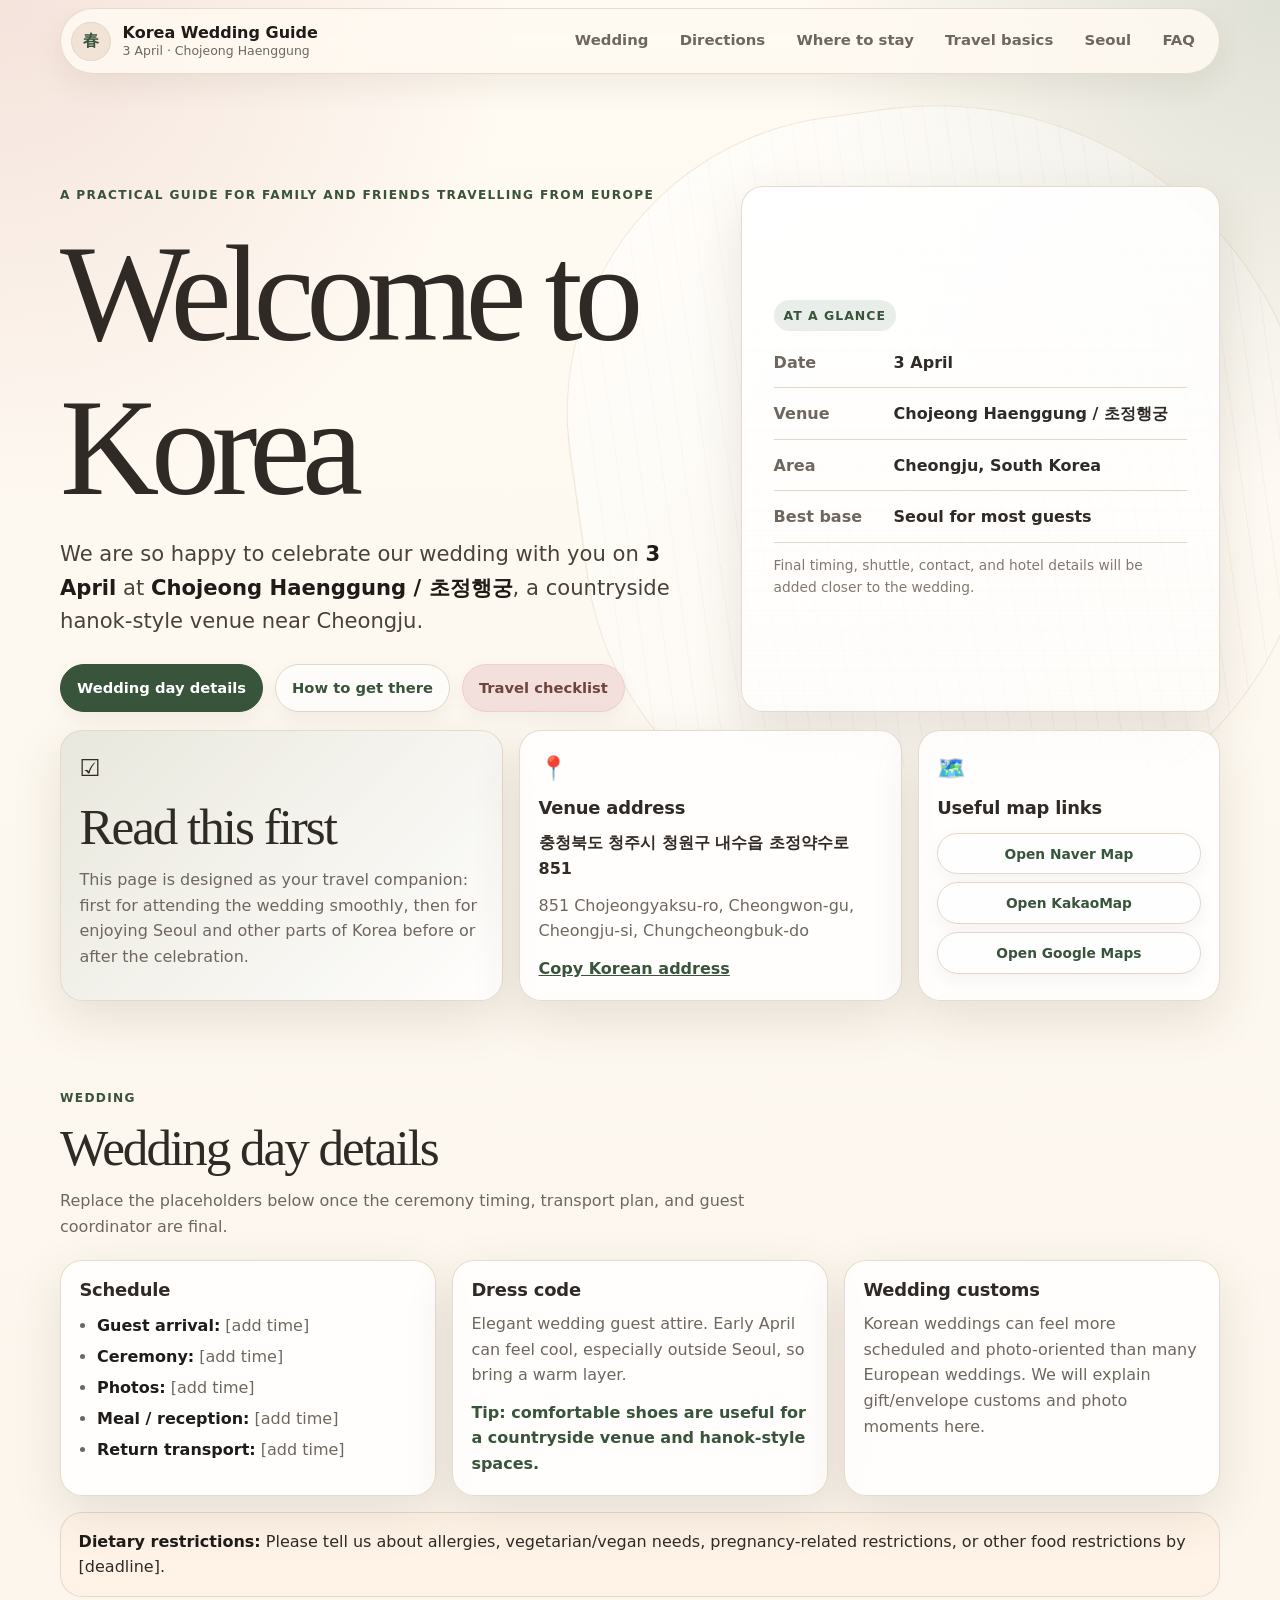
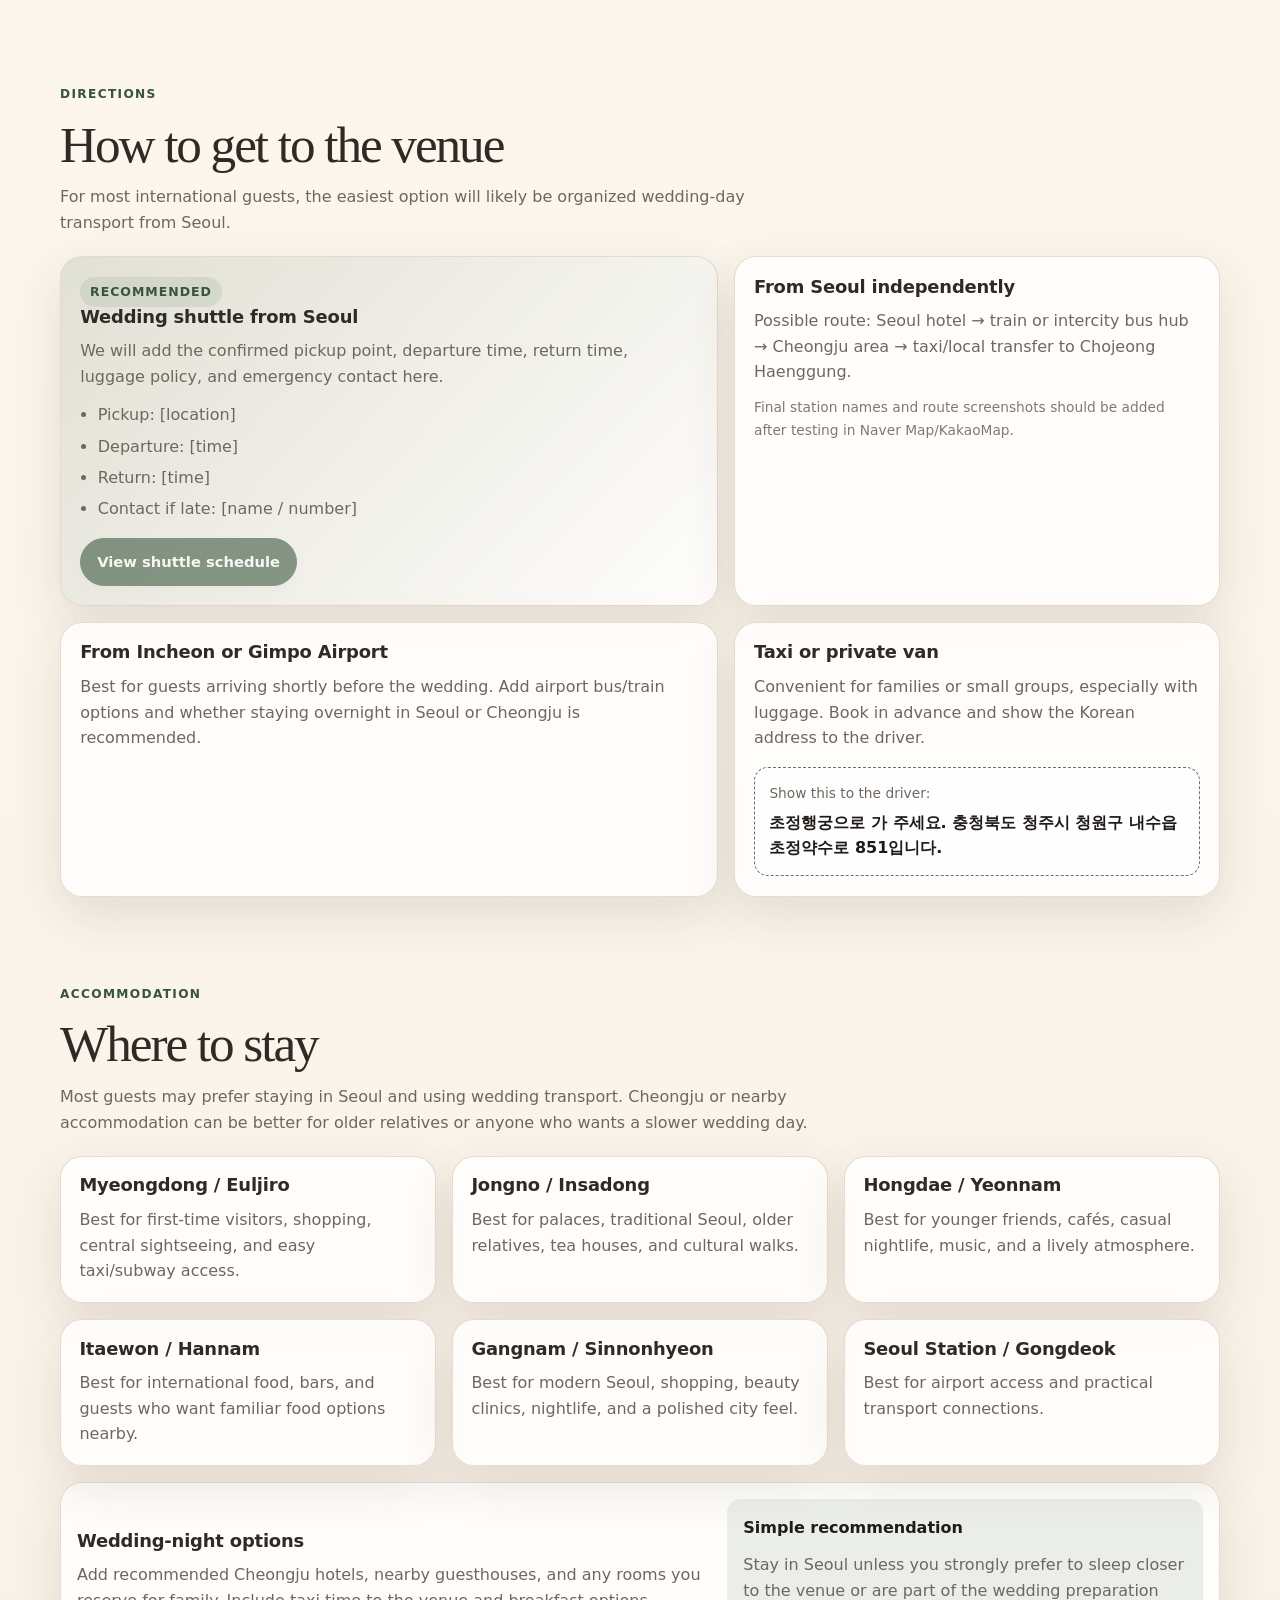
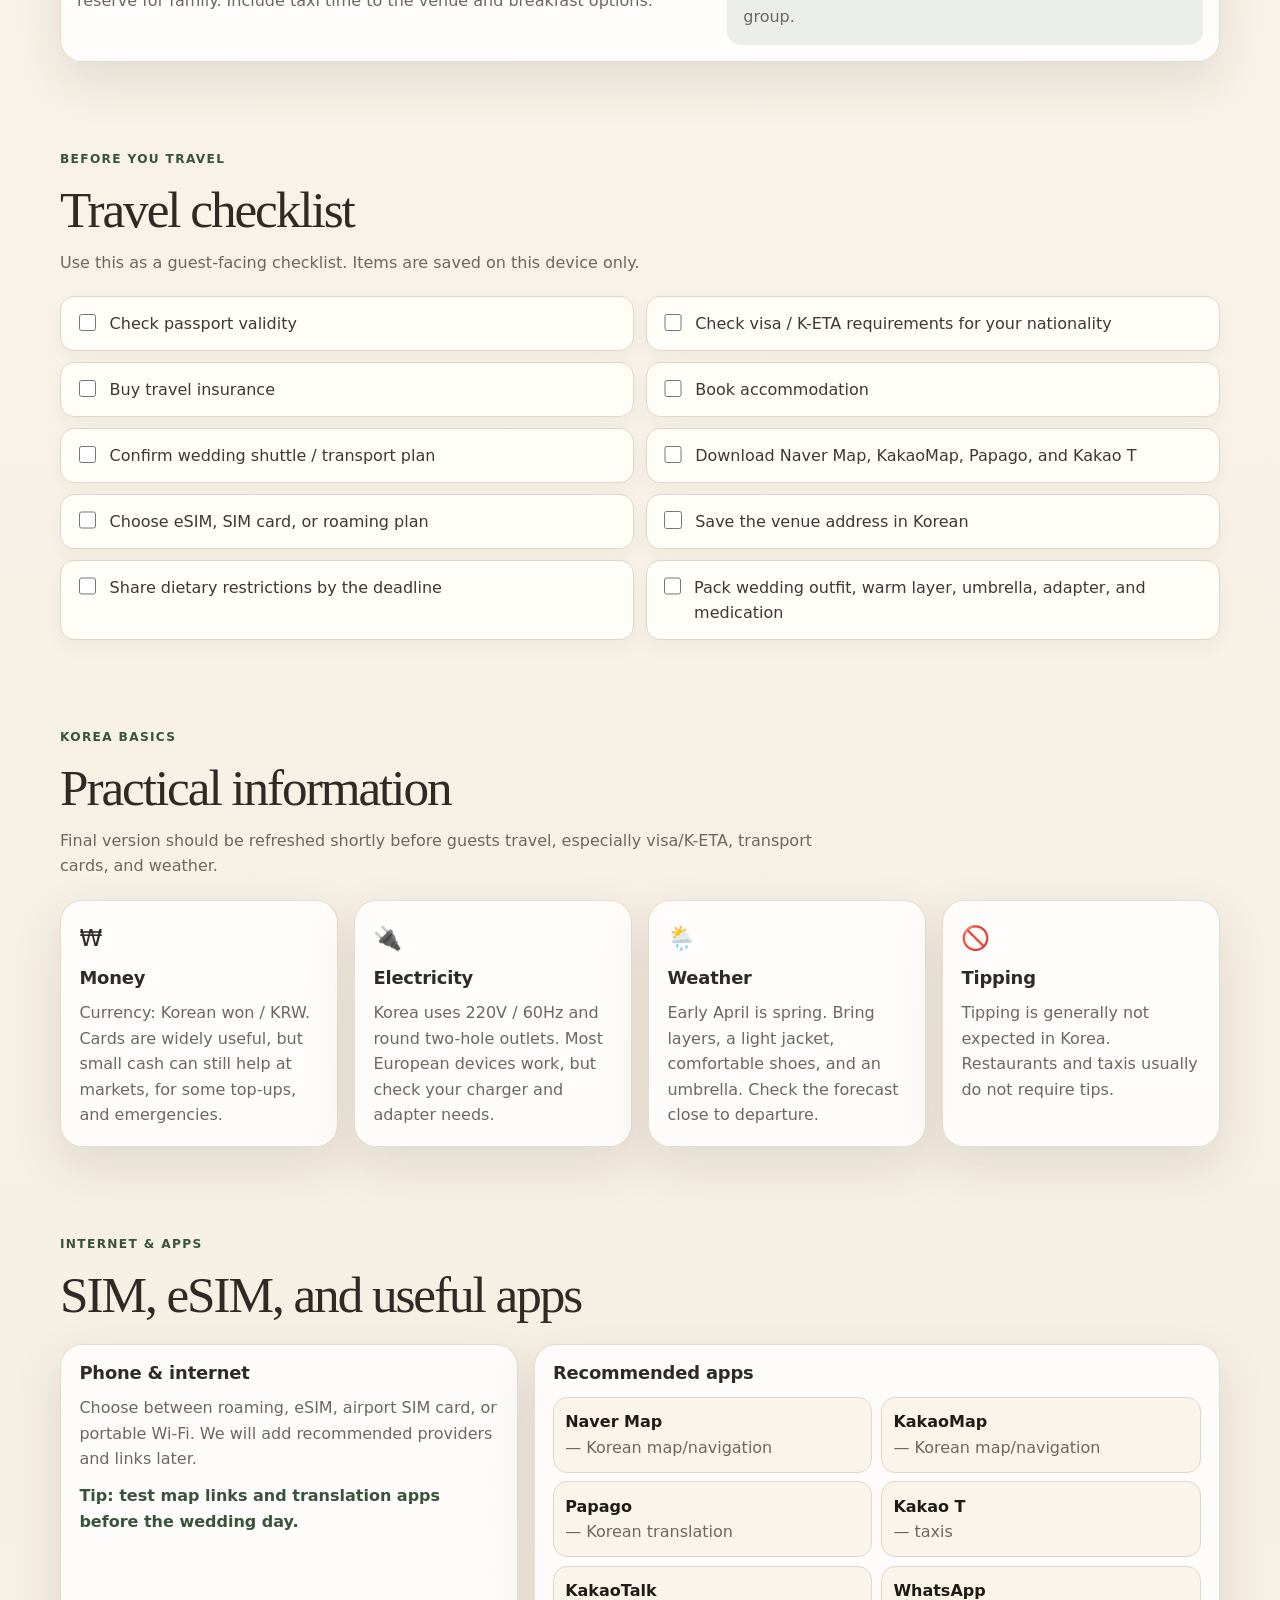
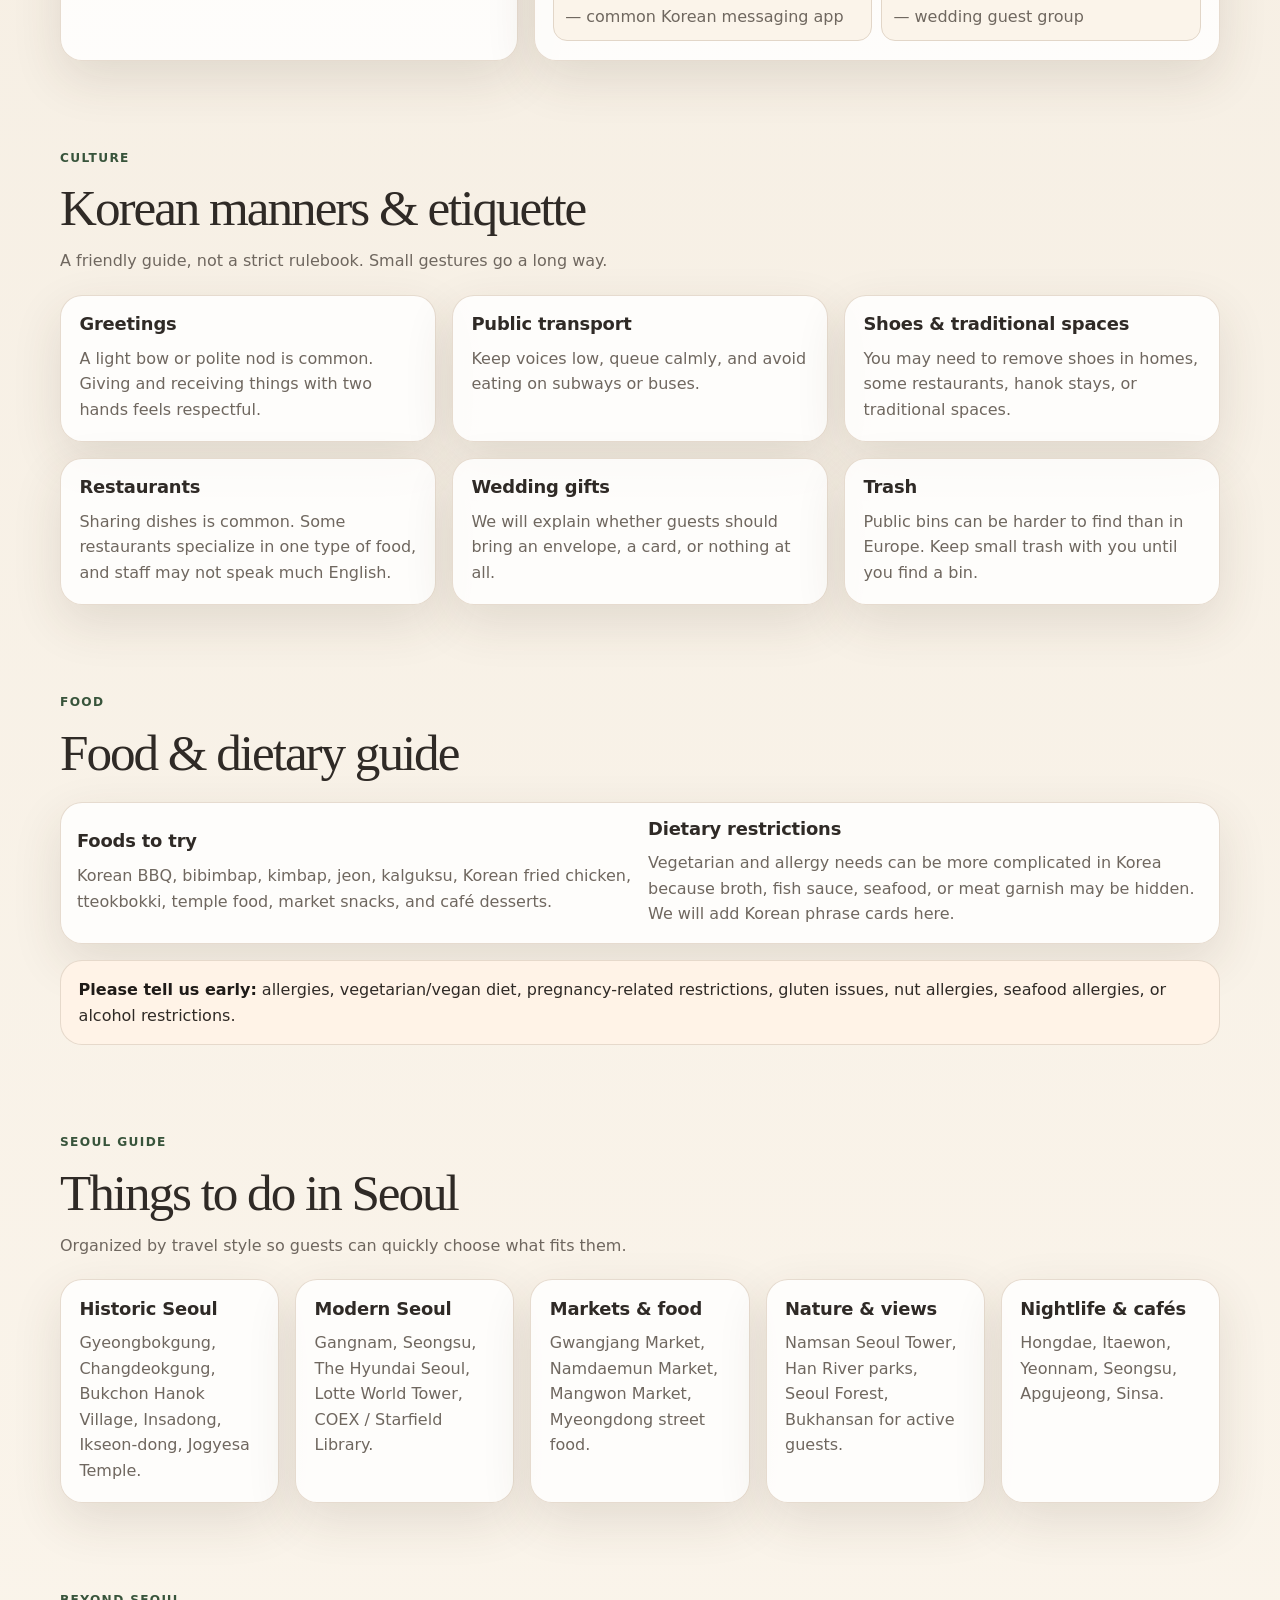
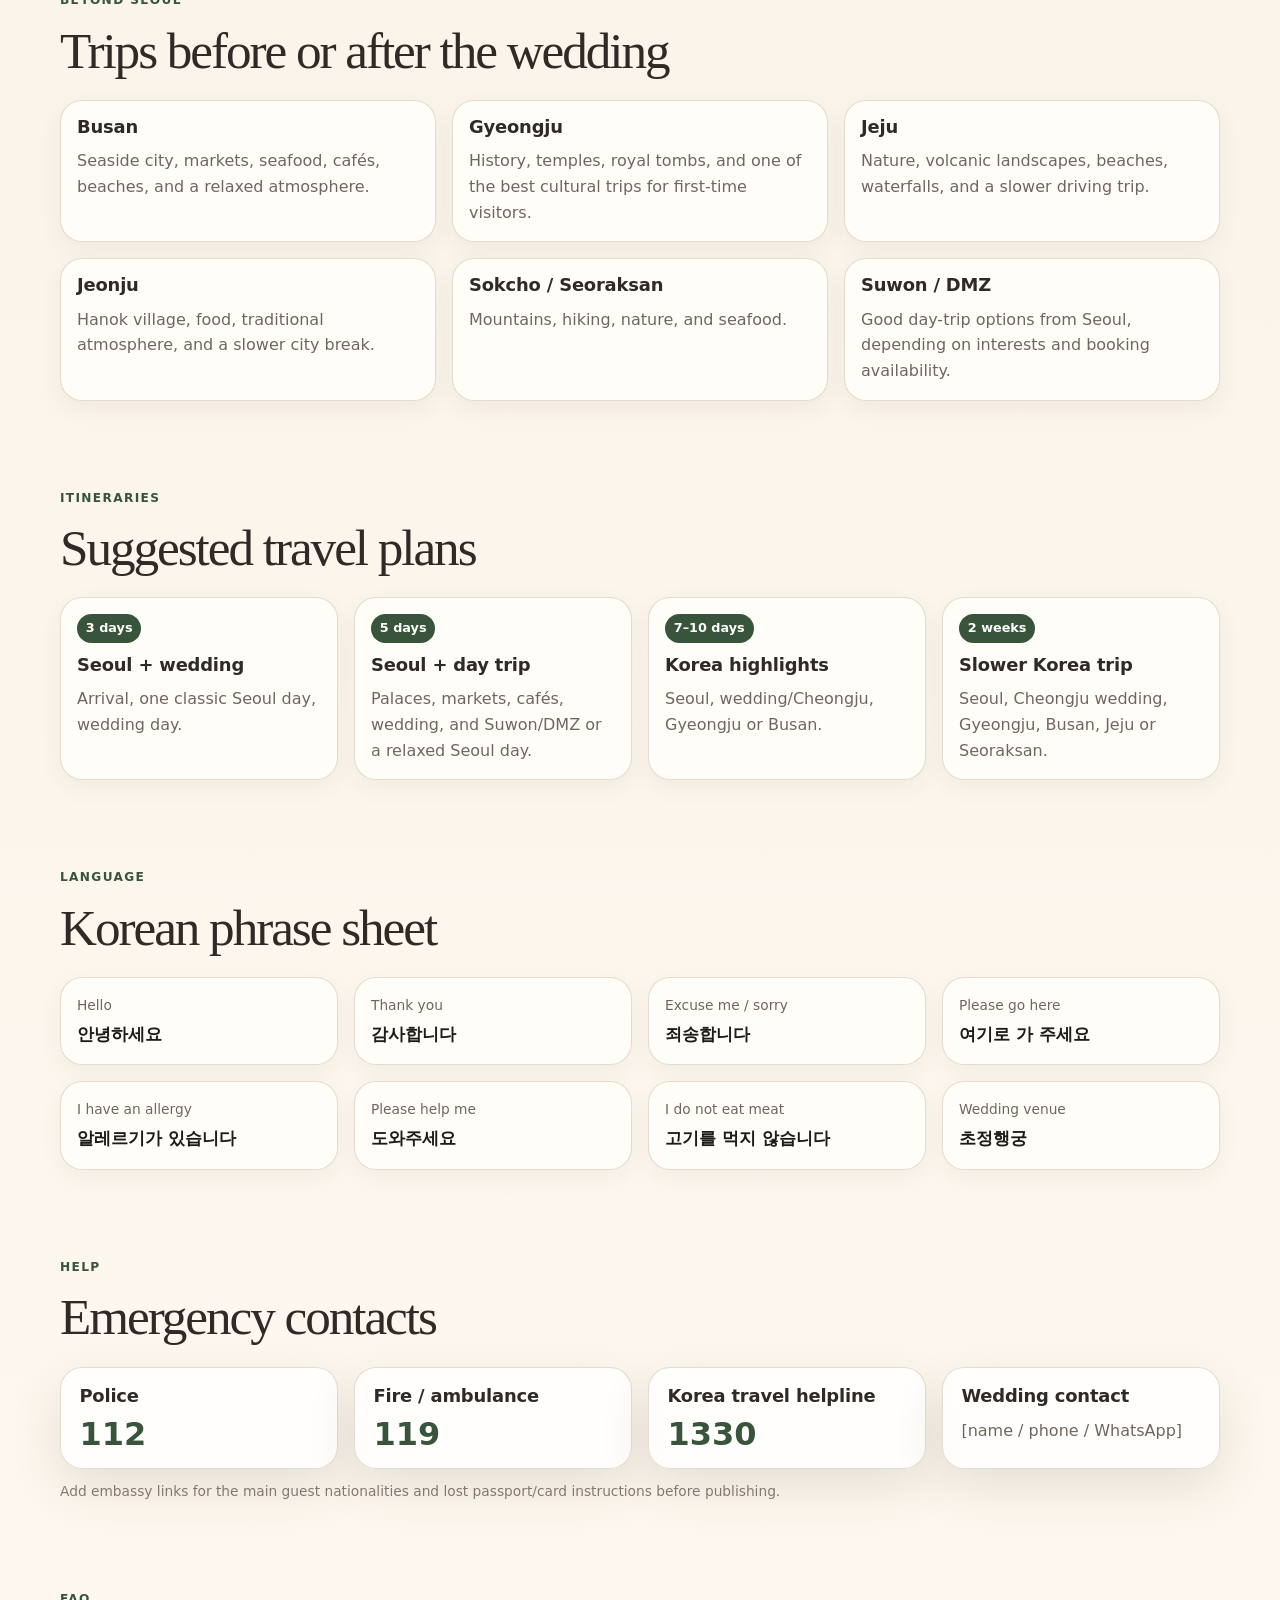
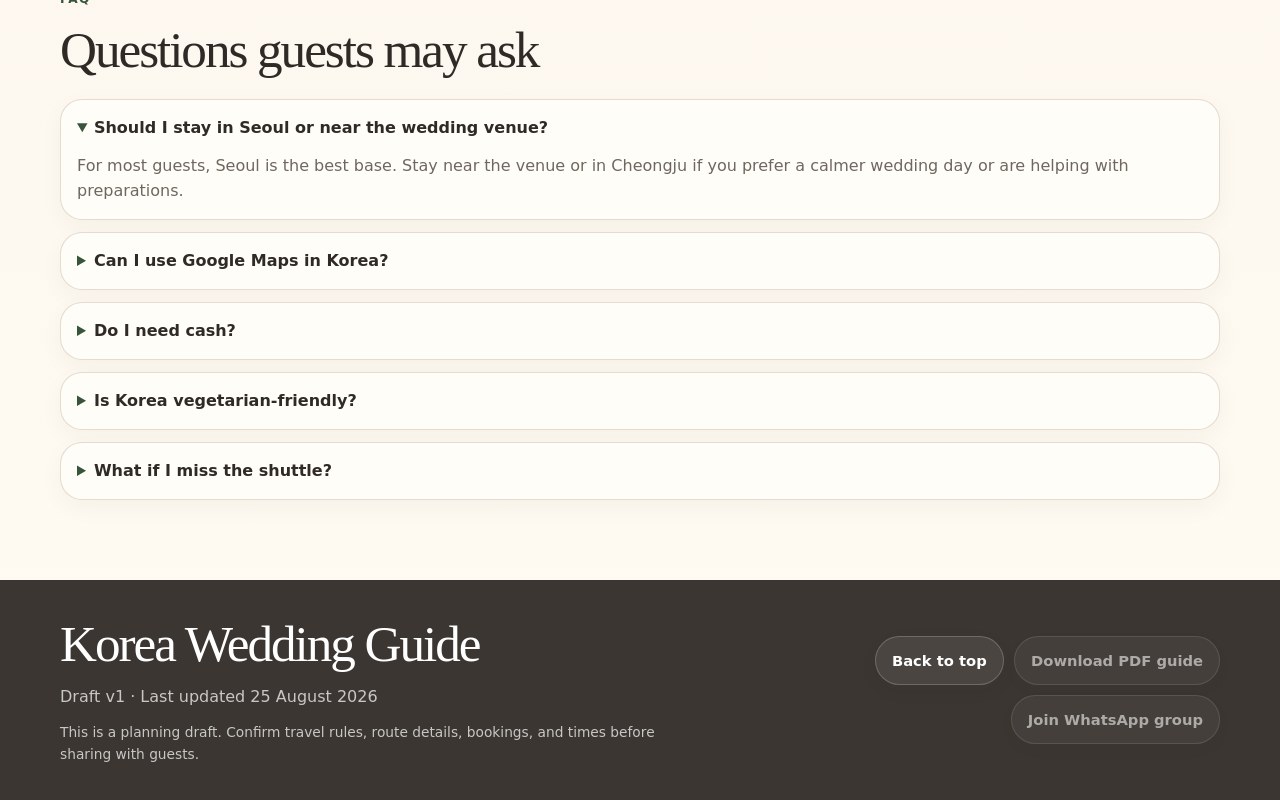
==== index.html @ 4468ed44 "Add files via upload" ====
<!doctype html>
<html lang="en">
<head>
  <meta charset="utf-8" />
  <meta name="viewport" content="width=device-width, initial-scale=1" />
  <meta name="robots" content="noindex, nofollow" />
  <meta name="description" content="A practical wedding travel guide for guests travelling from Europe to Korea." />
  <title>Korea Wedding Guide · 3 April</title>
  <link rel="stylesheet" href="styles.css" />
</head>
<body>
  <a class="skip-link" href="#main">Skip to content</a>

  <header class="site-header" id="top">
    <nav class="nav" aria-label="Primary navigation">
      <a class="brand" href="#top" aria-label="Back to top">
        <span class="brand-mark" aria-hidden="true">春</span>
        <span>
          <strong>Korea Wedding Guide</strong>
          <small>3 April · Chojeong Haenggung</small>
        </span>
      </a>
      <button class="nav-toggle" type="button" aria-expanded="false" aria-controls="nav-menu">Menu</button>
      <div class="nav-menu" id="nav-menu">
        <a href="#wedding">Wedding</a>
        <a href="#directions">Directions</a>
        <a href="#stay">Where to stay</a>
        <a href="#travel-basics">Travel basics</a>
        <a href="#seoul">Seoul</a>
        <a href="#faq">FAQ</a>
      </div>
    </nav>

    <section class="hero section-shell">
      <div class="hero-content">
        <p class="eyebrow">A practical guide for family and friends travelling from Europe</p>
        <h1>Welcome to Korea</h1>
        <p class="hero-text">
          We are so happy to celebrate our wedding with you on <strong>3 April</strong> at
          <strong>Chojeong Haenggung / 초정행궁</strong>, a countryside hanok-style venue near Cheongju.
        </p>
        <div class="button-row">
          <a class="button button-primary" href="#wedding">Wedding day details</a>
          <a class="button" href="#directions">How to get there</a>
          <a class="button button-soft" href="#checklist">Travel checklist</a>
        </div>
      </div>
      <div class="hero-card" aria-label="Wedding at a glance">
        <span class="card-kicker">At a glance</span>
        <dl class="quick-facts">
          <div><dt>Date</dt><dd>3 April</dd></div>
          <div><dt>Venue</dt><dd>Chojeong Haenggung / 초정행궁</dd></div>
          <div><dt>Area</dt><dd>Cheongju, South Korea</dd></div>
          <div><dt>Best base</dt><dd>Seoul for most guests</dd></div>
        </dl>
        <p class="microcopy">Final timing, shuttle, contact, and hotel details will be added closer to the wedding.</p>
      </div>
    </section>
  </header>

  <main id="main">
    <section class="section-shell intro-grid" aria-label="Fast links">
      <article class="info-card highlight-card">
        <span class="icon" aria-hidden="true">☑</span>
        <h2>Read this first</h2>
        <p>
          This page is designed as your travel companion: first for attending the wedding smoothly,
          then for enjoying Seoul and other parts of Korea before or after the celebration.
        </p>
      </article>
      <article class="info-card">
        <span class="icon" aria-hidden="true">📍</span>
        <h3>Venue address</h3>
        <p class="address-line">충청북도 청주시 청원구 내수읍 초정약수로 851</p>
        <p>851 Chojeongyaksu-ro, Cheongwon-gu, Cheongju-si, Chungcheongbuk-do</p>
        <button class="text-button copy-button" data-copy="충청북도 청주시 청원구 내수읍 초정약수로 851 초정행궁">Copy Korean address</button>
      </article>
      <article class="info-card">
        <span class="icon" aria-hidden="true">🗺️</span>
        <h3>Useful map links</h3>
        <div class="stacked-buttons">
          <a class="button mini" href="https://map.naver.com/p/search/%EC%B4%88%EC%A0%95%ED%96%89%EA%B6%81" target="_blank" rel="noopener">Open Naver Map</a>
          <a class="button mini" href="https://map.kakao.com/link/search/%EC%B4%88%EC%A0%95%ED%96%89%EA%B6%81" target="_blank" rel="noopener">Open KakaoMap</a>
          <a class="button mini" href="https://www.google.com/maps/search/?api=1&query=%EC%B4%88%EC%A0%95%ED%96%89%EA%B6%81" target="_blank" rel="noopener">Open Google Maps</a>
        </div>
      </article>
    </section>

    <section class="section-shell section" id="wedding">
      <div class="section-heading">
        <p class="eyebrow">Wedding</p>
        <h2>Wedding day details</h2>
        <p>Replace the placeholders below once the ceremony timing, transport plan, and guest coordinator are final.</p>
      </div>
      <div class="cards three">
        <article class="info-card">
          <h3>Schedule</h3>
          <ul class="clean-list">
            <li><strong>Guest arrival:</strong> [add time]</li>
            <li><strong>Ceremony:</strong> [add time]</li>
            <li><strong>Photos:</strong> [add time]</li>
            <li><strong>Meal / reception:</strong> [add time]</li>
            <li><strong>Return transport:</strong> [add time]</li>
          </ul>
        </article>
        <article class="info-card">
          <h3>Dress code</h3>
          <p>Elegant wedding guest attire. Early April can feel cool, especially outside Seoul, so bring a warm layer.</p>
          <p class="tagline">Tip: comfortable shoes are useful for a countryside venue and hanok-style spaces.</p>
        </article>
        <article class="info-card">
          <h3>Wedding customs</h3>
          <p>Korean weddings can feel more scheduled and photo-oriented than many European weddings. We will explain gift/envelope customs and photo moments here.</p>
        </article>
      </div>
      <div class="notice">
        <strong>Dietary restrictions:</strong> Please tell us about allergies, vegetarian/vegan needs, pregnancy-related restrictions, or other food restrictions by [deadline].
      </div>
    </section>

    <section class="section-shell section" id="directions">
      <div class="section-heading">
        <p class="eyebrow">Directions</p>
        <h2>How to get to the venue</h2>
        <p>For most international guests, the easiest option will likely be organized wedding-day transport from Seoul.</p>
      </div>
      <div class="route-grid">
        <article class="route-card preferred">
          <span class="pill">Recommended</span>
          <h3>Wedding shuttle from Seoul</h3>
          <p>We will add the confirmed pickup point, departure time, return time, luggage policy, and emergency contact here.</p>
          <ul class="clean-list">
            <li>Pickup: [location]</li>
            <li>Departure: [time]</li>
            <li>Return: [time]</li>
            <li>Contact if late: [name / number]</li>
          </ul>
          <a class="button button-primary" href="#" aria-disabled="true">View shuttle schedule</a>
        </article>
        <article class="route-card">
          <h3>From Seoul independently</h3>
          <p>Possible route: Seoul hotel → train or intercity bus hub → Cheongju area → taxi/local transfer to Chojeong Haenggung.</p>
          <p class="microcopy">Final station names and route screenshots should be added after testing in Naver Map/KakaoMap.</p>
        </article>
        <article class="route-card">
          <h3>From Incheon or Gimpo Airport</h3>
          <p>Best for guests arriving shortly before the wedding. Add airport bus/train options and whether staying overnight in Seoul or Cheongju is recommended.</p>
        </article>
        <article class="route-card">
          <h3>Taxi or private van</h3>
          <p>Convenient for families or small groups, especially with luggage. Book in advance and show the Korean address to the driver.</p>
          <div class="driver-card">
            <span>Show this to the driver:</span>
            <strong>초정행궁으로 가 주세요. 충청북도 청주시 청원구 내수읍 초정약수로 851입니다.</strong>
          </div>
        </article>
      </div>
    </section>

    <section class="section-shell section" id="stay">
      <div class="section-heading">
        <p class="eyebrow">Accommodation</p>
        <h2>Where to stay</h2>
        <p>Most guests may prefer staying in Seoul and using wedding transport. Cheongju or nearby accommodation can be better for older relatives or anyone who wants a slower wedding day.</p>
      </div>
      <div class="neighborhoods">
        <article class="info-card"><h3>Myeongdong / Euljiro</h3><p>Best for first-time visitors, shopping, central sightseeing, and easy taxi/subway access.</p></article>
        <article class="info-card"><h3>Jongno / Insadong</h3><p>Best for palaces, traditional Seoul, older relatives, tea houses, and cultural walks.</p></article>
        <article class="info-card"><h3>Hongdae / Yeonnam</h3><p>Best for younger friends, cafés, casual nightlife, music, and a lively atmosphere.</p></article>
        <article class="info-card"><h3>Itaewon / Hannam</h3><p>Best for international food, bars, and guests who want familiar food options nearby.</p></article>
        <article class="info-card"><h3>Gangnam / Sinnonhyeon</h3><p>Best for modern Seoul, shopping, beauty clinics, nightlife, and a polished city feel.</p></article>
        <article class="info-card"><h3>Seoul Station / Gongdeok</h3><p>Best for airport access and practical transport connections.</p></article>
      </div>
      <div class="split-panel">
        <div>
          <h3>Wedding-night options</h3>
          <p>Add recommended Cheongju hotels, nearby guesthouses, and any rooms you reserve for family. Include taxi time to the venue and breakfast options.</p>
        </div>
        <div class="decision-box">
          <strong>Simple recommendation</strong>
          <p>Stay in Seoul unless you strongly prefer to sleep closer to the venue or are part of the wedding preparation group.</p>
        </div>
      </div>
    </section>

    <section class="section-shell section" id="checklist">
      <div class="section-heading">
        <p class="eyebrow">Before you travel</p>
        <h2>Travel checklist</h2>
        <p>Use this as a guest-facing checklist. Items are saved on this device only.</p>
      </div>
      <div class="checklist" data-checklist>
        <label><input type="checkbox" /> Check passport validity</label>
        <label><input type="checkbox" /> Check visa / K-ETA requirements for your nationality</label>
        <label><input type="checkbox" /> Buy travel insurance</label>
        <label><input type="checkbox" /> Book accommodation</label>
        <label><input type="checkbox" /> Confirm wedding shuttle / transport plan</label>
        <label><input type="checkbox" /> Download Naver Map, KakaoMap, Papago, and Kakao T</label>
        <label><input type="checkbox" /> Choose eSIM, SIM card, or roaming plan</label>
        <label><input type="checkbox" /> Save the venue address in Korean</label>
        <label><input type="checkbox" /> Share dietary restrictions by the deadline</label>
        <label><input type="checkbox" /> Pack wedding outfit, warm layer, umbrella, adapter, and medication</label>
      </div>
    </section>

    <section class="section-shell section" id="travel-basics">
      <div class="section-heading">
        <p class="eyebrow">Korea basics</p>
        <h2>Practical information</h2>
        <p>Final version should be refreshed shortly before guests travel, especially visa/K-ETA, transport cards, and weather.</p>
      </div>
      <div class="cards four">
        <article class="info-card"><span class="icon">₩</span><h3>Money</h3><p>Currency: Korean won / KRW. Cards are widely useful, but small cash can still help at markets, for some top-ups, and emergencies.</p></article>
        <article class="info-card"><span class="icon">🔌</span><h3>Electricity</h3><p>Korea uses 220V / 60Hz and round two-hole outlets. Most European devices work, but check your charger and adapter needs.</p></article>
        <article class="info-card"><span class="icon">🌦️</span><h3>Weather</h3><p>Early April is spring. Bring layers, a light jacket, comfortable shoes, and an umbrella. Check the forecast close to departure.</p></article>
        <article class="info-card"><span class="icon">🚫</span><h3>Tipping</h3><p>Tipping is generally not expected in Korea. Restaurants and taxis usually do not require tips.</p></article>
      </div>
    </section>

    <section class="section-shell section" id="apps">
      <div class="section-heading">
        <p class="eyebrow">Internet & apps</p>
        <h2>SIM, eSIM, and useful apps</h2>
      </div>
      <div class="two-column">
        <article class="info-card">
          <h3>Phone & internet</h3>
          <p>Choose between roaming, eSIM, airport SIM card, or portable Wi-Fi. We will add recommended providers and links later.</p>
          <p class="tagline">Tip: test map links and translation apps before the wedding day.</p>
        </article>
        <article class="info-card">
          <h3>Recommended apps</h3>
          <ul class="app-list">
            <li><strong>Naver Map</strong> — Korean map/navigation</li>
            <li><strong>KakaoMap</strong> — Korean map/navigation</li>
            <li><strong>Papago</strong> — Korean translation</li>
            <li><strong>Kakao T</strong> — taxis</li>
            <li><strong>KakaoTalk</strong> — common Korean messaging app</li>
            <li><strong>WhatsApp</strong> — wedding guest group</li>
          </ul>
        </article>
      </div>
    </section>

    <section class="section-shell section" id="culture">
      <div class="section-heading">
        <p class="eyebrow">Culture</p>
        <h2>Korean manners & etiquette</h2>
        <p>A friendly guide, not a strict rulebook. Small gestures go a long way.</p>
      </div>
      <div class="cards three">
        <article class="info-card"><h3>Greetings</h3><p>A light bow or polite nod is common. Giving and receiving things with two hands feels respectful.</p></article>
        <article class="info-card"><h3>Public transport</h3><p>Keep voices low, queue calmly, and avoid eating on subways or buses.</p></article>
        <article class="info-card"><h3>Shoes & traditional spaces</h3><p>You may need to remove shoes in homes, some restaurants, hanok stays, or traditional spaces.</p></article>
        <article class="info-card"><h3>Restaurants</h3><p>Sharing dishes is common. Some restaurants specialize in one type of food, and staff may not speak much English.</p></article>
        <article class="info-card"><h3>Wedding gifts</h3><p>We will explain whether guests should bring an envelope, a card, or nothing at all.</p></article>
        <article class="info-card"><h3>Trash</h3><p>Public bins can be harder to find than in Europe. Keep small trash with you until you find a bin.</p></article>
      </div>
    </section>

    <section class="section-shell section" id="food">
      <div class="section-heading">
        <p class="eyebrow">Food</p>
        <h2>Food & dietary guide</h2>
      </div>
      <div class="split-panel food-panel">
        <div>
          <h3>Foods to try</h3>
          <p>Korean BBQ, bibimbap, kimbap, jeon, kalguksu, Korean fried chicken, tteokbokki, temple food, market snacks, and café desserts.</p>
        </div>
        <div>
          <h3>Dietary restrictions</h3>
          <p>Vegetarian and allergy needs can be more complicated in Korea because broth, fish sauce, seafood, or meat garnish may be hidden. We will add Korean phrase cards here.</p>
        </div>
      </div>
      <div class="notice"><strong>Please tell us early:</strong> allergies, vegetarian/vegan diet, pregnancy-related restrictions, gluten issues, nut allergies, seafood allergies, or alcohol restrictions.</div>
    </section>

    <section class="section-shell section" id="seoul">
      <div class="section-heading">
        <p class="eyebrow">Seoul guide</p>
        <h2>Things to do in Seoul</h2>
        <p>Organized by travel style so guests can quickly choose what fits them.</p>
      </div>
      <div class="cards five">
        <article class="info-card"><h3>Historic Seoul</h3><p>Gyeongbokgung, Changdeokgung, Bukchon Hanok Village, Insadong, Ikseon-dong, Jogyesa Temple.</p></article>
        <article class="info-card"><h3>Modern Seoul</h3><p>Gangnam, Seongsu, The Hyundai Seoul, Lotte World Tower, COEX / Starfield Library.</p></article>
        <article class="info-card"><h3>Markets & food</h3><p>Gwangjang Market, Namdaemun Market, Mangwon Market, Myeongdong street food.</p></article>
        <article class="info-card"><h3>Nature & views</h3><p>Namsan Seoul Tower, Han River parks, Seoul Forest, Bukhansan for active guests.</p></article>
        <article class="info-card"><h3>Nightlife & cafés</h3><p>Hongdae, Itaewon, Yeonnam, Seongsu, Apgujeong, Sinsa.</p></article>
      </div>
    </section>

    <section class="section-shell section" id="beyond-seoul">
      <div class="section-heading">
        <p class="eyebrow">Beyond Seoul</p>
        <h2>Trips before or after the wedding</h2>
      </div>
      <div class="trip-grid">
        <article><h3>Busan</h3><p>Seaside city, markets, seafood, cafés, beaches, and a relaxed atmosphere.</p></article>
        <article><h3>Gyeongju</h3><p>History, temples, royal tombs, and one of the best cultural trips for first-time visitors.</p></article>
        <article><h3>Jeju</h3><p>Nature, volcanic landscapes, beaches, waterfalls, and a slower driving trip.</p></article>
        <article><h3>Jeonju</h3><p>Hanok village, food, traditional atmosphere, and a slower city break.</p></article>
        <article><h3>Sokcho / Seoraksan</h3><p>Mountains, hiking, nature, and seafood.</p></article>
        <article><h3>Suwon / DMZ</h3><p>Good day-trip options from Seoul, depending on interests and booking availability.</p></article>
      </div>
    </section>

    <section class="section-shell section" id="itineraries">
      <div class="section-heading">
        <p class="eyebrow">Itineraries</p>
        <h2>Suggested travel plans</h2>
      </div>
      <div class="timeline-cards">
        <article><span>3 days</span><h3>Seoul + wedding</h3><p>Arrival, one classic Seoul day, wedding day.</p></article>
        <article><span>5 days</span><h3>Seoul + day trip</h3><p>Palaces, markets, cafés, wedding, and Suwon/DMZ or a relaxed Seoul day.</p></article>
        <article><span>7–10 days</span><h3>Korea highlights</h3><p>Seoul, wedding/Cheongju, Gyeongju or Busan.</p></article>
        <article><span>2 weeks</span><h3>Slower Korea trip</h3><p>Seoul, Cheongju wedding, Gyeongju, Busan, Jeju or Seoraksan.</p></article>
      </div>
    </section>

    <section class="section-shell section" id="phrases">
      <div class="section-heading">
        <p class="eyebrow">Language</p>
        <h2>Korean phrase sheet</h2>
      </div>
      <div class="phrase-grid">
        <div><span>Hello</span><strong>안녕하세요</strong></div>
        <div><span>Thank you</span><strong>감사합니다</strong></div>
        <div><span>Excuse me / sorry</span><strong>죄송합니다</strong></div>
        <div><span>Please go here</span><strong>여기로 가 주세요</strong></div>
        <div><span>I have an allergy</span><strong>알레르기가 있습니다</strong></div>
        <div><span>Please help me</span><strong>도와주세요</strong></div>
        <div><span>I do not eat meat</span><strong>고기를 먹지 않습니다</strong></div>
        <div><span>Wedding venue</span><strong>초정행궁</strong></div>
      </div>
    </section>

    <section class="section-shell section" id="emergency">
      <div class="section-heading">
        <p class="eyebrow">Help</p>
        <h2>Emergency contacts</h2>
      </div>
      <div class="cards four emergency-cards">
        <article class="info-card"><h3>Police</h3><p class="big-number">112</p></article>
        <article class="info-card"><h3>Fire / ambulance</h3><p class="big-number">119</p></article>
        <article class="info-card"><h3>Korea travel helpline</h3><p class="big-number">1330</p></article>
        <article class="info-card"><h3>Wedding contact</h3><p>[name / phone / WhatsApp]</p></article>
      </div>
      <p class="microcopy">Add embassy links for the main guest nationalities and lost passport/card instructions before publishing.</p>
    </section>

    <section class="section-shell section" id="faq">
      <div class="section-heading">
        <p class="eyebrow">FAQ</p>
        <h2>Questions guests may ask</h2>
      </div>
      <div class="faq-list">
        <details open>
          <summary>Should I stay in Seoul or near the wedding venue?</summary>
          <p>For most guests, Seoul is the best base. Stay near the venue or in Cheongju if you prefer a calmer wedding day or are helping with preparations.</p>
        </details>
        <details>
          <summary>Can I use Google Maps in Korea?</summary>
          <p>Google Maps can be useful as a backup, but Naver Map and KakaoMap are usually better for local navigation.</p>
        </details>
        <details>
          <summary>Do I need cash?</summary>
          <p>Cards are widely useful, but bring or withdraw some Korean won for markets, small shops, emergencies, and some transport-card situations.</p>
        </details>
        <details>
          <summary>Is Korea vegetarian-friendly?</summary>
          <p>It is possible, but less straightforward than in many European cities. Broths, sauces, and side dishes may contain seafood or meat ingredients.</p>
        </details>
        <details>
          <summary>What if I miss the shuttle?</summary>
          <p>Contact the wedding coordinator immediately. We will add backup taxi/private transfer instructions here.</p>
        </details>
      </div>
    </section>
  </main>

  <footer class="site-footer">
    <div class="section-shell footer-grid">
      <div>
        <h2>Korea Wedding Guide</h2>
        <p>Draft v1 · Last updated 25 August 2026</p>
        <p class="microcopy">This is a planning draft. Confirm travel rules, route details, bookings, and times before sharing with guests.</p>
      </div>
      <div class="footer-actions">
        <a class="button" href="#top">Back to top</a>
        <a class="button button-soft" href="#" aria-disabled="true">Download PDF guide</a>
        <a class="button button-primary" href="#" aria-disabled="true">Join WhatsApp group</a>
      </div>
    </div>
  </footer>

  <div class="toast" role="status" aria-live="polite"></div>
  <script src="script.js"></script>
</body>
</html>
---- styles.css ----
:root {
  --bg: #fffaf2;
  --bg-soft: #f5eddf;
  --panel: rgba(255, 255, 255, 0.82);
  --panel-solid: #fffdf8;
  --text: #2f2a26;
  --muted: #6f675f;
  --line: #e2d6c8;
  --sage: #607963;
  --sage-dark: #38543b;
  --blush: #d9a7a1;
  --gold: #b99057;
  --shadow: 0 18px 50px rgba(62, 48, 33, 0.12);
  --radius: 22px;
  --radius-sm: 14px;
  --max: 1160px;
}

* { box-sizing: border-box; }
html { scroll-behavior: smooth; }
body {
  margin: 0;
  color: var(--text);
  background:
    radial-gradient(circle at top left, rgba(217, 167, 161, 0.28), transparent 32rem),
    radial-gradient(circle at top right, rgba(96, 121, 99, 0.20), transparent 30rem),
    linear-gradient(180deg, #fffaf2 0%, #f6efe4 52%, #fffaf2 100%);
  font-family: Inter, ui-sans-serif, system-ui, -apple-system, BlinkMacSystemFont, "Segoe UI", sans-serif;
  line-height: 1.6;
}

a { color: inherit; }
strong { color: #1f1b18; }

.skip-link {
  position: absolute;
  left: -999px;
  top: 1rem;
  background: var(--sage-dark);
  color: white;
  padding: .75rem 1rem;
  border-radius: 999px;
  z-index: 100;
}
.skip-link:focus { left: 1rem; }

.section-shell {
  width: min(var(--max), calc(100% - 2rem));
  margin-inline: auto;
}

.site-header {
  min-height: 82vh;
  position: relative;
  overflow: clip;
}
.site-header::before {
  content: "";
  position: absolute;
  inset: 6rem auto auto 50%;
  width: 46rem;
  height: 46rem;
  transform: translateX(-4rem) rotate(-8deg);
  border: 1px solid rgba(185, 144, 87, 0.18);
  border-radius: 44% 56% 53% 47%;
  background:
    linear-gradient(135deg, rgba(255,255,255,.62), rgba(255,255,255,0)),
    repeating-linear-gradient(90deg, rgba(96,121,99,.075) 0 1px, transparent 1px 22px);
  z-index: -1;
}

.nav {
  position: sticky;
  top: 0;
  z-index: 20;
  width: min(var(--max), calc(100% - 1rem));
  margin: .5rem auto 0;
  padding: .65rem;
  display: flex;
  align-items: center;
  justify-content: space-between;
  gap: 1rem;
  background: rgba(255, 250, 242, .86);
  backdrop-filter: blur(18px);
  border: 1px solid rgba(226, 214, 200, 0.84);
  border-radius: 999px;
  box-shadow: 0 12px 30px rgba(75, 58, 37, .08);
}

.brand {
  display: inline-flex;
  align-items: center;
  gap: .75rem;
  text-decoration: none;
}
.brand-mark {
  width: 2.45rem;
  height: 2.45rem;
  display: grid;
  place-items: center;
  color: var(--sage-dark);
  background: #f1e3d6;
  border: 1px solid var(--line);
  border-radius: 50%;
  font-weight: 800;
}
.brand strong, .brand small { display: block; line-height: 1.18; }
.brand small { color: var(--muted); font-size: .78rem; margin-top: .1rem; }

.nav-menu {
  display: flex;
  align-items: center;
  gap: .25rem;
}
.nav-menu a {
  text-decoration: none;
  color: var(--muted);
  font-size: .93rem;
  font-weight: 650;
  padding: .62rem .85rem;
  border-radius: 999px;
}
.nav-menu a:hover { background: rgba(96,121,99,.11); color: var(--sage-dark); }
.nav-toggle { display: none; }

.hero {
  display: grid;
  grid-template-columns: 1.15fr .85fr;
  gap: 2rem;
  align-items: center;
  padding: clamp(3rem, 9vw, 7rem) 0 3.5rem;
}
.eyebrow {
  margin: 0 0 .7rem;
  color: var(--sage-dark);
  letter-spacing: .11em;
  text-transform: uppercase;
  font-size: .76rem;
  font-weight: 800;
}
h1, h2, h3 { line-height: 1.12; margin: 0; }
h1 {
  max-width: 10ch;
  font-family: Georgia, "Times New Roman", serif;
  font-size: clamp(4.25rem, 11vw, 8.6rem);
  font-weight: 500;
  letter-spacing: -.06em;
}
h2 {
  font-family: Georgia, "Times New Roman", serif;
  font-size: clamp(2.2rem, 4vw, 4.1rem);
  font-weight: 500;
  letter-spacing: -.04em;
}
h3 { font-size: 1.12rem; letter-spacing: -.01em; }
p { margin: .72rem 0 0; color: var(--muted); }
.hero-text {
  max-width: 42rem;
  font-size: clamp(1.05rem, 1.65vw, 1.35rem);
  color: #4b4138;
}

.button-row { display: flex; flex-wrap: wrap; gap: .75rem; margin-top: 1.6rem; }
.button {
  display: inline-flex;
  align-items: center;
  justify-content: center;
  gap: .45rem;
  min-height: 2.65rem;
  padding: .72rem 1rem;
  border: 1px solid var(--line);
  border-radius: 999px;
  text-decoration: none;
  color: var(--sage-dark);
  background: rgba(255,255,255,.68);
  font-weight: 800;
  font-size: .92rem;
  box-shadow: 0 6px 18px rgba(62, 48, 33, 0.05);
}
.button:hover { transform: translateY(-1px); box-shadow: 0 12px 24px rgba(62, 48, 33, 0.09); }
.button-primary { background: var(--sage-dark); border-color: var(--sage-dark); color: white; }
.button-soft { background: #f3dfdb; border-color: #efcfca; color: #6e443e; }
.button.mini { width: 100%; min-height: 2.35rem; padding: .55rem .8rem; font-size: .86rem; }
.button[aria-disabled="true"] { opacity: .58; pointer-events: none; }

.hero-card,
.info-card,
.route-card,
.trip-grid article,
.timeline-cards article,
.faq-list details,
.phrase-grid div,
.notice,
.split-panel {
  background: var(--panel);
  border: 1px solid rgba(226, 214, 200, 0.86);
  border-radius: var(--radius);
  box-shadow: var(--shadow);
}
.hero-card {
  padding: clamp(1.25rem, 3vw, 2rem);
  align-self: stretch;
  display: grid;
  align-content: center;
  background:
    linear-gradient(180deg, rgba(255,255,255,.9), rgba(255,255,255,.62)),
    repeating-linear-gradient(0deg, rgba(185,144,87,.08) 0 1px, transparent 1px 20px);
}
.card-kicker, .pill {
  display: inline-flex;
  width: fit-content;
  color: var(--sage-dark);
  background: rgba(96,121,99,.13);
  padding: .32rem .62rem;
  border-radius: 999px;
  font-weight: 850;
  font-size: .78rem;
  text-transform: uppercase;
  letter-spacing: .08em;
}
.quick-facts { display: grid; gap: .8rem; margin: 1.2rem 0 0; }
.quick-facts div {
  display: grid;
  grid-template-columns: 6.5rem 1fr;
  gap: 1rem;
  padding-bottom: .75rem;
  border-bottom: 1px solid var(--line);
}
.quick-facts dt { color: var(--muted); font-weight: 700; }
.quick-facts dd { margin: 0; font-weight: 850; }
.microcopy { font-size: .86rem; color: #827870; }

.intro-grid {
  display: grid;
  grid-template-columns: 1.1fr .95fr .75fr;
  gap: 1rem;
  margin-top: -2.4rem;
  position: relative;
  z-index: 5;
}
.info-card { padding: 1.15rem; }
.highlight-card { background: linear-gradient(135deg, rgba(96,121,99,.13), rgba(255,255,255,.85)); }
.icon { display: inline-grid; place-items: center; font-size: 1.45rem; margin-bottom: .75rem; }
.address-line { color: #332a23; font-weight: 850; }
.stacked-buttons { display: grid; gap: .5rem; margin-top: .9rem; }
.text-button {
  margin-top: .75rem;
  border: 0;
  color: var(--sage-dark);
  background: transparent;
  padding: 0;
  font: inherit;
  font-weight: 850;
  text-decoration: underline;
  cursor: pointer;
}

.section { padding: clamp(3rem, 7vw, 5.5rem) 0 0; }
.section-heading { max-width: 760px; margin-bottom: 1.3rem; }
.cards, .neighborhoods, .route-grid, .trip-grid, .timeline-cards, .phrase-grid { display: grid; gap: 1rem; }
.cards.three { grid-template-columns: repeat(3, minmax(0, 1fr)); }
.cards.four { grid-template-columns: repeat(4, minmax(0, 1fr)); }
.cards.five { grid-template-columns: repeat(5, minmax(0, 1fr)); }
.neighborhoods { grid-template-columns: repeat(3, minmax(0, 1fr)); }
.clean-list { margin: .8rem 0 0; padding-left: 1.1rem; color: var(--muted); }
.clean-list li + li { margin-top: .35rem; }
.tagline { color: var(--sage-dark); font-weight: 750; }
.notice {
  margin-top: 1rem;
  padding: 1rem 1.1rem;
  background: #fff3e7;
  box-shadow: none;
}

.route-grid { grid-template-columns: 1.15fr .85fr; }
.route-card { padding: 1.2rem; }
.route-card.preferred { background: linear-gradient(135deg, rgba(96,121,99,.17), rgba(255,255,255,.82)); }
.route-card .button { margin-top: 1rem; }
.driver-card {
  margin-top: 1rem;
  padding: .9rem;
  border: 1px dashed var(--sage);
  border-radius: var(--radius-sm);
  background: rgba(255,255,255,.62);
}
.driver-card span { display: block; color: var(--muted); font-size: .86rem; }
.driver-card strong { display: block; margin-top: .35rem; }

.split-panel {
  margin-top: 1rem;
  padding: 1rem;
  display: grid;
  grid-template-columns: 1fr .75fr;
  gap: 1rem;
  align-items: center;
}
.decision-box {
  padding: 1rem;
  background: rgba(96,121,99,.12);
  border-radius: var(--radius-sm);
}

.checklist {
  display: grid;
  grid-template-columns: repeat(2, minmax(0, 1fr));
  gap: .7rem;
}
.checklist label {
  display: flex;
  gap: .65rem;
  align-items: flex-start;
  padding: .85rem;
  background: var(--panel-solid);
  border: 1px solid var(--line);
  border-radius: var(--radius-sm);
  color: #40372f;
  box-shadow: 0 8px 20px rgba(62,48,33,.04);
}
.checklist input { width: 1.1rem; height: 1.1rem; margin-top: .18rem; accent-color: var(--sage-dark); }
.checklist label:has(input:checked) { opacity: .72; text-decoration: line-through; }

.two-column { display: grid; grid-template-columns: .8fr 1.2fr; gap: 1rem; }
.app-list { margin: .85rem 0 0; padding: 0; list-style: none; display: grid; grid-template-columns: repeat(2, minmax(0, 1fr)); gap: .55rem; }
.app-list li { padding: .7rem; background: #fbf4ea; border: 1px solid var(--line); border-radius: var(--radius-sm); color: var(--muted); }
.app-list strong { display: block; }
.food-panel { grid-template-columns: 1fr 1fr; }

.trip-grid { grid-template-columns: repeat(3, minmax(0, 1fr)); }
.trip-grid article, .timeline-cards article { padding: 1rem; background: var(--panel-solid); box-shadow: 0 8px 24px rgba(62,48,33,.06); }
.timeline-cards { grid-template-columns: repeat(4, minmax(0, 1fr)); }
.timeline-cards span { display: inline-flex; color: white; background: var(--sage-dark); padding: .25rem .55rem; border-radius: 999px; font-size: .8rem; font-weight: 800; margin-bottom: .75rem; }

.phrase-grid { grid-template-columns: repeat(4, minmax(0, 1fr)); }
.phrase-grid div { padding: 1rem; background: var(--panel-solid); box-shadow: 0 8px 24px rgba(62,48,33,.05); }
.phrase-grid span { display: block; color: var(--muted); font-size: .86rem; margin-bottom: .3rem; }
.phrase-grid strong { font-size: 1.08rem; }
.big-number { color: var(--sage-dark); font-size: 2rem; line-height: 1; font-weight: 900; }

.faq-list { display: grid; gap: .75rem; }
.faq-list details { padding: .95rem 1rem; background: var(--panel-solid); box-shadow: 0 8px 24px rgba(62,48,33,.04); }
.faq-list summary { cursor: pointer; font-weight: 850; }
.faq-list summary::marker { color: var(--sage-dark); }

.site-footer { margin-top: 5rem; padding: 2.2rem 0; background: rgba(47,42,38,.94); color: white; }
.site-footer p, .site-footer .microcopy { color: rgba(255,255,255,.72); }
.site-footer .button { background: rgba(255,255,255,.08); border-color: rgba(255,255,255,.2); color: white; }
.footer-grid { display: flex; gap: 1rem; align-items: center; justify-content: space-between; }
.footer-actions { display: flex; flex-wrap: wrap; gap: .65rem; justify-content: flex-end; }
.toast {
  position: fixed;
  left: 50%;
  bottom: 1.25rem;
  transform: translateX(-50%) translateY(2rem);
  opacity: 0;
  pointer-events: none;
  background: var(--sage-dark);
  color: white;
  padding: .75rem 1rem;
  border-radius: 999px;
  box-shadow: var(--shadow);
  transition: opacity .2s ease, transform .2s ease;
  z-index: 50;
}
.toast.show { opacity: 1; transform: translateX(-50%) translateY(0); }

@media (max-width: 980px) {
  .hero, .intro-grid, .route-grid, .split-panel, .two-column, .food-panel { grid-template-columns: 1fr; }
  .intro-grid { margin-top: 0; }
  .cards.three, .cards.four, .cards.five, .neighborhoods, .trip-grid, .timeline-cards, .phrase-grid { grid-template-columns: repeat(2, minmax(0, 1fr)); }
  .nav { border-radius: 26px; align-items: flex-start; }
  .nav-toggle {
    display: inline-flex;
    border: 1px solid var(--line);
    border-radius: 999px;
    background: white;
    color: var(--sage-dark);
    font-weight: 850;
    padding: .65rem .85rem;
  }
  .nav-menu {
    position: absolute;
    top: calc(100% + .35rem);
    right: .5rem;
    left: .5rem;
    display: none;
    grid-template-columns: 1fr 1fr;
    background: rgba(255, 250, 242, .97);
    border: 1px solid var(--line);
    border-radius: 22px;
    padding: .45rem;
    box-shadow: var(--shadow);
  }
  .nav-menu.is-open { display: grid; }
}

@media (max-width: 640px) {
  .section-shell { width: min(100% - 1rem, var(--max)); }
  .nav { width: calc(100% - .75rem); }
  .brand small { display: none; }
  .hero { padding-top: 2.4rem; }
  h1 { font-size: clamp(3.5rem, 21vw, 5.4rem); }
  .cards.three, .cards.four, .cards.five, .neighborhoods, .trip-grid, .timeline-cards, .phrase-grid, .checklist, .app-list { grid-template-columns: 1fr; }
  .button-row .button { width: 100%; }
  .quick-facts div { grid-template-columns: 1fr; gap: .1rem; }
  .footer-grid { display: grid; }
  .footer-actions { justify-content: stretch; }
  .footer-actions .button { width: 100%; }
}

@media print {
  .nav, .button-row, .button, .text-button, .toast { display: none !important; }
  body { background: white; }
  .section { page-break-inside: avoid; }
  .hero-card, .info-card, .route-card, .trip-grid article, .timeline-cards article, .faq-list details, .phrase-grid div, .notice, .split-panel { box-shadow: none; }
}
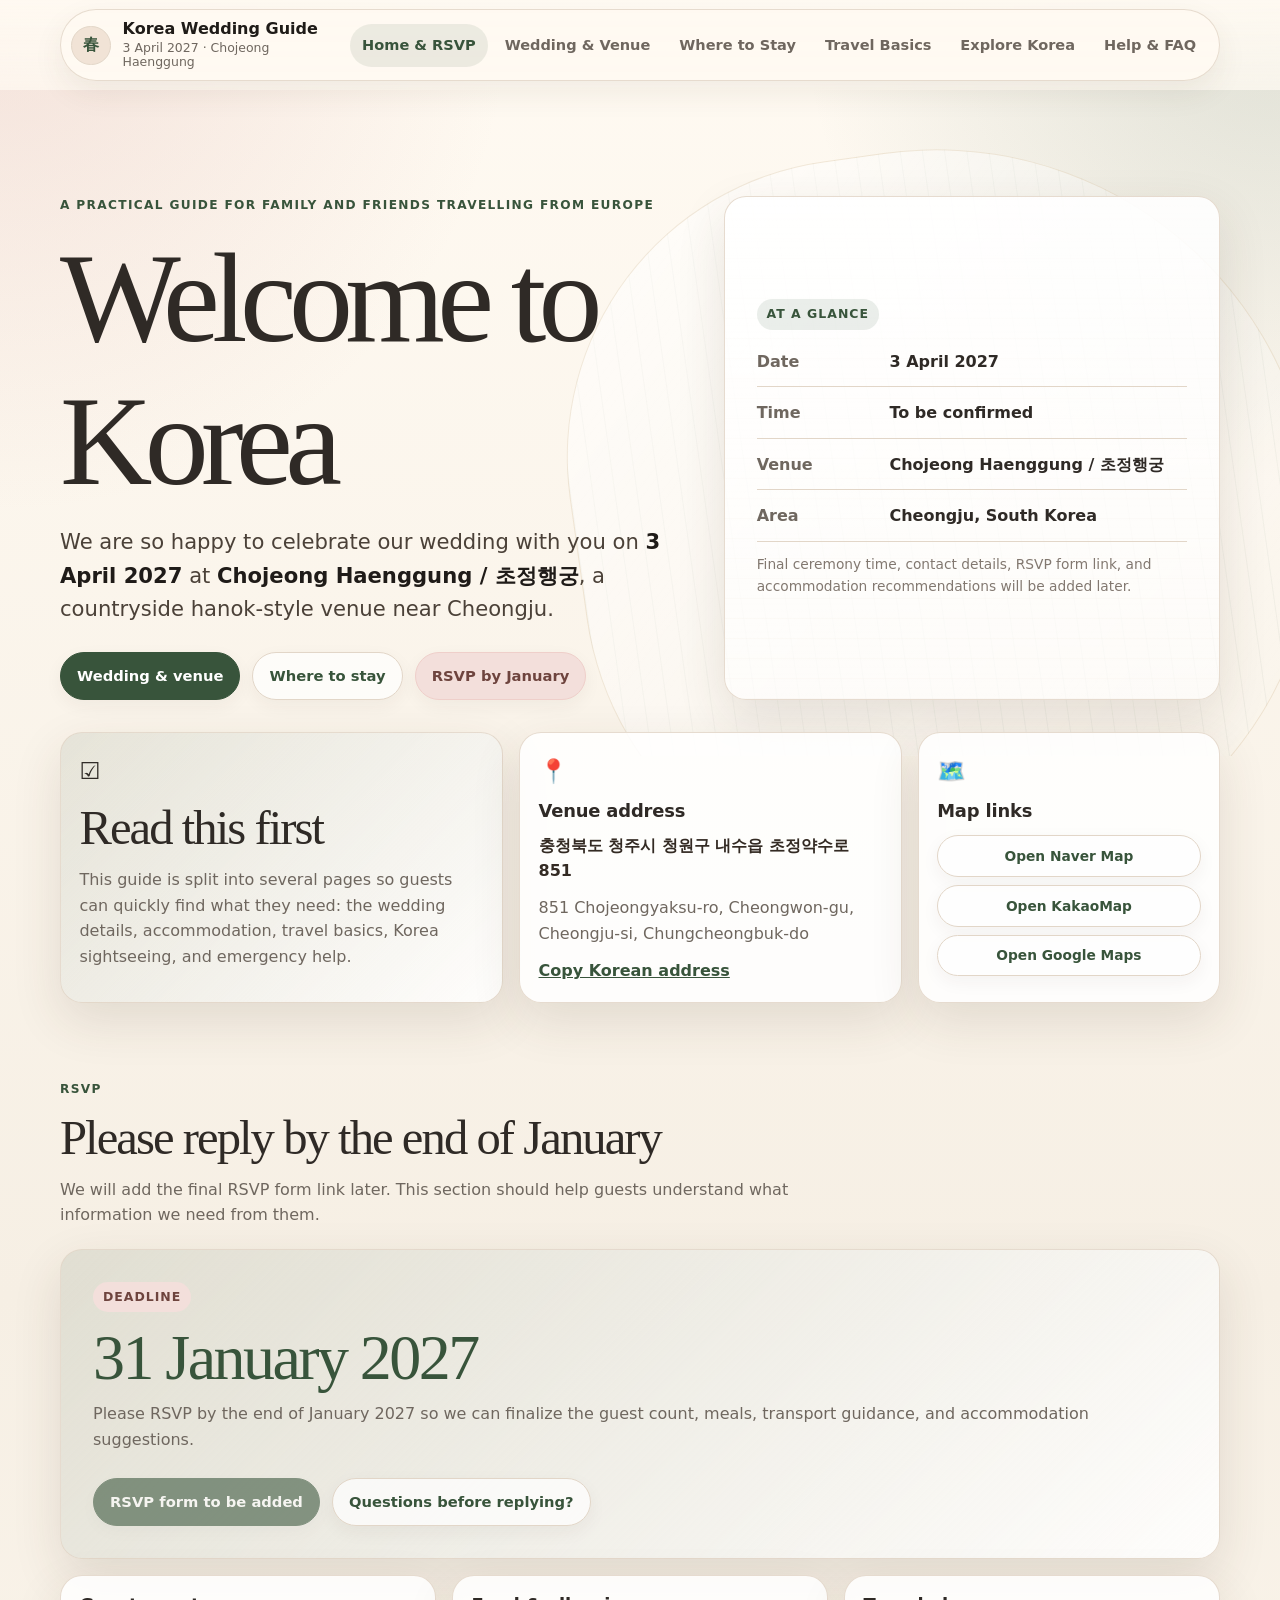
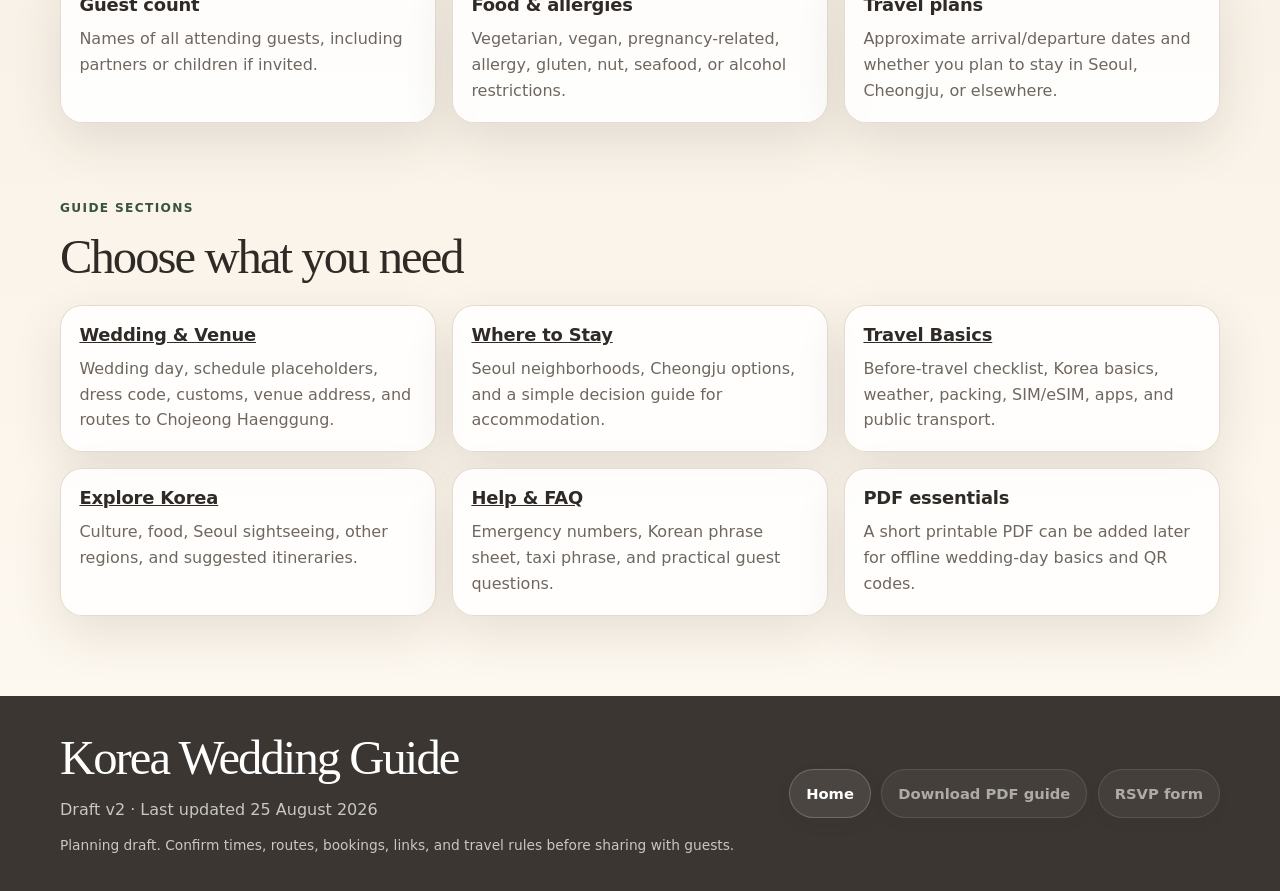
==== commit dfe53456: "Add files via upload" ====
--- a/index.html
+++ b/index.html
@@ -4,56 +4,57 @@
   <meta charset="utf-8" />
   <meta name="viewport" content="width=device-width, initial-scale=1" />
   <meta name="robots" content="noindex, nofollow" />
-  <meta name="description" content="A practical wedding travel guide for guests travelling from Europe to Korea." />
-  <title>Korea Wedding Guide · 3 April</title>
+  <meta name="description" content="Wedding travel guide for guests travelling from Europe to Korea." />
+  <title>Korea Wedding Guide · Home & RSVP</title>
   <link rel="stylesheet" href="styles.css" />
 </head>
 <body>
   <a class="skip-link" href="#main">Skip to content</a>
-
-  <header class="site-header" id="top">
+  <div class="site-nav-wrap">
     <nav class="nav" aria-label="Primary navigation">
-      <a class="brand" href="#top" aria-label="Back to top">
+      <a class="brand" href="index.html" aria-label="Go to home page">
         <span class="brand-mark" aria-hidden="true">春</span>
         <span>
           <strong>Korea Wedding Guide</strong>
-          <small>3 April · Chojeong Haenggung</small>
+          <small>3 April 2027 · Chojeong Haenggung</small>
         </span>
       </a>
       <button class="nav-toggle" type="button" aria-expanded="false" aria-controls="nav-menu">Menu</button>
       <div class="nav-menu" id="nav-menu">
-        <a href="#wedding">Wedding</a>
-        <a href="#directions">Directions</a>
-        <a href="#stay">Where to stay</a>
-        <a href="#travel-basics">Travel basics</a>
-        <a href="#seoul">Seoul</a>
-        <a href="#faq">FAQ</a>
+        <a href="index.html" aria-current="page">Home & RSVP</a>
+        <a href="wedding.html" >Wedding & Venue</a>
+        <a href="stay.html" >Where to Stay</a>
+        <a href="travel.html" >Travel Basics</a>
+        <a href="explore.html" >Explore Korea</a>
+        <a href="help.html" >Help & FAQ</a>
       </div>
     </nav>
+  </div>
 
+  <header class="site-header" id="top">
     <section class="hero section-shell">
       <div class="hero-content">
         <p class="eyebrow">A practical guide for family and friends travelling from Europe</p>
         <h1>Welcome to Korea</h1>
         <p class="hero-text">
-          We are so happy to celebrate our wedding with you on <strong>3 April</strong> at
+          We are so happy to celebrate our wedding with you on <strong>3 April 2027</strong> at
           <strong>Chojeong Haenggung / 초정행궁</strong>, a countryside hanok-style venue near Cheongju.
         </p>
         <div class="button-row">
-          <a class="button button-primary" href="#wedding">Wedding day details</a>
-          <a class="button" href="#directions">How to get there</a>
-          <a class="button button-soft" href="#checklist">Travel checklist</a>
+          <a class="button button-primary" href="wedding.html">Wedding & venue</a>
+          <a class="button" href="stay.html">Where to stay</a>
+          <a class="button button-soft" href="#rsvp">RSVP by January</a>
         </div>
       </div>
       <div class="hero-card" aria-label="Wedding at a glance">
         <span class="card-kicker">At a glance</span>
         <dl class="quick-facts">
-          <div><dt>Date</dt><dd>3 April</dd></div>
+          <div><dt>Date</dt><dd>3 April 2027</dd></div>
+          <div><dt>Time</dt><dd>To be confirmed</dd></div>
           <div><dt>Venue</dt><dd>Chojeong Haenggung / 초정행궁</dd></div>
           <div><dt>Area</dt><dd>Cheongju, South Korea</dd></div>
-          <div><dt>Best base</dt><dd>Seoul for most guests</dd></div>
         </dl>
-        <p class="microcopy">Final timing, shuttle, contact, and hotel details will be added closer to the wedding.</p>
+        <p class="microcopy">Final ceremony time, contact details, RSVP form link, and accommodation recommendations will be added later.</p>
       </div>
     </section>
   </header>
@@ -64,8 +65,7 @@
         <span class="icon" aria-hidden="true">☑</span>
         <h2>Read this first</h2>
         <p>
-          This page is designed as your travel companion: first for attending the wedding smoothly,
-          then for enjoying Seoul and other parts of Korea before or after the celebration.
+          This guide is split into several pages so guests can quickly find what they need: the wedding details, accommodation, travel basics, Korea sightseeing, and emergency help.
         </p>
       </article>
       <article class="info-card">
@@ -73,11 +73,11 @@
         <h3>Venue address</h3>
         <p class="address-line">충청북도 청주시 청원구 내수읍 초정약수로 851</p>
         <p>851 Chojeongyaksu-ro, Cheongwon-gu, Cheongju-si, Chungcheongbuk-do</p>
-        <button class="text-button copy-button" data-copy="충청북도 청주시 청원구 내수읍 초정약수로 851 초정행궁">Copy Korean address</button>
+        <button class="text-button copy-button" data-copy="충청북도 청주시 청원구 내수읍 초정약수로 851 초정행궁" data-toast="Korean venue address copied">Copy Korean address</button>
       </article>
       <article class="info-card">
         <span class="icon" aria-hidden="true">🗺️</span>
-        <h3>Useful map links</h3>
+        <h3>Map links</h3>
         <div class="stacked-buttons">
           <a class="button mini" href="https://map.naver.com/p/search/%EC%B4%88%EC%A0%95%ED%96%89%EA%B6%81" target="_blank" rel="noopener">Open Naver Map</a>
           <a class="button mini" href="https://map.kakao.com/link/search/%EC%B4%88%EC%A0%95%ED%96%89%EA%B6%81" target="_blank" rel="noopener">Open KakaoMap</a>
@@ -86,296 +86,40 @@
       </article>
     </section>
 
-    <section class="section-shell section" id="wedding">
+    <section class="section-shell section" id="rsvp">
       <div class="section-heading">
-        <p class="eyebrow">Wedding</p>
-        <h2>Wedding day details</h2>
-        <p>Replace the placeholders below once the ceremony timing, transport plan, and guest coordinator are final.</p>
+        <p class="eyebrow">RSVP</p>
+        <h2>Please reply by the end of January</h2>
+        <p>We will add the final RSVP form link later. This section should help guests understand what information we need from them.</p>
       </div>
-      <div class="cards three">
-        <article class="info-card">
-          <h3>Schedule</h3>
-          <ul class="clean-list">
-            <li><strong>Guest arrival:</strong> [add time]</li>
-            <li><strong>Ceremony:</strong> [add time]</li>
-            <li><strong>Photos:</strong> [add time]</li>
-            <li><strong>Meal / reception:</strong> [add time]</li>
-            <li><strong>Return transport:</strong> [add time]</li>
-          </ul>
-        </article>
-        <article class="info-card">
-          <h3>Dress code</h3>
-          <p>Elegant wedding guest attire. Early April can feel cool, especially outside Seoul, so bring a warm layer.</p>
-          <p class="tagline">Tip: comfortable shoes are useful for a countryside venue and hanok-style spaces.</p>
-        </article>
-        <article class="info-card">
-          <h3>Wedding customs</h3>
-          <p>Korean weddings can feel more scheduled and photo-oriented than many European weddings. We will explain gift/envelope customs and photo moments here.</p>
-        </article>
+      <div class="rsvp-card">
+        <span class="pill blush">Deadline</span>
+        <div class="rsvp-deadline">31 January 2027</div>
+        <p>Please RSVP by the end of January 2027 so we can finalize the guest count, meals, transport guidance, and accommodation suggestions.</p>
+        <div class="button-row">
+          <a class="button button-primary" href="#" aria-disabled="true">RSVP form to be added</a>
+          <a class="button" href="help.html">Questions before replying?</a>
+        </div>
       </div>
-      <div class="notice">
-        <strong>Dietary restrictions:</strong> Please tell us about allergies, vegetarian/vegan needs, pregnancy-related restrictions, or other food restrictions by [deadline].
+      <div class="cards three" style="margin-top: 1rem;">
+        <article class="info-card"><h3>Guest count</h3><p>Names of all attending guests, including partners or children if invited.</p></article>
+        <article class="info-card"><h3>Food & allergies</h3><p>Vegetarian, vegan, pregnancy-related, allergy, gluten, nut, seafood, or alcohol restrictions.</p></article>
+        <article class="info-card"><h3>Travel plans</h3><p>Approximate arrival/departure dates and whether you plan to stay in Seoul, Cheongju, or elsewhere.</p></article>
       </div>
     </section>
 
-    <section class="section-shell section" id="directions">
+    <section class="section-shell section">
       <div class="section-heading">
-        <p class="eyebrow">Directions</p>
-        <h2>How to get to the venue</h2>
-        <p>For most international guests, the easiest option will likely be organized wedding-day transport from Seoul.</p>
+        <p class="eyebrow">Guide sections</p>
+        <h2>Choose what you need</h2>
       </div>
-      <div class="route-grid">
-        <article class="route-card preferred">
-          <span class="pill">Recommended</span>
-          <h3>Wedding shuttle from Seoul</h3>
-          <p>We will add the confirmed pickup point, departure time, return time, luggage policy, and emergency contact here.</p>
-          <ul class="clean-list">
-            <li>Pickup: [location]</li>
-            <li>Departure: [time]</li>
-            <li>Return: [time]</li>
-            <li>Contact if late: [name / number]</li>
-          </ul>
-          <a class="button button-primary" href="#" aria-disabled="true">View shuttle schedule</a>
-        </article>
-        <article class="route-card">
-          <h3>From Seoul independently</h3>
-          <p>Possible route: Seoul hotel → train or intercity bus hub → Cheongju area → taxi/local transfer to Chojeong Haenggung.</p>
-          <p class="microcopy">Final station names and route screenshots should be added after testing in Naver Map/KakaoMap.</p>
-        </article>
-        <article class="route-card">
-          <h3>From Incheon or Gimpo Airport</h3>
-          <p>Best for guests arriving shortly before the wedding. Add airport bus/train options and whether staying overnight in Seoul or Cheongju is recommended.</p>
-        </article>
-        <article class="route-card">
-          <h3>Taxi or private van</h3>
-          <p>Convenient for families or small groups, especially with luggage. Book in advance and show the Korean address to the driver.</p>
-          <div class="driver-card">
-            <span>Show this to the driver:</span>
-            <strong>초정행궁으로 가 주세요. 충청북도 청주시 청원구 내수읍 초정약수로 851입니다.</strong>
-          </div>
-        </article>
-      </div>
-    </section>
-
-    <section class="section-shell section" id="stay">
-      <div class="section-heading">
-        <p class="eyebrow">Accommodation</p>
-        <h2>Where to stay</h2>
-        <p>Most guests may prefer staying in Seoul and using wedding transport. Cheongju or nearby accommodation can be better for older relatives or anyone who wants a slower wedding day.</p>
-      </div>
-      <div class="neighborhoods">
-        <article class="info-card"><h3>Myeongdong / Euljiro</h3><p>Best for first-time visitors, shopping, central sightseeing, and easy taxi/subway access.</p></article>
-        <article class="info-card"><h3>Jongno / Insadong</h3><p>Best for palaces, traditional Seoul, older relatives, tea houses, and cultural walks.</p></article>
-        <article class="info-card"><h3>Hongdae / Yeonnam</h3><p>Best for younger friends, cafés, casual nightlife, music, and a lively atmosphere.</p></article>
-        <article class="info-card"><h3>Itaewon / Hannam</h3><p>Best for international food, bars, and guests who want familiar food options nearby.</p></article>
-        <article class="info-card"><h3>Gangnam / Sinnonhyeon</h3><p>Best for modern Seoul, shopping, beauty clinics, nightlife, and a polished city feel.</p></article>
-        <article class="info-card"><h3>Seoul Station / Gongdeok</h3><p>Best for airport access and practical transport connections.</p></article>
-      </div>
-      <div class="split-panel">
-        <div>
-          <h3>Wedding-night options</h3>
-          <p>Add recommended Cheongju hotels, nearby guesthouses, and any rooms you reserve for family. Include taxi time to the venue and breakfast options.</p>
-        </div>
-        <div class="decision-box">
-          <strong>Simple recommendation</strong>
-          <p>Stay in Seoul unless you strongly prefer to sleep closer to the venue or are part of the wedding preparation group.</p>
-        </div>
-      </div>
-    </section>
-
-    <section class="section-shell section" id="checklist">
-      <div class="section-heading">
-        <p class="eyebrow">Before you travel</p>
-        <h2>Travel checklist</h2>
-        <p>Use this as a guest-facing checklist. Items are saved on this device only.</p>
-      </div>
-      <div class="checklist" data-checklist>
-        <label><input type="checkbox" /> Check passport validity</label>
-        <label><input type="checkbox" /> Check visa / K-ETA requirements for your nationality</label>
-        <label><input type="checkbox" /> Buy travel insurance</label>
-        <label><input type="checkbox" /> Book accommodation</label>
-        <label><input type="checkbox" /> Confirm wedding shuttle / transport plan</label>
-        <label><input type="checkbox" /> Download Naver Map, KakaoMap, Papago, and Kakao T</label>
-        <label><input type="checkbox" /> Choose eSIM, SIM card, or roaming plan</label>
-        <label><input type="checkbox" /> Save the venue address in Korean</label>
-        <label><input type="checkbox" /> Share dietary restrictions by the deadline</label>
-        <label><input type="checkbox" /> Pack wedding outfit, warm layer, umbrella, adapter, and medication</label>
-      </div>
-    </section>
-
-    <section class="section-shell section" id="travel-basics">
-      <div class="section-heading">
-        <p class="eyebrow">Korea basics</p>
-        <h2>Practical information</h2>
-        <p>Final version should be refreshed shortly before guests travel, especially visa/K-ETA, transport cards, and weather.</p>
-      </div>
-      <div class="cards four">
-        <article class="info-card"><span class="icon">₩</span><h3>Money</h3><p>Currency: Korean won / KRW. Cards are widely useful, but small cash can still help at markets, for some top-ups, and emergencies.</p></article>
-        <article class="info-card"><span class="icon">🔌</span><h3>Electricity</h3><p>Korea uses 220V / 60Hz and round two-hole outlets. Most European devices work, but check your charger and adapter needs.</p></article>
-        <article class="info-card"><span class="icon">🌦️</span><h3>Weather</h3><p>Early April is spring. Bring layers, a light jacket, comfortable shoes, and an umbrella. Check the forecast close to departure.</p></article>
-        <article class="info-card"><span class="icon">🚫</span><h3>Tipping</h3><p>Tipping is generally not expected in Korea. Restaurants and taxis usually do not require tips.</p></article>
-      </div>
-    </section>
-
-    <section class="section-shell section" id="apps">
-      <div class="section-heading">
-        <p class="eyebrow">Internet & apps</p>
-        <h2>SIM, eSIM, and useful apps</h2>
-      </div>
-      <div class="two-column">
-        <article class="info-card">
-          <h3>Phone & internet</h3>
-          <p>Choose between roaming, eSIM, airport SIM card, or portable Wi-Fi. We will add recommended providers and links later.</p>
-          <p class="tagline">Tip: test map links and translation apps before the wedding day.</p>
-        </article>
-        <article class="info-card">
-          <h3>Recommended apps</h3>
-          <ul class="app-list">
-            <li><strong>Naver Map</strong> — Korean map/navigation</li>
-            <li><strong>KakaoMap</strong> — Korean map/navigation</li>
-            <li><strong>Papago</strong> — Korean translation</li>
-            <li><strong>Kakao T</strong> — taxis</li>
-            <li><strong>KakaoTalk</strong> — common Korean messaging app</li>
-            <li><strong>WhatsApp</strong> — wedding guest group</li>
-          </ul>
-        </article>
-      </div>
-    </section>
-
-    <section class="section-shell section" id="culture">
-      <div class="section-heading">
-        <p class="eyebrow">Culture</p>
-        <h2>Korean manners & etiquette</h2>
-        <p>A friendly guide, not a strict rulebook. Small gestures go a long way.</p>
-      </div>
-      <div class="cards three">
-        <article class="info-card"><h3>Greetings</h3><p>A light bow or polite nod is common. Giving and receiving things with two hands feels respectful.</p></article>
-        <article class="info-card"><h3>Public transport</h3><p>Keep voices low, queue calmly, and avoid eating on subways or buses.</p></article>
-        <article class="info-card"><h3>Shoes & traditional spaces</h3><p>You may need to remove shoes in homes, some restaurants, hanok stays, or traditional spaces.</p></article>
-        <article class="info-card"><h3>Restaurants</h3><p>Sharing dishes is common. Some restaurants specialize in one type of food, and staff may not speak much English.</p></article>
-        <article class="info-card"><h3>Wedding gifts</h3><p>We will explain whether guests should bring an envelope, a card, or nothing at all.</p></article>
-        <article class="info-card"><h3>Trash</h3><p>Public bins can be harder to find than in Europe. Keep small trash with you until you find a bin.</p></article>
-      </div>
-    </section>
-
-    <section class="section-shell section" id="food">
-      <div class="section-heading">
-        <p class="eyebrow">Food</p>
-        <h2>Food & dietary guide</h2>
-      </div>
-      <div class="split-panel food-panel">
-        <div>
-          <h3>Foods to try</h3>
-          <p>Korean BBQ, bibimbap, kimbap, jeon, kalguksu, Korean fried chicken, tteokbokki, temple food, market snacks, and café desserts.</p>
-        </div>
-        <div>
-          <h3>Dietary restrictions</h3>
-          <p>Vegetarian and allergy needs can be more complicated in Korea because broth, fish sauce, seafood, or meat garnish may be hidden. We will add Korean phrase cards here.</p>
-        </div>
-      </div>
-      <div class="notice"><strong>Please tell us early:</strong> allergies, vegetarian/vegan diet, pregnancy-related restrictions, gluten issues, nut allergies, seafood allergies, or alcohol restrictions.</div>
-    </section>
-
-    <section class="section-shell section" id="seoul">
-      <div class="section-heading">
-        <p class="eyebrow">Seoul guide</p>
-        <h2>Things to do in Seoul</h2>
-        <p>Organized by travel style so guests can quickly choose what fits them.</p>
-      </div>
-      <div class="cards five">
-        <article class="info-card"><h3>Historic Seoul</h3><p>Gyeongbokgung, Changdeokgung, Bukchon Hanok Village, Insadong, Ikseon-dong, Jogyesa Temple.</p></article>
-        <article class="info-card"><h3>Modern Seoul</h3><p>Gangnam, Seongsu, The Hyundai Seoul, Lotte World Tower, COEX / Starfield Library.</p></article>
-        <article class="info-card"><h3>Markets & food</h3><p>Gwangjang Market, Namdaemun Market, Mangwon Market, Myeongdong street food.</p></article>
-        <article class="info-card"><h3>Nature & views</h3><p>Namsan Seoul Tower, Han River parks, Seoul Forest, Bukhansan for active guests.</p></article>
-        <article class="info-card"><h3>Nightlife & cafés</h3><p>Hongdae, Itaewon, Yeonnam, Seongsu, Apgujeong, Sinsa.</p></article>
-      </div>
-    </section>
-
-    <section class="section-shell section" id="beyond-seoul">
-      <div class="section-heading">
-        <p class="eyebrow">Beyond Seoul</p>
-        <h2>Trips before or after the wedding</h2>
-      </div>
-      <div class="trip-grid">
-        <article><h3>Busan</h3><p>Seaside city, markets, seafood, cafés, beaches, and a relaxed atmosphere.</p></article>
-        <article><h3>Gyeongju</h3><p>History, temples, royal tombs, and one of the best cultural trips for first-time visitors.</p></article>
-        <article><h3>Jeju</h3><p>Nature, volcanic landscapes, beaches, waterfalls, and a slower driving trip.</p></article>
-        <article><h3>Jeonju</h3><p>Hanok village, food, traditional atmosphere, and a slower city break.</p></article>
-        <article><h3>Sokcho / Seoraksan</h3><p>Mountains, hiking, nature, and seafood.</p></article>
-        <article><h3>Suwon / DMZ</h3><p>Good day-trip options from Seoul, depending on interests and booking availability.</p></article>
-      </div>
-    </section>
-
-    <section class="section-shell section" id="itineraries">
-      <div class="section-heading">
-        <p class="eyebrow">Itineraries</p>
-        <h2>Suggested travel plans</h2>
-      </div>
-      <div class="timeline-cards">
-        <article><span>3 days</span><h3>Seoul + wedding</h3><p>Arrival, one classic Seoul day, wedding day.</p></article>
-        <article><span>5 days</span><h3>Seoul + day trip</h3><p>Palaces, markets, cafés, wedding, and Suwon/DMZ or a relaxed Seoul day.</p></article>
-        <article><span>7–10 days</span><h3>Korea highlights</h3><p>Seoul, wedding/Cheongju, Gyeongju or Busan.</p></article>
-        <article><span>2 weeks</span><h3>Slower Korea trip</h3><p>Seoul, Cheongju wedding, Gyeongju, Busan, Jeju or Seoraksan.</p></article>
-      </div>
-    </section>
-
-    <section class="section-shell section" id="phrases">
-      <div class="section-heading">
-        <p class="eyebrow">Language</p>
-        <h2>Korean phrase sheet</h2>
-      </div>
-      <div class="phrase-grid">
-        <div><span>Hello</span><strong>안녕하세요</strong></div>
-        <div><span>Thank you</span><strong>감사합니다</strong></div>
-        <div><span>Excuse me / sorry</span><strong>죄송합니다</strong></div>
-        <div><span>Please go here</span><strong>여기로 가 주세요</strong></div>
-        <div><span>I have an allergy</span><strong>알레르기가 있습니다</strong></div>
-        <div><span>Please help me</span><strong>도와주세요</strong></div>
-        <div><span>I do not eat meat</span><strong>고기를 먹지 않습니다</strong></div>
-        <div><span>Wedding venue</span><strong>초정행궁</strong></div>
-      </div>
-    </section>
-
-    <section class="section-shell section" id="emergency">
-      <div class="section-heading">
-        <p class="eyebrow">Help</p>
-        <h2>Emergency contacts</h2>
-      </div>
-      <div class="cards four emergency-cards">
-        <article class="info-card"><h3>Police</h3><p class="big-number">112</p></article>
-        <article class="info-card"><h3>Fire / ambulance</h3><p class="big-number">119</p></article>
-        <article class="info-card"><h3>Korea travel helpline</h3><p class="big-number">1330</p></article>
-        <article class="info-card"><h3>Wedding contact</h3><p>[name / phone / WhatsApp]</p></article>
-      </div>
-      <p class="microcopy">Add embassy links for the main guest nationalities and lost passport/card instructions before publishing.</p>
-    </section>
-
-    <section class="section-shell section" id="faq">
-      <div class="section-heading">
-        <p class="eyebrow">FAQ</p>
-        <h2>Questions guests may ask</h2>
-      </div>
-      <div class="faq-list">
-        <details open>
-          <summary>Should I stay in Seoul or near the wedding venue?</summary>
-          <p>For most guests, Seoul is the best base. Stay near the venue or in Cheongju if you prefer a calmer wedding day or are helping with preparations.</p>
-        </details>
-        <details>
-          <summary>Can I use Google Maps in Korea?</summary>
-          <p>Google Maps can be useful as a backup, but Naver Map and KakaoMap are usually better for local navigation.</p>
-        </details>
-        <details>
-          <summary>Do I need cash?</summary>
-          <p>Cards are widely useful, but bring or withdraw some Korean won for markets, small shops, emergencies, and some transport-card situations.</p>
-        </details>
-        <details>
-          <summary>Is Korea vegetarian-friendly?</summary>
-          <p>It is possible, but less straightforward than in many European cities. Broths, sauces, and side dishes may contain seafood or meat ingredients.</p>
-        </details>
-        <details>
-          <summary>What if I miss the shuttle?</summary>
-          <p>Contact the wedding coordinator immediately. We will add backup taxi/private transfer instructions here.</p>
-        </details>
+      <div class="page-grid three">
+        <article class="page-card"><h3><a href="wedding.html">Wedding & Venue</a></h3><p>Wedding day, schedule placeholders, dress code, customs, venue address, and routes to Chojeong Haenggung.</p></article>
+        <article class="page-card"><h3><a href="stay.html">Where to Stay</a></h3><p>Seoul neighborhoods, Cheongju options, and a simple decision guide for accommodation.</p></article>
+        <article class="page-card"><h3><a href="travel.html">Travel Basics</a></h3><p>Before-travel checklist, Korea basics, weather, packing, SIM/eSIM, apps, and public transport.</p></article>
+        <article class="page-card"><h3><a href="explore.html">Explore Korea</a></h3><p>Culture, food, Seoul sightseeing, other regions, and suggested itineraries.</p></article>
+        <article class="page-card"><h3><a href="help.html">Help & FAQ</a></h3><p>Emergency numbers, Korean phrase sheet, taxi phrase, and practical guest questions.</p></article>
+        <article class="page-card"><h3>PDF essentials</h3><p>A short printable PDF can be added later for offline wedding-day basics and QR codes.</p></article>
       </div>
     </section>
   </main>
@@ -384,17 +128,16 @@
     <div class="section-shell footer-grid">
       <div>
         <h2>Korea Wedding Guide</h2>
-        <p>Draft v1 · Last updated 25 August 2026</p>
-        <p class="microcopy">This is a planning draft. Confirm travel rules, route details, bookings, and times before sharing with guests.</p>
+        <p>Draft v2 · Last updated 25 August 2026</p>
+        <p class="microcopy">Planning draft. Confirm times, routes, bookings, links, and travel rules before sharing with guests.</p>
       </div>
       <div class="footer-actions">
-        <a class="button" href="#top">Back to top</a>
+        <a class="button" href="index.html">Home</a>
         <a class="button button-soft" href="#" aria-disabled="true">Download PDF guide</a>
-        <a class="button button-primary" href="#" aria-disabled="true">Join WhatsApp group</a>
+        <a class="button button-primary" href="#" aria-disabled="true">RSVP form</a>
       </div>
     </div>
   </footer>
-
   <div class="toast" role="status" aria-live="polite"></div>
   <script src="script.js"></script>
 </body>
--- a/styles.css
+++ b/styles.css
@@ -1,7 +1,7 @@
 :root {
   --bg: #fffaf2;
   --bg-soft: #f5eddf;
-  --panel: rgba(255, 255, 255, 0.82);
+  --panel: rgba(255, 255, 255, 0.86);
   --panel-solid: #fffdf8;
   --text: #2f2a26;
   --muted: #6f675f;
@@ -14,12 +14,14 @@
   --radius: 22px;
   --radius-sm: 14px;
   --max: 1160px;
+  --nav-height: 84px;
 }
 
 * { box-sizing: border-box; }
 html { scroll-behavior: smooth; }
 body {
   margin: 0;
+  padding-top: var(--nav-height);
   color: var(--text);
   background:
     radial-gradient(circle at top left, rgba(217, 167, 161, 0.28), transparent 32rem),
@@ -33,14 +35,14 @@
 strong { color: #1f1b18; }
 
 .skip-link {
-  position: absolute;
+  position: fixed;
   left: -999px;
   top: 1rem;
   background: var(--sage-dark);
   color: white;
   padding: .75rem 1rem;
   border-radius: 999px;
-  z-index: 100;
+  z-index: 1000;
 }
 .skip-link:focus { left: 1rem; }
 
@@ -49,15 +51,83 @@
   margin-inline: auto;
 }
 
+.site-nav-wrap {
+  position: fixed;
+  top: 0;
+  left: 0;
+  right: 0;
+  z-index: 200;
+  padding: .55rem 0;
+  background: linear-gradient(180deg, rgba(255, 250, 242, .96), rgba(255, 250, 242, .72));
+  backdrop-filter: blur(18px);
+}
+
+.nav {
+  width: min(var(--max), calc(100% - 1rem));
+  margin: 0 auto;
+  padding: .65rem;
+  display: flex;
+  align-items: center;
+  justify-content: space-between;
+  gap: 1rem;
+  background: rgba(255, 250, 242, .90);
+  border: 1px solid rgba(226, 214, 200, 0.84);
+  border-radius: 999px;
+  box-shadow: 0 12px 30px rgba(75, 58, 37, .08);
+}
+
+.brand {
+  display: inline-flex;
+  align-items: center;
+  gap: .75rem;
+  text-decoration: none;
+  min-width: 0;
+}
+.brand-mark {
+  width: 2.45rem;
+  height: 2.45rem;
+  flex: 0 0 auto;
+  display: grid;
+  place-items: center;
+  color: var(--sage-dark);
+  background: #f1e3d6;
+  border: 1px solid var(--line);
+  border-radius: 50%;
+  font-weight: 800;
+}
+.brand strong, .brand small { display: block; line-height: 1.18; }
+.brand small { color: var(--muted); font-size: .78rem; margin-top: .1rem; }
+
+.nav-menu {
+  display: flex;
+  align-items: center;
+  gap: .25rem;
+}
+.nav-menu a {
+  text-decoration: none;
+  color: var(--muted);
+  font-size: .91rem;
+  font-weight: 700;
+  padding: .62rem .78rem;
+  border-radius: 999px;
+  white-space: nowrap;
+}
+.nav-menu a:hover,
+.nav-menu a[aria-current="page"] {
+  background: rgba(96,121,99,.12);
+  color: var(--sage-dark);
+}
+.nav-toggle { display: none; }
+
 .site-header {
-  min-height: 82vh;
   position: relative;
   overflow: clip;
 }
-.site-header::before {
+.site-header::before,
+.page-hero::before {
   content: "";
   position: absolute;
-  inset: 6rem auto auto 50%;
+  inset: 4rem auto auto 50%;
   width: 46rem;
   height: 46rem;
   transform: translateX(-4rem) rotate(-8deg);
@@ -69,67 +139,18 @@
   z-index: -1;
 }
 
-.nav {
-  position: sticky;
-  top: 0;
-  z-index: 20;
-  width: min(var(--max), calc(100% - 1rem));
-  margin: .5rem auto 0;
-  padding: .65rem;
-  display: flex;
-  align-items: center;
-  justify-content: space-between;
-  gap: 1rem;
-  background: rgba(255, 250, 242, .86);
-  backdrop-filter: blur(18px);
-  border: 1px solid rgba(226, 214, 200, 0.84);
-  border-radius: 999px;
-  box-shadow: 0 12px 30px rgba(75, 58, 37, .08);
-}
-
-.brand {
-  display: inline-flex;
-  align-items: center;
-  gap: .75rem;
-  text-decoration: none;
-}
-.brand-mark {
-  width: 2.45rem;
-  height: 2.45rem;
-  display: grid;
-  place-items: center;
-  color: var(--sage-dark);
-  background: #f1e3d6;
-  border: 1px solid var(--line);
-  border-radius: 50%;
-  font-weight: 800;
-}
-.brand strong, .brand small { display: block; line-height: 1.18; }
-.brand small { color: var(--muted); font-size: .78rem; margin-top: .1rem; }
-
-.nav-menu {
-  display: flex;
-  align-items: center;
-  gap: .25rem;
-}
-.nav-menu a {
-  text-decoration: none;
-  color: var(--muted);
-  font-size: .93rem;
-  font-weight: 650;
-  padding: .62rem .85rem;
-  border-radius: 999px;
-}
-.nav-menu a:hover { background: rgba(96,121,99,.11); color: var(--sage-dark); }
-.nav-toggle { display: none; }
-
 .hero {
   display: grid;
-  grid-template-columns: 1.15fr .85fr;
+  grid-template-columns: 1.12fr .88fr;
   gap: 2rem;
   align-items: center;
   padding: clamp(3rem, 9vw, 7rem) 0 3.5rem;
 }
+.page-hero {
+  position: relative;
+  padding: clamp(2.5rem, 6vw, 5.5rem) 0 2rem;
+}
+.page-hero .hero-text { max-width: 760px; }
 .eyebrow {
   margin: 0 0 .7rem;
   color: var(--sage-dark);
@@ -140,15 +161,16 @@
 }
 h1, h2, h3 { line-height: 1.12; margin: 0; }
 h1 {
-  max-width: 10ch;
+  max-width: 11ch;
   font-family: Georgia, "Times New Roman", serif;
-  font-size: clamp(4.25rem, 11vw, 8.6rem);
+  font-size: clamp(3.85rem, 10vw, 8.1rem);
   font-weight: 500;
   letter-spacing: -.06em;
 }
+.page-hero h1 { max-width: 13ch; font-size: clamp(3.15rem, 7.6vw, 6.5rem); }
 h2 {
   font-family: Georgia, "Times New Roman", serif;
-  font-size: clamp(2.2rem, 4vw, 4.1rem);
+  font-size: clamp(2.05rem, 3.8vw, 3.75rem);
   font-weight: 500;
   letter-spacing: -.04em;
 }
@@ -172,10 +194,11 @@
   border-radius: 999px;
   text-decoration: none;
   color: var(--sage-dark);
-  background: rgba(255,255,255,.68);
+  background: rgba(255,255,255,.72);
   font-weight: 800;
   font-size: .92rem;
   box-shadow: 0 6px 18px rgba(62, 48, 33, 0.05);
+  transition: transform .16s ease, box-shadow .16s ease, background .16s ease;
 }
 .button:hover { transform: translateY(-1px); box-shadow: 0 12px 24px rgba(62, 48, 33, 0.09); }
 .button-primary { background: var(--sage-dark); border-color: var(--sage-dark); color: white; }
@@ -191,7 +214,9 @@
 .faq-list details,
 .phrase-grid div,
 .notice,
-.split-panel {
+.split-panel,
+.rsvp-card,
+.page-card {
   background: var(--panel);
   border: 1px solid rgba(226, 214, 200, 0.86);
   border-radius: var(--radius);
@@ -218,10 +243,11 @@
   text-transform: uppercase;
   letter-spacing: .08em;
 }
+.pill.blush { background: #f3dfdb; color: #6e443e; }
 .quick-facts { display: grid; gap: .8rem; margin: 1.2rem 0 0; }
 .quick-facts div {
   display: grid;
-  grid-template-columns: 6.5rem 1fr;
+  grid-template-columns: 7.3rem 1fr;
   gap: 1rem;
   padding-bottom: .75rem;
   border-bottom: 1px solid var(--line);
@@ -234,11 +260,11 @@
   display: grid;
   grid-template-columns: 1.1fr .95fr .75fr;
   gap: 1rem;
-  margin-top: -2.4rem;
+  margin-top: -1.5rem;
   position: relative;
   z-index: 5;
 }
-.info-card { padding: 1.15rem; }
+.info-card, .page-card { padding: 1.15rem; }
 .highlight-card { background: linear-gradient(135deg, rgba(96,121,99,.13), rgba(255,255,255,.85)); }
 .icon { display: inline-grid; place-items: center; font-size: 1.45rem; margin-bottom: .75rem; }
 .address-line { color: #332a23; font-weight: 850; }
@@ -255,10 +281,11 @@
   cursor: pointer;
 }
 
-.section { padding: clamp(3rem, 7vw, 5.5rem) 0 0; }
-.section-heading { max-width: 760px; margin-bottom: 1.3rem; }
-.cards, .neighborhoods, .route-grid, .trip-grid, .timeline-cards, .phrase-grid { display: grid; gap: 1rem; }
-.cards.three { grid-template-columns: repeat(3, minmax(0, 1fr)); }
+.section { padding: clamp(2.75rem, 6vw, 5rem) 0 0; }
+.section-heading { max-width: 780px; margin-bottom: 1.3rem; }
+.cards, .neighborhoods, .route-grid, .trip-grid, .timeline-cards, .phrase-grid, .page-grid { display: grid; gap: 1rem; }
+.cards.two, .page-grid.two { grid-template-columns: repeat(2, minmax(0, 1fr)); }
+.cards.three, .page-grid.three { grid-template-columns: repeat(3, minmax(0, 1fr)); }
 .cards.four { grid-template-columns: repeat(4, minmax(0, 1fr)); }
 .cards.five { grid-template-columns: repeat(5, minmax(0, 1fr)); }
 .neighborhoods { grid-template-columns: repeat(3, minmax(0, 1fr)); }
@@ -271,8 +298,20 @@
   background: #fff3e7;
   box-shadow: none;
 }
-
-.route-grid { grid-template-columns: 1.15fr .85fr; }
+.rsvp-card {
+  padding: clamp(1.2rem, 2.8vw, 2rem);
+  background: linear-gradient(135deg, rgba(96,121,99,.14), rgba(255,255,255,.85));
+}
+.rsvp-deadline {
+  margin-top: .85rem;
+  font-family: Georgia, "Times New Roman", serif;
+  font-size: clamp(2rem, 5vw, 4rem);
+  line-height: 1;
+  color: var(--sage-dark);
+  letter-spacing: -.04em;
+}
+
+.route-grid { grid-template-columns: repeat(2, minmax(0, 1fr)); }
 .route-card { padding: 1.2rem; }
 .route-card.preferred { background: linear-gradient(135deg, rgba(96,121,99,.17), rgba(255,255,255,.82)); }
 .route-card .button { margin-top: 1rem; }
@@ -340,6 +379,11 @@
 .faq-list details { padding: .95rem 1rem; background: var(--panel-solid); box-shadow: 0 8px 24px rgba(62,48,33,.04); }
 .faq-list summary { cursor: pointer; font-weight: 850; }
 .faq-list summary::marker { color: var(--sage-dark); }
+
+.page-list { margin: 0; padding: 0; list-style: none; display: grid; gap: .65rem; }
+.page-list li { padding: .85rem; border: 1px solid var(--line); border-radius: var(--radius-sm); background: rgba(255,255,255,.66); }
+.page-list a { text-decoration: none; font-weight: 850; color: var(--sage-dark); }
+.page-list span { display: block; color: var(--muted); margin-top: .2rem; font-size: .92rem; }
 
 .site-footer { margin-top: 5rem; padding: 2.2rem 0; background: rgba(47,42,38,.94); color: white; }
 .site-footer p, .site-footer .microcopy { color: rgba(255,255,255,.72); }
@@ -359,15 +403,16 @@
   border-radius: 999px;
   box-shadow: var(--shadow);
   transition: opacity .2s ease, transform .2s ease;
-  z-index: 50;
+  z-index: 300;
 }
 .toast.show { opacity: 1; transform: translateX(-50%) translateY(0); }
 
-@media (max-width: 980px) {
-  .hero, .intro-grid, .route-grid, .split-panel, .two-column, .food-panel { grid-template-columns: 1fr; }
+@media (max-width: 1060px) {
+  :root { --nav-height: 82px; }
+  .hero, .intro-grid, .split-panel, .two-column, .food-panel { grid-template-columns: 1fr; }
   .intro-grid { margin-top: 0; }
-  .cards.three, .cards.four, .cards.five, .neighborhoods, .trip-grid, .timeline-cards, .phrase-grid { grid-template-columns: repeat(2, minmax(0, 1fr)); }
-  .nav { border-radius: 26px; align-items: flex-start; }
+  .cards.three, .cards.four, .cards.five, .neighborhoods, .route-grid, .trip-grid, .timeline-cards, .phrase-grid, .page-grid.three { grid-template-columns: repeat(2, minmax(0, 1fr)); }
+  .nav { border-radius: 26px; align-items: center; }
   .nav-toggle {
     display: inline-flex;
     border: 1px solid var(--line);
@@ -376,6 +421,7 @@
     color: var(--sage-dark);
     font-weight: 850;
     padding: .65rem .85rem;
+    cursor: pointer;
   }
   .nav-menu {
     position: absolute;
@@ -384,7 +430,7 @@
     left: .5rem;
     display: none;
     grid-template-columns: 1fr 1fr;
-    background: rgba(255, 250, 242, .97);
+    background: rgba(255, 250, 242, .98);
     border: 1px solid var(--line);
     border-radius: 22px;
     padding: .45rem;
@@ -394,22 +440,26 @@
 }
 
 @media (max-width: 640px) {
+  :root { --nav-height: 74px; }
   .section-shell { width: min(100% - 1rem, var(--max)); }
-  .nav { width: calc(100% - .75rem); }
+  .site-nav-wrap { padding: .35rem 0; }
+  .nav { width: calc(100% - .75rem); padding: .52rem; }
   .brand small { display: none; }
+  .brand strong { max-width: 11.5rem; overflow: hidden; text-overflow: ellipsis; white-space: nowrap; }
   .hero { padding-top: 2.4rem; }
-  h1 { font-size: clamp(3.5rem, 21vw, 5.4rem); }
-  .cards.three, .cards.four, .cards.five, .neighborhoods, .trip-grid, .timeline-cards, .phrase-grid, .checklist, .app-list { grid-template-columns: 1fr; }
+  h1 { font-size: clamp(3.25rem, 19vw, 5.2rem); }
+  .cards.two, .cards.three, .cards.four, .cards.five, .neighborhoods, .route-grid, .trip-grid, .timeline-cards, .phrase-grid, .checklist, .app-list, .page-grid.two, .page-grid.three { grid-template-columns: 1fr; }
   .button-row .button { width: 100%; }
   .quick-facts div { grid-template-columns: 1fr; gap: .1rem; }
   .footer-grid { display: grid; }
   .footer-actions { justify-content: stretch; }
   .footer-actions .button { width: 100%; }
+  .nav-menu { grid-template-columns: 1fr; }
 }
 
 @media print {
-  .nav, .button-row, .button, .text-button, .toast { display: none !important; }
-  body { background: white; }
+  body { padding-top: 0; background: white; }
+  .site-nav-wrap, .button-row, .button, .text-button, .toast { display: none !important; }
   .section { page-break-inside: avoid; }
-  .hero-card, .info-card, .route-card, .trip-grid article, .timeline-cards article, .faq-list details, .phrase-grid div, .notice, .split-panel { box-shadow: none; }
-}
+  .hero-card, .info-card, .route-card, .trip-grid article, .timeline-cards article, .faq-list details, .phrase-grid div, .notice, .split-panel, .rsvp-card, .page-card { box-shadow: none; }
+}
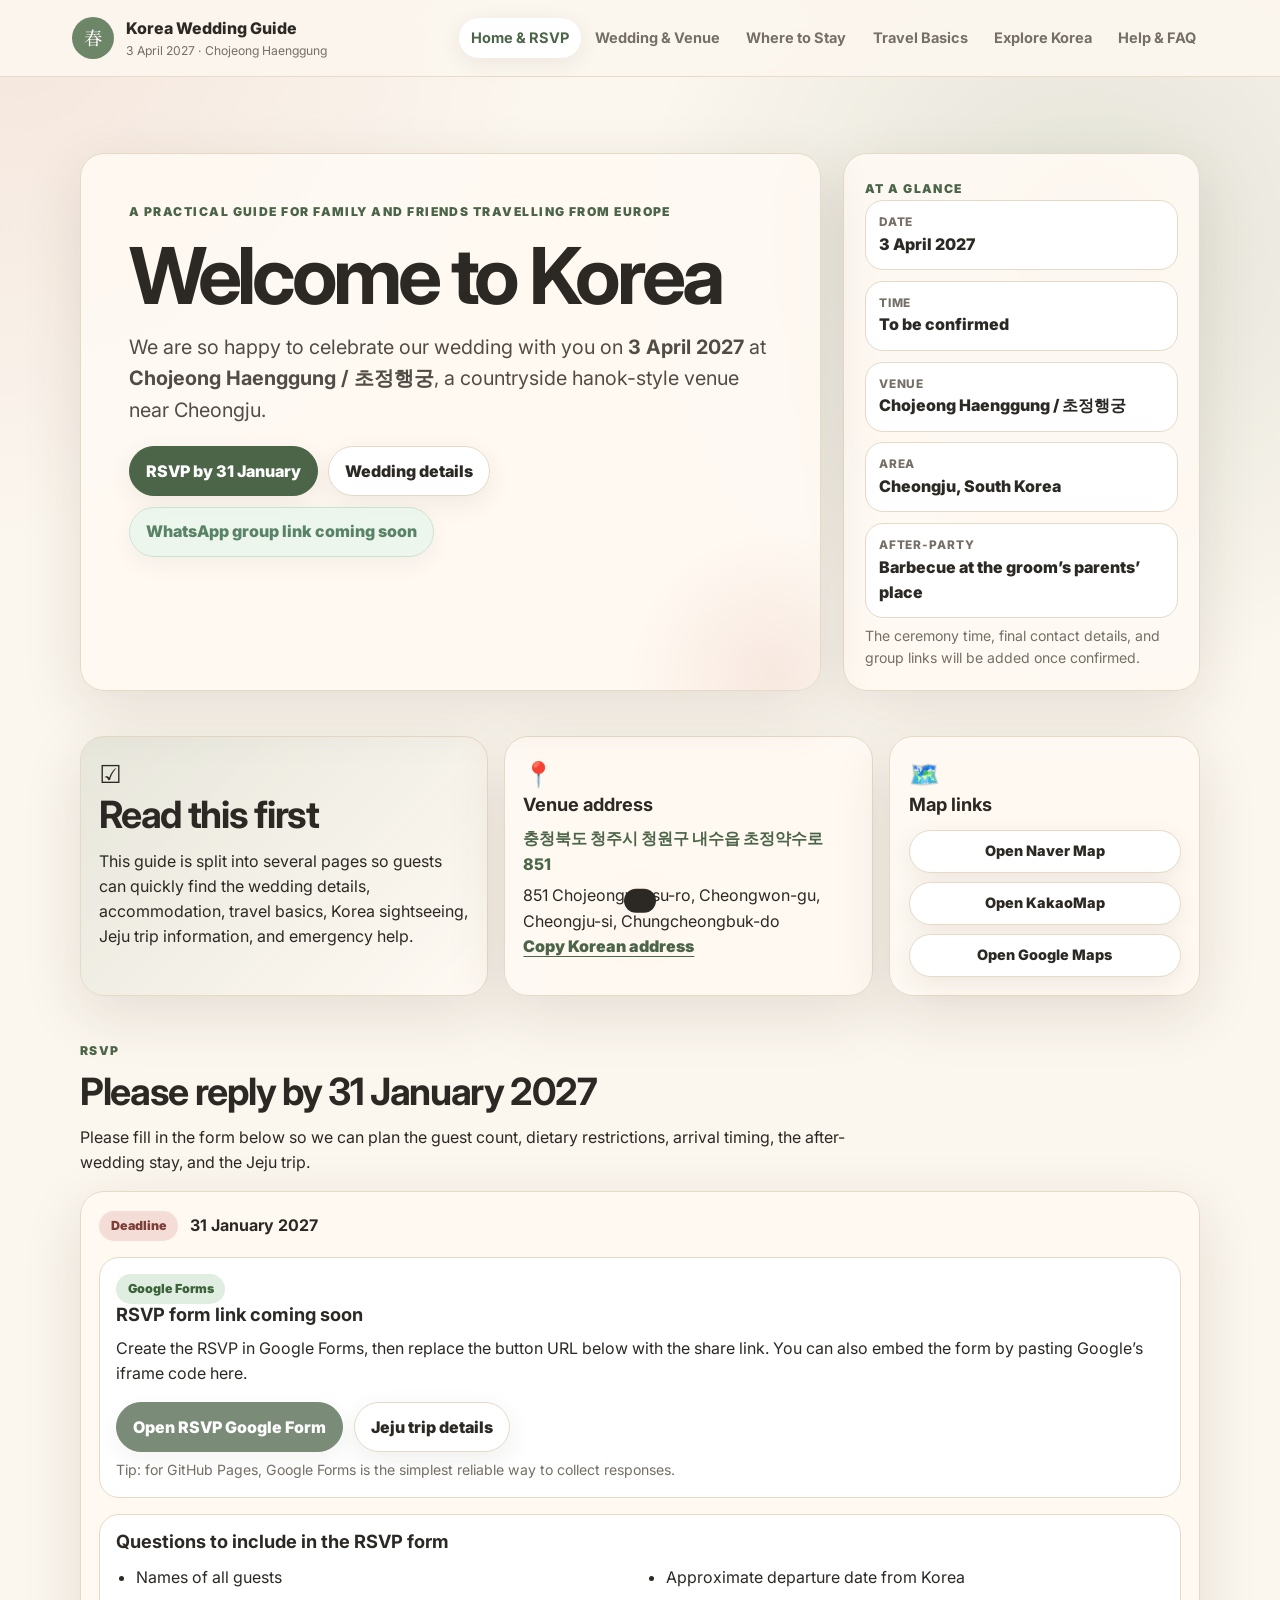
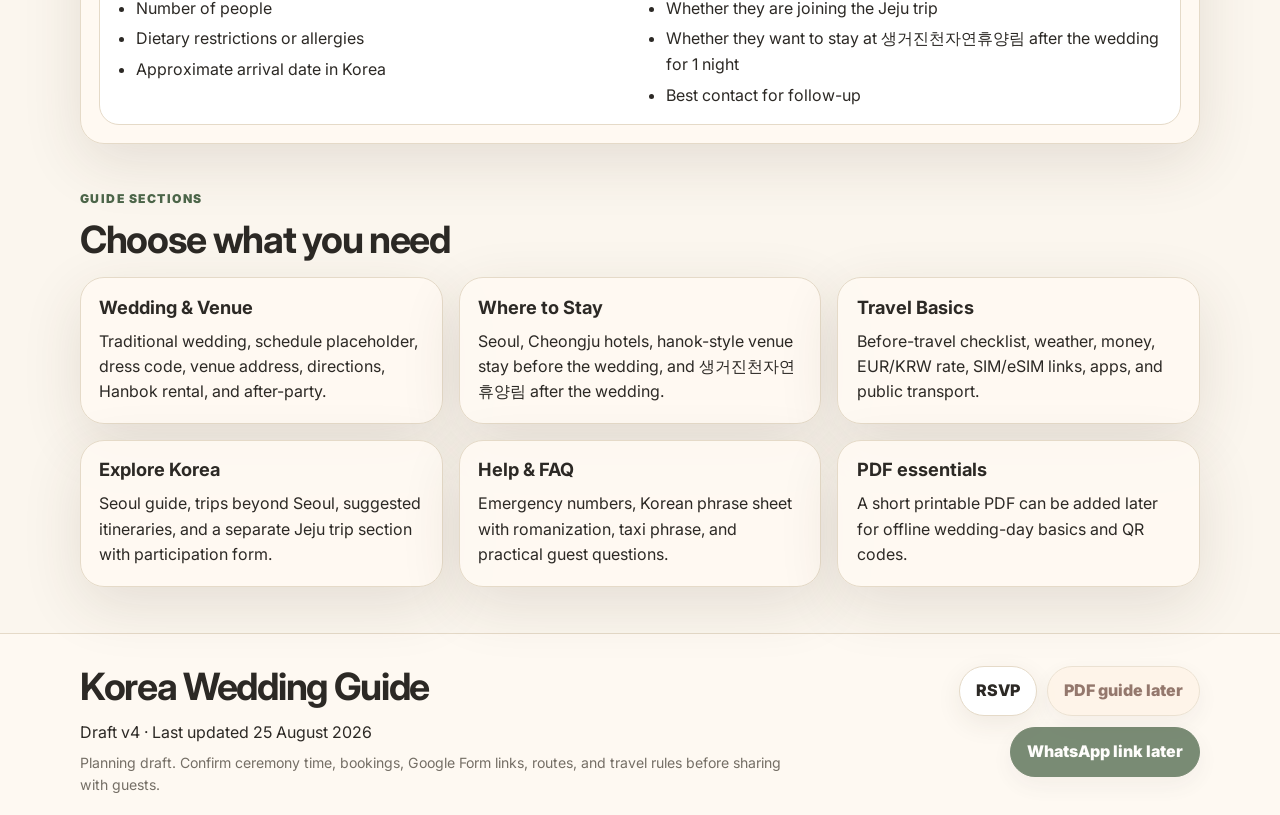
==== commit c6bb0add: "Add files via upload" ====
--- a/index.html
+++ b/index.html
@@ -2,19 +2,23 @@
 <html lang="en">
 <head>
   <meta charset="utf-8" />
-  <meta name="viewport" content="width=device-width, initial-scale=1" />
+  <meta name="viewport" content="width=device-width, initial-scale=1, viewport-fit=cover" />
   <meta name="robots" content="noindex, nofollow" />
   <meta name="description" content="Wedding travel guide for guests travelling from Europe to Korea." />
   <title>Korea Wedding Guide · Home & RSVP</title>
+  <link rel="preconnect" href="https://fonts.googleapis.com">
+  <link rel="preconnect" href="https://fonts.gstatic.com" crossorigin>
+  <link href="https://fonts.googleapis.com/css2?family=Inter:wght@400;500;600;700;800&family=Noto+Serif+KR:wght@500;700&display=swap" rel="stylesheet">
   <link rel="stylesheet" href="styles.css" />
+  
 </head>
 <body>
   <a class="skip-link" href="#main">Skip to content</a>
-  <div class="site-nav-wrap">
+  <header class="site-nav-wrap">
     <nav class="nav" aria-label="Primary navigation">
       <a class="brand" href="index.html" aria-label="Go to home page">
         <span class="brand-mark" aria-hidden="true">春</span>
-        <span>
+        <span class="brand-text">
           <strong>Korea Wedding Guide</strong>
           <small>3 April 2027 · Chojeong Haenggung</small>
         </span>
@@ -22,123 +26,144 @@
       <button class="nav-toggle" type="button" aria-expanded="false" aria-controls="nav-menu">Menu</button>
       <div class="nav-menu" id="nav-menu">
         <a href="index.html" aria-current="page">Home & RSVP</a>
-        <a href="wedding.html" >Wedding & Venue</a>
-        <a href="stay.html" >Where to Stay</a>
-        <a href="travel.html" >Travel Basics</a>
-        <a href="explore.html" >Explore Korea</a>
-        <a href="help.html" >Help & FAQ</a>
+<a href="wedding.html">Wedding & Venue</a>
+<a href="stay.html">Where to Stay</a>
+<a href="travel.html">Travel Basics</a>
+<a href="explore.html">Explore Korea</a>
+<a href="help.html">Help & FAQ</a>
       </div>
     </nav>
-  </div>
-
-  <header class="site-header" id="top">
-    <section class="hero section-shell">
-      <div class="hero-content">
-        <p class="eyebrow">A practical guide for family and friends travelling from Europe</p>
-        <h1>Welcome to Korea</h1>
-        <p class="hero-text">
-          We are so happy to celebrate our wedding with you on <strong>3 April 2027</strong> at
-          <strong>Chojeong Haenggung / 초정행궁</strong>, a countryside hanok-style venue near Cheongju.
-        </p>
-        <div class="button-row">
-          <a class="button button-primary" href="wedding.html">Wedding & venue</a>
-          <a class="button" href="stay.html">Where to stay</a>
-          <a class="button button-soft" href="#rsvp">RSVP by January</a>
-        </div>
-      </div>
-      <div class="hero-card" aria-label="Wedding at a glance">
-        <span class="card-kicker">At a glance</span>
-        <dl class="quick-facts">
-          <div><dt>Date</dt><dd>3 April 2027</dd></div>
-          <div><dt>Time</dt><dd>To be confirmed</dd></div>
-          <div><dt>Venue</dt><dd>Chojeong Haenggung / 초정행궁</dd></div>
-          <div><dt>Area</dt><dd>Cheongju, South Korea</dd></div>
-        </dl>
-        <p class="microcopy">Final ceremony time, contact details, RSVP form link, and accommodation recommendations will be added later.</p>
-      </div>
-    </section>
   </header>
 
   <main id="main">
-    <section class="section-shell intro-grid" aria-label="Fast links">
-      <article class="info-card highlight-card">
-        <span class="icon" aria-hidden="true">☑</span>
-        <h2>Read this first</h2>
-        <p>
-          This guide is split into several pages so guests can quickly find what they need: the wedding details, accommodation, travel basics, Korea sightseeing, and emergency help.
-        </p>
-      </article>
-      <article class="info-card">
-        <span class="icon" aria-hidden="true">📍</span>
-        <h3>Venue address</h3>
-        <p class="address-line">충청북도 청주시 청원구 내수읍 초정약수로 851</p>
-        <p>851 Chojeongyaksu-ro, Cheongwon-gu, Cheongju-si, Chungcheongbuk-do</p>
-        <button class="text-button copy-button" data-copy="충청북도 청주시 청원구 내수읍 초정약수로 851 초정행궁" data-toast="Korean venue address copied">Copy Korean address</button>
-      </article>
-      <article class="info-card">
-        <span class="icon" aria-hidden="true">🗺️</span>
-        <h3>Map links</h3>
-        <div class="stacked-buttons">
-          <a class="button mini" href="https://map.naver.com/p/search/%EC%B4%88%EC%A0%95%ED%96%89%EA%B6%81" target="_blank" rel="noopener">Open Naver Map</a>
-          <a class="button mini" href="https://map.kakao.com/link/search/%EC%B4%88%EC%A0%95%ED%96%89%EA%B6%81" target="_blank" rel="noopener">Open KakaoMap</a>
-          <a class="button mini" href="https://www.google.com/maps/search/?api=1&query=%EC%B4%88%EC%A0%95%ED%96%89%EA%B6%81" target="_blank" rel="noopener">Open Google Maps</a>
+    
+<section class="hero section-shell">
+  <div class="hero-content">
+    <p class="eyebrow">A practical guide for family and friends travelling from Europe</p>
+    <h1>Welcome to Korea</h1>
+    <p class="hero-text">We are so happy to celebrate our wedding with you on <strong>3 April 2027</strong> at <strong>Chojeong Haenggung / 초정행궁</strong>, a countryside hanok-style venue near Cheongju.</p>
+    <div class="button-row">
+      <a class="button button-primary" href="#rsvp">RSVP by 31 January</a>
+      <a class="button" href="wedding.html">Wedding details</a>
+      <a class="button button-whatsapp" href="#" aria-disabled="true">WhatsApp group link coming soon</a>
+    </div>
+  </div>
+  <aside class="hero-card" aria-label="Wedding at a glance">
+    <span class="card-kicker">At a glance</span>
+    <dl class="quick-facts">
+      <div><dt>Date</dt><dd>3 April 2027</dd></div>
+      <div><dt>Time</dt><dd>To be confirmed</dd></div>
+      <div><dt>Venue</dt><dd>Chojeong Haenggung / 초정행궁</dd></div>
+      <div><dt>Area</dt><dd>Cheongju, South Korea</dd></div>
+      <div><dt>After-party</dt><dd>Barbecue at the groom’s parents’ place</dd></div>
+    </dl>
+    <p class="microcopy">The ceremony time, final contact details, and group links will be added once confirmed.</p>
+  </aside>
+</section>
+
+<section class="section-shell intro-grid" aria-label="Fast links">
+  <article class="info-card highlight-card">
+    <span class="icon" aria-hidden="true">☑</span>
+    <h2>Read this first</h2>
+    <p>This guide is split into several pages so guests can quickly find the wedding details, accommodation, travel basics, Korea sightseeing, Jeju trip information, and emergency help.</p>
+  </article>
+  <article class="info-card">
+    <span class="icon" aria-hidden="true">📍</span>
+    <h3>Venue address</h3>
+    <p class="address-line">충청북도 청주시 청원구 내수읍 초정약수로 851</p>
+    <p>851 Chojeongyaksu-ro, Cheongwon-gu, Cheongju-si, Chungcheongbuk-do</p>
+    <button class="text-button copy-button" data-copy="충청북도 청주시 청원구 내수읍 초정약수로 851 초정행궁" data-toast="Korean venue address copied">Copy Korean address</button>
+  </article>
+  <article class="info-card">
+    <span class="icon" aria-hidden="true">🗺️</span>
+    <h3>Map links</h3>
+    <div class="stacked-buttons">
+      <a class="button mini" href="https://map.naver.com/p/search/%EC%B4%88%EC%A0%95%ED%96%89%EA%B6%81" target="_blank" rel="noopener">Open Naver Map</a>
+      <a class="button mini" href="https://map.kakao.com/link/search/%EC%B4%88%EC%A0%95%ED%96%89%EA%B6%81" target="_blank" rel="noopener">Open KakaoMap</a>
+      <a class="button mini" href="https://www.google.com/maps/search/?api=1&query=%EC%B4%88%EC%A0%95%ED%96%89%EA%B6%81" target="_blank" rel="noopener">Open Google Maps</a>
+    </div>
+  </article>
+</section>
+
+<section class="section-shell section" id="rsvp">
+  <div class="section-heading">
+    <p class="eyebrow">RSVP</p>
+    <h2>Please reply by 31 January 2027</h2>
+    <p>Please fill in the form below so we can plan the guest count, dietary restrictions, arrival timing, the after-wedding stay, and the Jeju trip.</p>
+  </div>
+  <div class="rsvp-card form-card">
+    <div class="deadline-strip">
+      <span class="pill blush">Deadline</span>
+      <strong>31 January 2027</strong>
+    </div>
+    <div class="google-form-panel">
+      <div class="form-placeholder">
+        <span class="pill green">Google Forms</span>
+        <h3>RSVP form link coming soon</h3>
+        <p>Create the RSVP in Google Forms, then replace the button URL below with the share link. You can also embed the form by pasting Google’s iframe code here.</p>
+        <div class="button-row compact-buttons">
+          <a class="button button-primary" href="#" aria-disabled="true">Open RSVP Google Form</a>
+          <a class="button" href="explore.html#jeju-trip">Jeju trip details</a>
         </div>
-      </article>
-    </section>
+        <p class="microcopy">Tip: for GitHub Pages, Google Forms is the simplest reliable way to collect responses.</p>
+      </div>
+      <div class="form-summary">
+        <h3>Questions to include in the RSVP form</h3>
+        <ul class="clean-list two-column-list">
+          <li>Names of all guests</li>
+          <li>Number of people</li>
+          <li>Dietary restrictions or allergies</li>
+          <li>Approximate arrival date in Korea</li>
+          <li>Approximate departure date from Korea</li>
+          <li>Whether they are joining the Jeju trip</li>
+          <li>Whether they want to stay at 생거진천자연휴양림 after the wedding for 1 night</li>
+          <li>Best contact for follow-up</li>
+        </ul>
+      </div>
+      <!-- Optional embedded Google Form:
+      1. In Google Forms, click Send.
+      2. Select the <> embed tab.
+      3. Copy the iframe code.
+      4. Replace this commented block with the iframe.
+      Example:
+      <iframe class="google-form-frame" title="Wedding RSVP form" src="https://docs.google.com/forms/d/e/YOUR_FORM_ID/viewform?embedded=true">Loading…</iframe>
+      -->
+    </div>
+  </div>
+</section>
 
-    <section class="section-shell section" id="rsvp">
-      <div class="section-heading">
-        <p class="eyebrow">RSVP</p>
-        <h2>Please reply by the end of January</h2>
-        <p>We will add the final RSVP form link later. This section should help guests understand what information we need from them.</p>
-      </div>
-      <div class="rsvp-card">
-        <span class="pill blush">Deadline</span>
-        <div class="rsvp-deadline">31 January 2027</div>
-        <p>Please RSVP by the end of January 2027 so we can finalize the guest count, meals, transport guidance, and accommodation suggestions.</p>
-        <div class="button-row">
-          <a class="button button-primary" href="#" aria-disabled="true">RSVP form to be added</a>
-          <a class="button" href="help.html">Questions before replying?</a>
-        </div>
-      </div>
-      <div class="cards three" style="margin-top: 1rem;">
-        <article class="info-card"><h3>Guest count</h3><p>Names of all attending guests, including partners or children if invited.</p></article>
-        <article class="info-card"><h3>Food & allergies</h3><p>Vegetarian, vegan, pregnancy-related, allergy, gluten, nut, seafood, or alcohol restrictions.</p></article>
-        <article class="info-card"><h3>Travel plans</h3><p>Approximate arrival/departure dates and whether you plan to stay in Seoul, Cheongju, or elsewhere.</p></article>
-      </div>
-    </section>
+<section class="section-shell section">
+  <div class="section-heading">
+    <p class="eyebrow">Guide sections</p>
+    <h2>Choose what you need</h2>
+  </div>
+  <div class="page-grid three">
+    <article class="page-card"><h3><a href="wedding.html">Wedding & Venue</a></h3><p>Traditional wedding, schedule placeholder, dress code, venue address, directions, Hanbok rental, and after-party.</p></article>
+    <article class="page-card"><h3><a href="stay.html">Where to Stay</a></h3><p>Seoul, Cheongju hotels, hanok-style venue stay before the wedding, and 생거진천자연휴양림 after the wedding.</p></article>
+    <article class="page-card"><h3><a href="travel.html">Travel Basics</a></h3><p>Before-travel checklist, weather, money, EUR/KRW rate, SIM/eSIM links, apps, and public transport.</p></article>
+    <article class="page-card"><h3><a href="explore.html">Explore Korea</a></h3><p>Seoul guide, trips beyond Seoul, suggested itineraries, and a separate Jeju trip section with participation form.</p></article>
+    <article class="page-card"><h3><a href="help.html">Help & FAQ</a></h3><p>Emergency numbers, Korean phrase sheet with romanization, taxi phrase, and practical guest questions.</p></article>
+    <article class="page-card"><h3>PDF essentials</h3><p>A short printable PDF can be added later for offline wedding-day basics and QR codes.</p></article>
+  </div>
+</section>
 
-    <section class="section-shell section">
-      <div class="section-heading">
-        <p class="eyebrow">Guide sections</p>
-        <h2>Choose what you need</h2>
-      </div>
-      <div class="page-grid three">
-        <article class="page-card"><h3><a href="wedding.html">Wedding & Venue</a></h3><p>Wedding day, schedule placeholders, dress code, customs, venue address, and routes to Chojeong Haenggung.</p></article>
-        <article class="page-card"><h3><a href="stay.html">Where to Stay</a></h3><p>Seoul neighborhoods, Cheongju options, and a simple decision guide for accommodation.</p></article>
-        <article class="page-card"><h3><a href="travel.html">Travel Basics</a></h3><p>Before-travel checklist, Korea basics, weather, packing, SIM/eSIM, apps, and public transport.</p></article>
-        <article class="page-card"><h3><a href="explore.html">Explore Korea</a></h3><p>Culture, food, Seoul sightseeing, other regions, and suggested itineraries.</p></article>
-        <article class="page-card"><h3><a href="help.html">Help & FAQ</a></h3><p>Emergency numbers, Korean phrase sheet, taxi phrase, and practical guest questions.</p></article>
-        <article class="page-card"><h3>PDF essentials</h3><p>A short printable PDF can be added later for offline wedding-day basics and QR codes.</p></article>
-      </div>
-    </section>
   </main>
 
   <footer class="site-footer">
     <div class="section-shell footer-grid">
       <div>
         <h2>Korea Wedding Guide</h2>
-        <p>Draft v2 · Last updated 25 August 2026</p>
-        <p class="microcopy">Planning draft. Confirm times, routes, bookings, links, and travel rules before sharing with guests.</p>
+        <p>Draft v4 · Last updated 25 August 2026</p>
+        <p class="microcopy">Planning draft. Confirm ceremony time, bookings, Google Form links, routes, and travel rules before sharing with guests.</p>
       </div>
       <div class="footer-actions">
-        <a class="button" href="index.html">Home</a>
-        <a class="button button-soft" href="#" aria-disabled="true">Download PDF guide</a>
-        <a class="button button-primary" href="#" aria-disabled="true">RSVP form</a>
+        <a class="button" href="index.html#rsvp">RSVP</a>
+        <a class="button button-soft" href="#" aria-disabled="true">PDF guide later</a>
+        <a class="button button-primary" href="#" aria-disabled="true">WhatsApp link later</a>
       </div>
     </div>
   </footer>
   <div class="toast" role="status" aria-live="polite"></div>
   <script src="script.js"></script>
 </body>
-</html>
+</html>
--- a/styles.css
+++ b/styles.css
@@ -1,465 +1,104 @@
-:root {
-  --bg: #fffaf2;
-  --bg-soft: #f5eddf;
-  --panel: rgba(255, 255, 255, 0.86);
-  --panel-solid: #fffdf8;
-  --text: #2f2a26;
-  --muted: #6f675f;
-  --line: #e2d6c8;
-  --sage: #607963;
-  --sage-dark: #38543b;
-  --blush: #d9a7a1;
-  --gold: #b99057;
-  --shadow: 0 18px 50px rgba(62, 48, 33, 0.12);
-  --radius: 22px;
-  --radius-sm: 14px;
-  --max: 1160px;
-  --nav-height: 84px;
+
+:root{
+  --bg:#fbf6ee;
+  --paper:#fffaf3;
+  --paper-strong:#fff3e6;
+  --ink:#2c2925;
+  --muted:#756f66;
+  --line:#e5dac8;
+  --sage:#6e8668;
+  --sage-dark:#4c6549;
+  --blush:#d69a8b;
+  --gold:#b68b42;
+  --shadow:0 18px 60px rgba(69,53,33,.12);
+  --radius:24px;
+  --nav-h:76px;
+}
+*{box-sizing:border-box}
+html{scroll-behavior:smooth; overflow-x:hidden; width:100%;}
+body{
+  margin:0;
+  font-family:Inter,system-ui,-apple-system,BlinkMacSystemFont,"Segoe UI",sans-serif;
+  color:var(--ink);
+  background:
+    radial-gradient(circle at top left, rgba(214,154,139,.18), transparent 34rem),
+    radial-gradient(circle at 85% 10%, rgba(110,134,104,.17), transparent 28rem),
+    var(--bg);
+  line-height:1.58;
+  overflow-x:hidden;
+  width:100%;
+  min-height:100vh;
+  padding-top:var(--nav-h);
+}
+a{color:inherit}
+img,svg,video{max-width:100%; height:auto}
+button,input,textarea{font:inherit}
+.skip-link{position:absolute;left:-999px;top:auto;background:var(--ink);color:#fff;padding:.7rem 1rem;z-index:20}
+.skip-link:focus{left:1rem;top:1rem}
+.site-nav-wrap{
+  position:fixed;
+  top:0;
+  left:0;
+  right:0;
+  z-index:1000;
+  background:rgba(251,246,238,.93);
+  backdrop-filter:blur(16px);
+  border-bottom:1px solid rgba(229,218,200,.9);
+}
+.nav{
+  min-height:var(--nav-h);
+  max-width:1180px;
+  margin:0 auto;
+  padding:.75rem clamp(.9rem,3vw,1.4rem);
+  display:flex;
+  align-items:center;
+  gap:1rem;
+  justify-content:space-between;
+}
+.brand{display:flex;align-items:center;gap:.72rem;text-decoration:none;min-width:0;}
+.brand-mark{width:42px;height:42px;border-radius:50%;display:grid;place-items:center;background:var(--sage);color:#fff;font-family:"Noto Serif KR",serif;font-size:1.15rem;flex:0 0 auto}
+.brand-text{min-width:0}
+.brand strong{display:block;font-weight:800;white-space:nowrap;overflow:hidden;text-overflow:ellipsis;max-width:42vw}
+.brand small{display:block;color:var(--muted);font-size:.76rem;white-space:nowrap;overflow:hidden;text-overflow:ellipsis;max-width:42vw}
+.nav-menu{display:flex;align-items:center;gap:.2rem;flex-wrap:wrap;justify-content:flex-end}
+.nav-menu a{font-size:.91rem;text-decoration:none;color:var(--muted);font-weight:700;padding:.55rem .72rem;border-radius:999px;white-space:nowrap}
+.nav-menu a:hover,.nav-menu a[aria-current="page"]{background:#fff;color:var(--sage-dark);box-shadow:0 5px 22px rgba(69,53,33,.08)}
+.nav-toggle{display:none;border:1px solid var(--line);background:#fff;border-radius:999px;padding:.55rem .8rem;color:var(--ink);font-weight:800}
+.section-shell{width:min(1120px, calc(100% - 32px)); margin-inline:auto}
+.hero,.page-hero{padding:clamp(2.1rem,6vw,4.8rem) 0 1.8rem;}
+.hero{display:grid;grid-template-columns:minmax(0,1.35fr) minmax(280px,.65fr);gap:1.35rem;align-items:stretch}
+.hero-content,.hero-card,.page-hero,.info-card,.page-card,.rsvp-card,.map-card,.feature-card,.checklist-card,.faq-list details,.phrase-list article{
+  background:rgba(255,250,243,.9);
+  border:1px solid var(--line);
+  border-radius:var(--radius);
+  box-shadow:var(--shadow);
+}
+.hero-content,.page-hero{padding:clamp(1.35rem,4vw,3rem);position:relative;overflow:hidden}
+.hero-content:before,.page-hero:before{content:"";position:absolute;inset:auto -6rem -8rem auto;width:18rem;height:18rem;background:radial-gradient(circle,rgba(214,154,139,.18),transparent 70%);pointer-events:none}
+.hero-card{padding:1.3rem;align-self:stretch}
+.eyebrow,.card-kicker{font-size:.76rem;text-transform:uppercase;letter-spacing:.12em;color:var(--sage-dark);font-weight:900;margin:0 0 .65rem}
+h1,h2,h3{line-height:1.14;margin:0 0 .7rem}h1{font-size:clamp(2.15rem,7vw,4.9rem);letter-spacing:-.055em}h2{font-size:clamp(1.45rem,4vw,2.35rem);letter-spacing:-.035em}h3{font-size:1.14rem}p{margin:.4rem 0 0}.hero-text,.page-hero p{font-size:clamp(1.04rem,2.4vw,1.24rem);color:#514c45;max-width:62ch}.button-row{display:flex;flex-wrap:wrap;gap:.65rem;margin-top:1.25rem}.button{display:inline-flex;align-items:center;justify-content:center;min-height:44px;padding:.72rem 1rem;border-radius:999px;border:1px solid var(--line);background:#fff;text-decoration:none;font-weight:850;color:var(--ink);box-shadow:0 8px 26px rgba(69,53,33,.08);cursor:pointer;max-width:100%;text-align:center}.button-primary{background:var(--sage-dark);color:#fff;border-color:var(--sage-dark)}.button-soft{background:var(--paper-strong);color:#704c40}.button-whatsapp{background:#e7f6ec;border-color:#bcdcc7;color:#205b37}.button[aria-disabled="true"]{opacity:.74;cursor:not-allowed}.button.mini{min-height:38px;padding:.58rem .82rem;font-size:.9rem}.text-button{border:0;background:transparent;color:var(--sage-dark);font-weight:900;text-decoration:underline;text-underline-offset:4px;padding:0;cursor:pointer}.quick-facts{margin:0;display:grid;gap:.68rem}.quick-facts div{padding:.75rem .8rem;background:#fff;border-radius:18px;border:1px solid var(--line)}.quick-facts dt{font-size:.74rem;color:var(--muted);font-weight:800;text-transform:uppercase;letter-spacing:.08em}.quick-facts dd{margin:0;font-weight:850}.quick-facts.compact div{padding:.65rem}.microcopy{font-size:.88rem;color:var(--muted)}.section{padding:1.4rem 0}.section-heading{margin-bottom:1rem;max-width:780px}.intro-grid{display:grid;grid-template-columns:1.05fr .95fr .8fr;gap:1rem;padding:1rem 0 1.4rem}.cards,.page-grid{display:grid;gap:1rem}.cards.two,.form-grid.two{grid-template-columns:repeat(2,minmax(0,1fr))}.cards.three,.page-grid.three{grid-template-columns:repeat(3,minmax(0,1fr))}.info-card,.page-card,.rsvp-card,.map-card,.feature-card,.checklist-card{padding:1.15rem;min-width:0}.highlight-card{background:linear-gradient(135deg,rgba(110,134,104,.14),rgba(255,250,243,.96))}.icon{font-size:1.55rem}.address-line{font-weight:800;color:var(--sage-dark);word-break:keep-all}.stacked-buttons{display:grid;gap:.55rem;margin-top:.9rem}.page-card a{text-decoration:none}.page-card a:hover{text-decoration:underline}.deadline-strip{display:flex;align-items:center;gap:.75rem;flex-wrap:wrap;margin-bottom:1rem}.pill{display:inline-flex;align-items:center;border-radius:999px;padding:.32rem .72rem;font-size:.78rem;font-weight:900}.pill.blush{background:#f5ddd7;color:#7b4038}.pill.green{background:#dfeee0;color:#3d633b}.guide-form{display:grid;gap:1rem}.guide-form label{display:grid;gap:.32rem;font-weight:800}.guide-form input,.guide-form textarea{width:100%;border:1px solid var(--line);border-radius:16px;background:#fff;padding:.86rem;color:var(--ink);min-width:0}.guide-form textarea{resize:vertical}.guide-form fieldset{border:1px solid var(--line);border-radius:18px;padding:.9rem;background:#fff}.guide-form legend{font-weight:900}.radio-row{display:flex!important;grid-template-columns:auto 1fr;align-items:center;gap:.55rem;font-weight:650;margin:.35rem 0}.radio-row input{width:auto}.hidden{position:absolute!important;width:1px;height:1px;padding:0;margin:-1px;overflow:hidden;clip:rect(0,0,0,0);white-space:nowrap;border:0}.map-card{margin-top:1rem;background:linear-gradient(135deg,#fffaf3,#fff1e8)}.korean-big{font-family:"Noto Serif KR",serif;font-size:clamp(1.2rem,4vw,2rem);font-weight:700;line-height:1.35;word-break:keep-all}.feature-card{background:linear-gradient(135deg,rgba(110,134,104,.15),rgba(255,250,243,.94))}.clean-list{margin:.8rem 0 0;padding-left:1.2rem}.checklist-card{display:grid;gap:.72rem}.checklist-card label{display:flex;gap:.65rem;align-items:flex-start}.checklist-card input{margin-top:.25rem;accent-color:var(--sage)}.rate-card{background:linear-gradient(135deg,rgba(182,139,66,.15),#fffaf3)}.rate-display{font-size:clamp(2rem,8vw,3.4rem);font-weight:900;color:var(--sage-dark);line-height:1.05}.phrase-list{display:grid;gap:.8rem}.phrase-list article{display:grid;grid-template-columns:1fr 1fr 1fr;gap:.75rem;align-items:center;padding:.9rem}.phrase-list span{font-family:"Noto Serif KR",serif;font-size:1.2rem;font-weight:700}.phrase-list em{color:var(--muted);font-style:normal}.faq-list{display:grid;gap:.75rem}.faq-list details{padding:.95rem 1.1rem}.faq-list summary{font-weight:900;cursor:pointer}.big-number{font-size:2.5rem;font-weight:900;color:var(--sage-dark);line-height:1}.site-footer{padding:2rem 0 1.2rem;margin-top:1.5rem;background:rgba(255,250,243,.76);border-top:1px solid var(--line)}.footer-grid{display:flex;justify-content:space-between;gap:1rem;align-items:flex-start}.footer-actions{display:flex;gap:.65rem;flex-wrap:wrap;justify-content:flex-end}.toast{position:fixed;left:50%;bottom:1rem;transform:translateX(-50%) translateY(120%);background:var(--ink);color:#fff;border-radius:999px;padding:.75rem 1rem;font-weight:800;z-index:2000;transition:.25s ease;box-shadow:var(--shadow);max-width:calc(100vw - 32px);text-align:center}.toast.show{transform:translateX(-50%) translateY(0)}
+@media (max-width: 940px){
+  :root{--nav-h:68px}
+  .nav{position:relative;min-height:var(--nav-h)}
+  .brand strong{max-width:56vw}.brand small{max-width:56vw}
+  .nav-toggle{display:inline-flex;z-index:2}
+  .nav-menu{position:absolute;top:calc(100% + .35rem);left:1rem;right:1rem;display:none;flex-direction:column;align-items:stretch;background:rgba(255,250,243,.98);border:1px solid var(--line);border-radius:22px;padding:.55rem;box-shadow:var(--shadow)}
+  .nav-menu.open{display:flex}.nav-menu a{border-radius:16px;padding:.8rem}.hero,.intro-grid,.cards.two,.cards.three,.page-grid.three,.form-grid.two{grid-template-columns:1fr}.footer-grid{display:grid}.footer-actions{justify-content:flex-start}.section-shell{width:min(100% - 24px, 1120px)}
+}
+@media (max-width: 560px){
+  :root{--nav-h:64px;--radius:20px}
+  body{padding-top:var(--nav-h);background:var(--bg)}
+  .nav{padding:.62rem .75rem;gap:.6rem}.brand-mark{width:38px;height:38px}.brand strong{font-size:.95rem;max-width:48vw}.brand small{font-size:.68rem;max-width:48vw}.nav-toggle{padding:.5rem .68rem}
+  .section-shell{width:calc(100% - 20px)}
+  .hero,.page-hero{padding:1rem 0 .8rem}.hero-content,.hero-card,.page-hero,.info-card,.page-card,.rsvp-card,.map-card,.feature-card,.checklist-card{padding:1rem;border-radius:20px}.button-row{display:grid;grid-template-columns:1fr;width:100%}.button{width:100%;white-space:normal}.phrase-list article{grid-template-columns:1fr;gap:.2rem}.korean-big{font-size:1.25rem}.site-footer{margin-top:1rem;padding-bottom:1rem}.section{padding:1rem 0}.intro-grid{padding:.8rem 0}.cards,.page-grid{gap:.75rem}
 }
 
-* { box-sizing: border-box; }
-html { scroll-behavior: smooth; }
-body {
-  margin: 0;
-  padding-top: var(--nav-height);
-  color: var(--text);
-  background:
-    radial-gradient(circle at top left, rgba(217, 167, 161, 0.28), transparent 32rem),
-    radial-gradient(circle at top right, rgba(96, 121, 99, 0.20), transparent 30rem),
-    linear-gradient(180deg, #fffaf2 0%, #f6efe4 52%, #fffaf2 100%);
-  font-family: Inter, ui-sans-serif, system-ui, -apple-system, BlinkMacSystemFont, "Segoe UI", sans-serif;
-  line-height: 1.6;
-}
 
-a { color: inherit; }
-strong { color: #1f1b18; }
-
-.skip-link {
-  position: fixed;
-  left: -999px;
-  top: 1rem;
-  background: var(--sage-dark);
-  color: white;
-  padding: .75rem 1rem;
-  border-radius: 999px;
-  z-index: 1000;
-}
-.skip-link:focus { left: 1rem; }
-
-.section-shell {
-  width: min(var(--max), calc(100% - 2rem));
-  margin-inline: auto;
-}
-
-.site-nav-wrap {
-  position: fixed;
-  top: 0;
-  left: 0;
-  right: 0;
-  z-index: 200;
-  padding: .55rem 0;
-  background: linear-gradient(180deg, rgba(255, 250, 242, .96), rgba(255, 250, 242, .72));
-  backdrop-filter: blur(18px);
-}
-
-.nav {
-  width: min(var(--max), calc(100% - 1rem));
-  margin: 0 auto;
-  padding: .65rem;
-  display: flex;
-  align-items: center;
-  justify-content: space-between;
-  gap: 1rem;
-  background: rgba(255, 250, 242, .90);
-  border: 1px solid rgba(226, 214, 200, 0.84);
-  border-radius: 999px;
-  box-shadow: 0 12px 30px rgba(75, 58, 37, .08);
-}
-
-.brand {
-  display: inline-flex;
-  align-items: center;
-  gap: .75rem;
-  text-decoration: none;
-  min-width: 0;
-}
-.brand-mark {
-  width: 2.45rem;
-  height: 2.45rem;
-  flex: 0 0 auto;
-  display: grid;
-  place-items: center;
-  color: var(--sage-dark);
-  background: #f1e3d6;
-  border: 1px solid var(--line);
-  border-radius: 50%;
-  font-weight: 800;
-}
-.brand strong, .brand small { display: block; line-height: 1.18; }
-.brand small { color: var(--muted); font-size: .78rem; margin-top: .1rem; }
-
-.nav-menu {
-  display: flex;
-  align-items: center;
-  gap: .25rem;
-}
-.nav-menu a {
-  text-decoration: none;
-  color: var(--muted);
-  font-size: .91rem;
-  font-weight: 700;
-  padding: .62rem .78rem;
-  border-radius: 999px;
-  white-space: nowrap;
-}
-.nav-menu a:hover,
-.nav-menu a[aria-current="page"] {
-  background: rgba(96,121,99,.12);
-  color: var(--sage-dark);
-}
-.nav-toggle { display: none; }
-
-.site-header {
-  position: relative;
-  overflow: clip;
-}
-.site-header::before,
-.page-hero::before {
-  content: "";
-  position: absolute;
-  inset: 4rem auto auto 50%;
-  width: 46rem;
-  height: 46rem;
-  transform: translateX(-4rem) rotate(-8deg);
-  border: 1px solid rgba(185, 144, 87, 0.18);
-  border-radius: 44% 56% 53% 47%;
-  background:
-    linear-gradient(135deg, rgba(255,255,255,.62), rgba(255,255,255,0)),
-    repeating-linear-gradient(90deg, rgba(96,121,99,.075) 0 1px, transparent 1px 22px);
-  z-index: -1;
-}
-
-.hero {
-  display: grid;
-  grid-template-columns: 1.12fr .88fr;
-  gap: 2rem;
-  align-items: center;
-  padding: clamp(3rem, 9vw, 7rem) 0 3.5rem;
-}
-.page-hero {
-  position: relative;
-  padding: clamp(2.5rem, 6vw, 5.5rem) 0 2rem;
-}
-.page-hero .hero-text { max-width: 760px; }
-.eyebrow {
-  margin: 0 0 .7rem;
-  color: var(--sage-dark);
-  letter-spacing: .11em;
-  text-transform: uppercase;
-  font-size: .76rem;
-  font-weight: 800;
-}
-h1, h2, h3 { line-height: 1.12; margin: 0; }
-h1 {
-  max-width: 11ch;
-  font-family: Georgia, "Times New Roman", serif;
-  font-size: clamp(3.85rem, 10vw, 8.1rem);
-  font-weight: 500;
-  letter-spacing: -.06em;
-}
-.page-hero h1 { max-width: 13ch; font-size: clamp(3.15rem, 7.6vw, 6.5rem); }
-h2 {
-  font-family: Georgia, "Times New Roman", serif;
-  font-size: clamp(2.05rem, 3.8vw, 3.75rem);
-  font-weight: 500;
-  letter-spacing: -.04em;
-}
-h3 { font-size: 1.12rem; letter-spacing: -.01em; }
-p { margin: .72rem 0 0; color: var(--muted); }
-.hero-text {
-  max-width: 42rem;
-  font-size: clamp(1.05rem, 1.65vw, 1.35rem);
-  color: #4b4138;
-}
-
-.button-row { display: flex; flex-wrap: wrap; gap: .75rem; margin-top: 1.6rem; }
-.button {
-  display: inline-flex;
-  align-items: center;
-  justify-content: center;
-  gap: .45rem;
-  min-height: 2.65rem;
-  padding: .72rem 1rem;
-  border: 1px solid var(--line);
-  border-radius: 999px;
-  text-decoration: none;
-  color: var(--sage-dark);
-  background: rgba(255,255,255,.72);
-  font-weight: 800;
-  font-size: .92rem;
-  box-shadow: 0 6px 18px rgba(62, 48, 33, 0.05);
-  transition: transform .16s ease, box-shadow .16s ease, background .16s ease;
-}
-.button:hover { transform: translateY(-1px); box-shadow: 0 12px 24px rgba(62, 48, 33, 0.09); }
-.button-primary { background: var(--sage-dark); border-color: var(--sage-dark); color: white; }
-.button-soft { background: #f3dfdb; border-color: #efcfca; color: #6e443e; }
-.button.mini { width: 100%; min-height: 2.35rem; padding: .55rem .8rem; font-size: .86rem; }
-.button[aria-disabled="true"] { opacity: .58; pointer-events: none; }
-
-.hero-card,
-.info-card,
-.route-card,
-.trip-grid article,
-.timeline-cards article,
-.faq-list details,
-.phrase-grid div,
-.notice,
-.split-panel,
-.rsvp-card,
-.page-card {
-  background: var(--panel);
-  border: 1px solid rgba(226, 214, 200, 0.86);
-  border-radius: var(--radius);
-  box-shadow: var(--shadow);
-}
-.hero-card {
-  padding: clamp(1.25rem, 3vw, 2rem);
-  align-self: stretch;
-  display: grid;
-  align-content: center;
-  background:
-    linear-gradient(180deg, rgba(255,255,255,.9), rgba(255,255,255,.62)),
-    repeating-linear-gradient(0deg, rgba(185,144,87,.08) 0 1px, transparent 1px 20px);
-}
-.card-kicker, .pill {
-  display: inline-flex;
-  width: fit-content;
-  color: var(--sage-dark);
-  background: rgba(96,121,99,.13);
-  padding: .32rem .62rem;
-  border-radius: 999px;
-  font-weight: 850;
-  font-size: .78rem;
-  text-transform: uppercase;
-  letter-spacing: .08em;
-}
-.pill.blush { background: #f3dfdb; color: #6e443e; }
-.quick-facts { display: grid; gap: .8rem; margin: 1.2rem 0 0; }
-.quick-facts div {
-  display: grid;
-  grid-template-columns: 7.3rem 1fr;
-  gap: 1rem;
-  padding-bottom: .75rem;
-  border-bottom: 1px solid var(--line);
-}
-.quick-facts dt { color: var(--muted); font-weight: 700; }
-.quick-facts dd { margin: 0; font-weight: 850; }
-.microcopy { font-size: .86rem; color: #827870; }
-
-.intro-grid {
-  display: grid;
-  grid-template-columns: 1.1fr .95fr .75fr;
-  gap: 1rem;
-  margin-top: -1.5rem;
-  position: relative;
-  z-index: 5;
-}
-.info-card, .page-card { padding: 1.15rem; }
-.highlight-card { background: linear-gradient(135deg, rgba(96,121,99,.13), rgba(255,255,255,.85)); }
-.icon { display: inline-grid; place-items: center; font-size: 1.45rem; margin-bottom: .75rem; }
-.address-line { color: #332a23; font-weight: 850; }
-.stacked-buttons { display: grid; gap: .5rem; margin-top: .9rem; }
-.text-button {
-  margin-top: .75rem;
-  border: 0;
-  color: var(--sage-dark);
-  background: transparent;
-  padding: 0;
-  font: inherit;
-  font-weight: 850;
-  text-decoration: underline;
-  cursor: pointer;
-}
-
-.section { padding: clamp(2.75rem, 6vw, 5rem) 0 0; }
-.section-heading { max-width: 780px; margin-bottom: 1.3rem; }
-.cards, .neighborhoods, .route-grid, .trip-grid, .timeline-cards, .phrase-grid, .page-grid { display: grid; gap: 1rem; }
-.cards.two, .page-grid.two { grid-template-columns: repeat(2, minmax(0, 1fr)); }
-.cards.three, .page-grid.three { grid-template-columns: repeat(3, minmax(0, 1fr)); }
-.cards.four { grid-template-columns: repeat(4, minmax(0, 1fr)); }
-.cards.five { grid-template-columns: repeat(5, minmax(0, 1fr)); }
-.neighborhoods { grid-template-columns: repeat(3, minmax(0, 1fr)); }
-.clean-list { margin: .8rem 0 0; padding-left: 1.1rem; color: var(--muted); }
-.clean-list li + li { margin-top: .35rem; }
-.tagline { color: var(--sage-dark); font-weight: 750; }
-.notice {
-  margin-top: 1rem;
-  padding: 1rem 1.1rem;
-  background: #fff3e7;
-  box-shadow: none;
-}
-.rsvp-card {
-  padding: clamp(1.2rem, 2.8vw, 2rem);
-  background: linear-gradient(135deg, rgba(96,121,99,.14), rgba(255,255,255,.85));
-}
-.rsvp-deadline {
-  margin-top: .85rem;
-  font-family: Georgia, "Times New Roman", serif;
-  font-size: clamp(2rem, 5vw, 4rem);
-  line-height: 1;
-  color: var(--sage-dark);
-  letter-spacing: -.04em;
-}
-
-.route-grid { grid-template-columns: repeat(2, minmax(0, 1fr)); }
-.route-card { padding: 1.2rem; }
-.route-card.preferred { background: linear-gradient(135deg, rgba(96,121,99,.17), rgba(255,255,255,.82)); }
-.route-card .button { margin-top: 1rem; }
-.driver-card {
-  margin-top: 1rem;
-  padding: .9rem;
-  border: 1px dashed var(--sage);
-  border-radius: var(--radius-sm);
-  background: rgba(255,255,255,.62);
-}
-.driver-card span { display: block; color: var(--muted); font-size: .86rem; }
-.driver-card strong { display: block; margin-top: .35rem; }
-
-.split-panel {
-  margin-top: 1rem;
-  padding: 1rem;
-  display: grid;
-  grid-template-columns: 1fr .75fr;
-  gap: 1rem;
-  align-items: center;
-}
-.decision-box {
-  padding: 1rem;
-  background: rgba(96,121,99,.12);
-  border-radius: var(--radius-sm);
-}
-
-.checklist {
-  display: grid;
-  grid-template-columns: repeat(2, minmax(0, 1fr));
-  gap: .7rem;
-}
-.checklist label {
-  display: flex;
-  gap: .65rem;
-  align-items: flex-start;
-  padding: .85rem;
-  background: var(--panel-solid);
-  border: 1px solid var(--line);
-  border-radius: var(--radius-sm);
-  color: #40372f;
-  box-shadow: 0 8px 20px rgba(62,48,33,.04);
-}
-.checklist input { width: 1.1rem; height: 1.1rem; margin-top: .18rem; accent-color: var(--sage-dark); }
-.checklist label:has(input:checked) { opacity: .72; text-decoration: line-through; }
-
-.two-column { display: grid; grid-template-columns: .8fr 1.2fr; gap: 1rem; }
-.app-list { margin: .85rem 0 0; padding: 0; list-style: none; display: grid; grid-template-columns: repeat(2, minmax(0, 1fr)); gap: .55rem; }
-.app-list li { padding: .7rem; background: #fbf4ea; border: 1px solid var(--line); border-radius: var(--radius-sm); color: var(--muted); }
-.app-list strong { display: block; }
-.food-panel { grid-template-columns: 1fr 1fr; }
-
-.trip-grid { grid-template-columns: repeat(3, minmax(0, 1fr)); }
-.trip-grid article, .timeline-cards article { padding: 1rem; background: var(--panel-solid); box-shadow: 0 8px 24px rgba(62,48,33,.06); }
-.timeline-cards { grid-template-columns: repeat(4, minmax(0, 1fr)); }
-.timeline-cards span { display: inline-flex; color: white; background: var(--sage-dark); padding: .25rem .55rem; border-radius: 999px; font-size: .8rem; font-weight: 800; margin-bottom: .75rem; }
-
-.phrase-grid { grid-template-columns: repeat(4, minmax(0, 1fr)); }
-.phrase-grid div { padding: 1rem; background: var(--panel-solid); box-shadow: 0 8px 24px rgba(62,48,33,.05); }
-.phrase-grid span { display: block; color: var(--muted); font-size: .86rem; margin-bottom: .3rem; }
-.phrase-grid strong { font-size: 1.08rem; }
-.big-number { color: var(--sage-dark); font-size: 2rem; line-height: 1; font-weight: 900; }
-
-.faq-list { display: grid; gap: .75rem; }
-.faq-list details { padding: .95rem 1rem; background: var(--panel-solid); box-shadow: 0 8px 24px rgba(62,48,33,.04); }
-.faq-list summary { cursor: pointer; font-weight: 850; }
-.faq-list summary::marker { color: var(--sage-dark); }
-
-.page-list { margin: 0; padding: 0; list-style: none; display: grid; gap: .65rem; }
-.page-list li { padding: .85rem; border: 1px solid var(--line); border-radius: var(--radius-sm); background: rgba(255,255,255,.66); }
-.page-list a { text-decoration: none; font-weight: 850; color: var(--sage-dark); }
-.page-list span { display: block; color: var(--muted); margin-top: .2rem; font-size: .92rem; }
-
-.site-footer { margin-top: 5rem; padding: 2.2rem 0; background: rgba(47,42,38,.94); color: white; }
-.site-footer p, .site-footer .microcopy { color: rgba(255,255,255,.72); }
-.site-footer .button { background: rgba(255,255,255,.08); border-color: rgba(255,255,255,.2); color: white; }
-.footer-grid { display: flex; gap: 1rem; align-items: center; justify-content: space-between; }
-.footer-actions { display: flex; flex-wrap: wrap; gap: .65rem; justify-content: flex-end; }
-.toast {
-  position: fixed;
-  left: 50%;
-  bottom: 1.25rem;
-  transform: translateX(-50%) translateY(2rem);
-  opacity: 0;
-  pointer-events: none;
-  background: var(--sage-dark);
-  color: white;
-  padding: .75rem 1rem;
-  border-radius: 999px;
-  box-shadow: var(--shadow);
-  transition: opacity .2s ease, transform .2s ease;
-  z-index: 300;
-}
-.toast.show { opacity: 1; transform: translateX(-50%) translateY(0); }
-
-@media (max-width: 1060px) {
-  :root { --nav-height: 82px; }
-  .hero, .intro-grid, .split-panel, .two-column, .food-panel { grid-template-columns: 1fr; }
-  .intro-grid { margin-top: 0; }
-  .cards.three, .cards.four, .cards.five, .neighborhoods, .route-grid, .trip-grid, .timeline-cards, .phrase-grid, .page-grid.three { grid-template-columns: repeat(2, minmax(0, 1fr)); }
-  .nav { border-radius: 26px; align-items: center; }
-  .nav-toggle {
-    display: inline-flex;
-    border: 1px solid var(--line);
-    border-radius: 999px;
-    background: white;
-    color: var(--sage-dark);
-    font-weight: 850;
-    padding: .65rem .85rem;
-    cursor: pointer;
-  }
-  .nav-menu {
-    position: absolute;
-    top: calc(100% + .35rem);
-    right: .5rem;
-    left: .5rem;
-    display: none;
-    grid-template-columns: 1fr 1fr;
-    background: rgba(255, 250, 242, .98);
-    border: 1px solid var(--line);
-    border-radius: 22px;
-    padding: .45rem;
-    box-shadow: var(--shadow);
-  }
-  .nav-menu.is-open { display: grid; }
-}
-
-@media (max-width: 640px) {
-  :root { --nav-height: 74px; }
-  .section-shell { width: min(100% - 1rem, var(--max)); }
-  .site-nav-wrap { padding: .35rem 0; }
-  .nav { width: calc(100% - .75rem); padding: .52rem; }
-  .brand small { display: none; }
-  .brand strong { max-width: 11.5rem; overflow: hidden; text-overflow: ellipsis; white-space: nowrap; }
-  .hero { padding-top: 2.4rem; }
-  h1 { font-size: clamp(3.25rem, 19vw, 5.2rem); }
-  .cards.two, .cards.three, .cards.four, .cards.five, .neighborhoods, .route-grid, .trip-grid, .timeline-cards, .phrase-grid, .checklist, .app-list, .page-grid.two, .page-grid.three { grid-template-columns: 1fr; }
-  .button-row .button { width: 100%; }
-  .quick-facts div { grid-template-columns: 1fr; gap: .1rem; }
-  .footer-grid { display: grid; }
-  .footer-actions { justify-content: stretch; }
-  .footer-actions .button { width: 100%; }
-  .nav-menu { grid-template-columns: 1fr; }
-}
-
-@media print {
-  body { padding-top: 0; background: white; }
-  .site-nav-wrap, .button-row, .button, .text-button, .toast { display: none !important; }
-  .section { page-break-inside: avoid; }
-  .hero-card, .info-card, .route-card, .trip-grid article, .timeline-cards article, .faq-list details, .phrase-grid div, .notice, .split-panel, .rsvp-card, .page-card { box-shadow: none; }
-}
+.google-form-panel{display:grid;gap:1rem}
+.form-placeholder,.form-summary{background:#fff;border:1px solid var(--line);border-radius:20px;padding:1rem;min-width:0}
+.google-form-frame{width:100%;min-height:900px;border:1px solid var(--line);border-radius:20px;background:#fff;box-shadow:0 8px 26px rgba(69,53,33,.08)}
+.compact-buttons{margin-top:1rem}
+.two-column-list{columns:2;column-gap:2rem}
+.two-column-list li{break-inside:avoid;margin-bottom:.35rem}
+@media (max-width: 560px){.two-column-list{columns:1}.google-form-frame{min-height:760px}.compact-buttons{display:grid;grid-template-columns:1fr}.form-placeholder,.form-summary{padding:.9rem;border-radius:18px}}
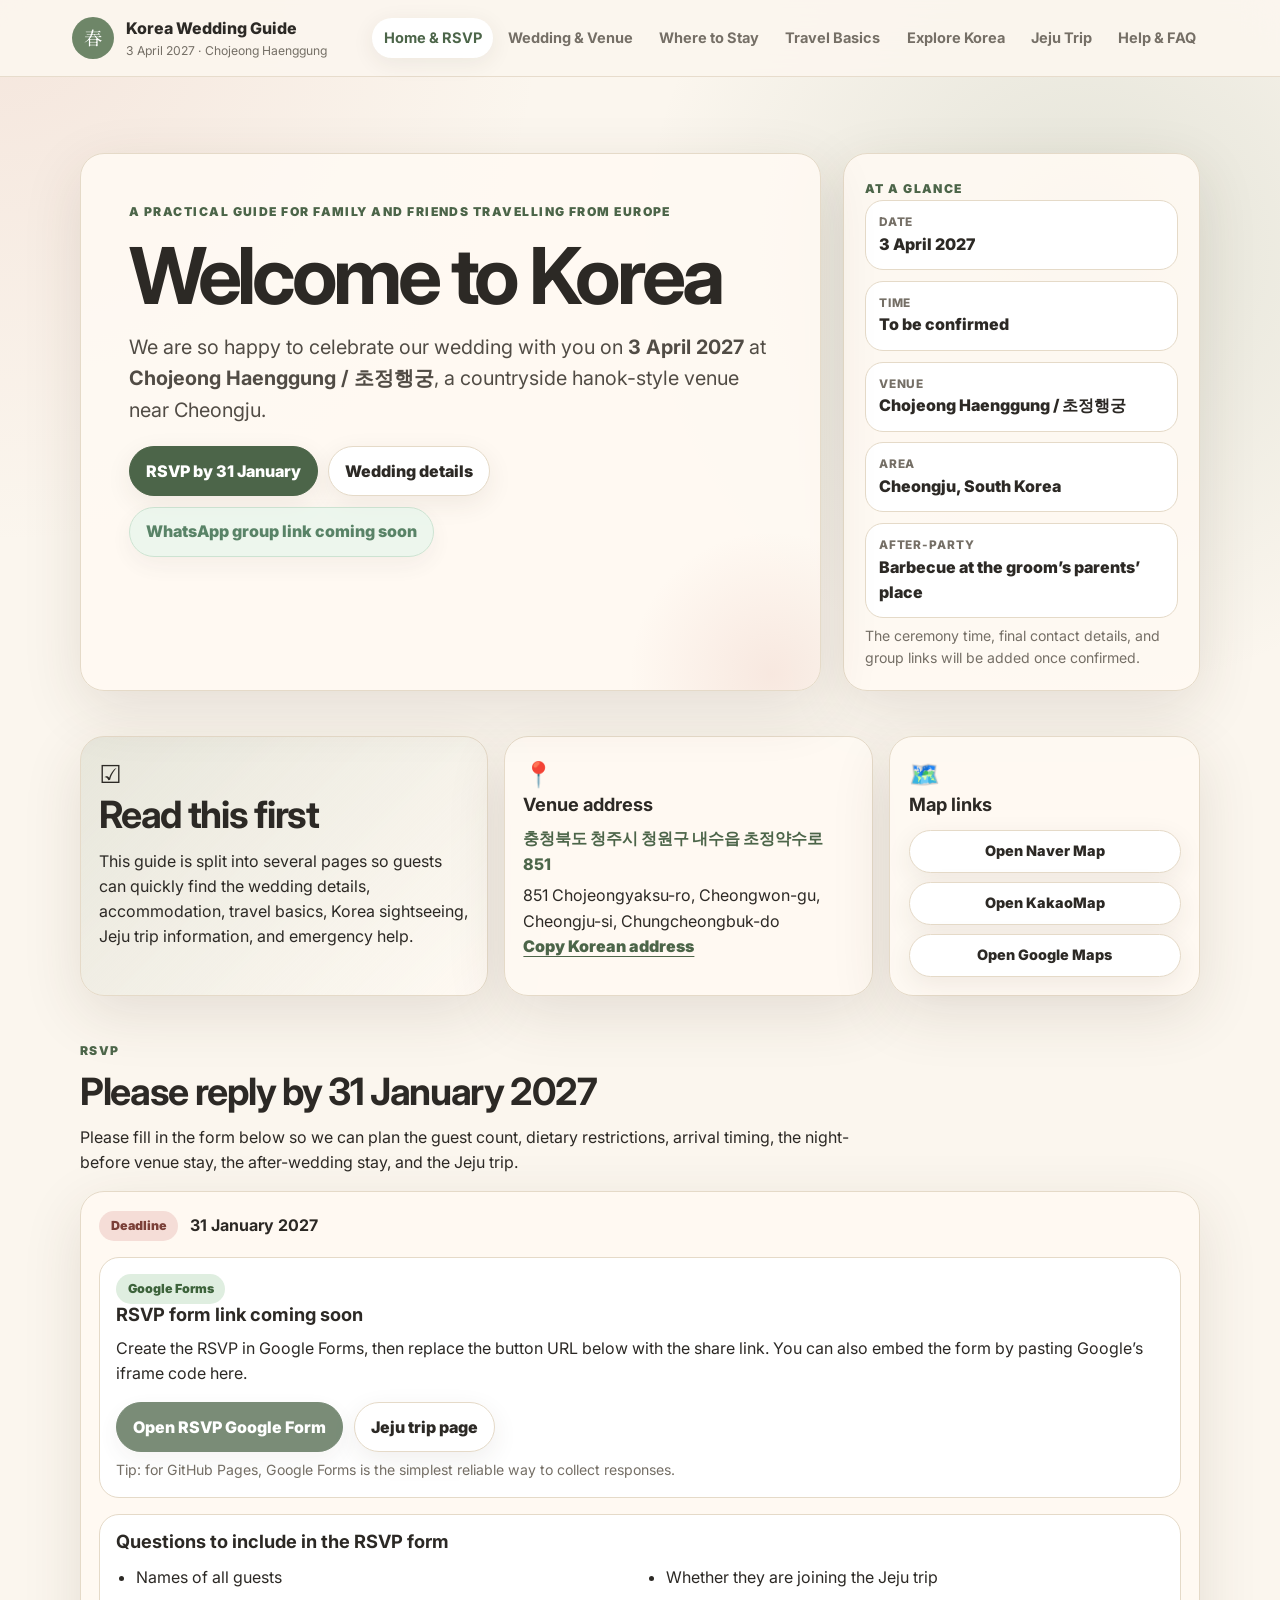
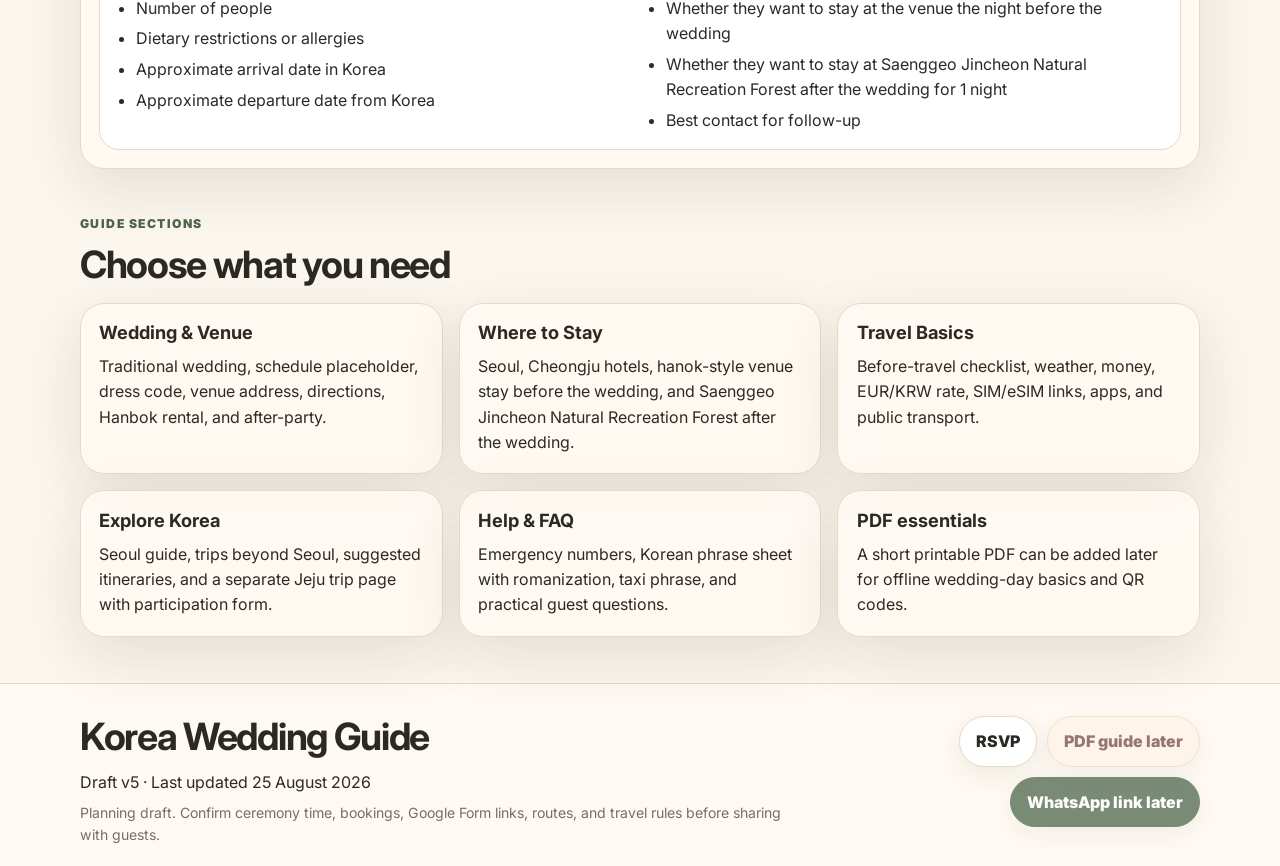
==== commit 71e623cd: "Add files via upload" ====
--- a/index.html
+++ b/index.html
@@ -30,6 +30,7 @@
 <a href="stay.html">Where to Stay</a>
 <a href="travel.html">Travel Basics</a>
 <a href="explore.html">Explore Korea</a>
+<a href="jeju.html">Jeju Trip</a>
 <a href="help.html">Help & FAQ</a>
       </div>
     </nav>
@@ -89,7 +90,7 @@
   <div class="section-heading">
     <p class="eyebrow">RSVP</p>
     <h2>Please reply by 31 January 2027</h2>
-    <p>Please fill in the form below so we can plan the guest count, dietary restrictions, arrival timing, the after-wedding stay, and the Jeju trip.</p>
+    <p>Please fill in the form below so we can plan the guest count, dietary restrictions, arrival timing, the night-before venue stay, the after-wedding stay, and the Jeju trip.</p>
   </div>
   <div class="rsvp-card form-card">
     <div class="deadline-strip">
@@ -103,7 +104,7 @@
         <p>Create the RSVP in Google Forms, then replace the button URL below with the share link. You can also embed the form by pasting Google’s iframe code here.</p>
         <div class="button-row compact-buttons">
           <a class="button button-primary" href="#" aria-disabled="true">Open RSVP Google Form</a>
-          <a class="button" href="explore.html#jeju-trip">Jeju trip details</a>
+          <a class="button" href="jeju.html">Jeju trip page</a>
         </div>
         <p class="microcopy">Tip: for GitHub Pages, Google Forms is the simplest reliable way to collect responses.</p>
       </div>
@@ -116,7 +117,8 @@
           <li>Approximate arrival date in Korea</li>
           <li>Approximate departure date from Korea</li>
           <li>Whether they are joining the Jeju trip</li>
-          <li>Whether they want to stay at 생거진천자연휴양림 after the wedding for 1 night</li>
+          <li>Whether they want to stay at the venue the night before the wedding</li>
+          <li>Whether they want to stay at Saenggeo Jincheon Natural Recreation Forest after the wedding for 1 night</li>
           <li>Best contact for follow-up</li>
         </ul>
       </div>
@@ -139,9 +141,9 @@
   </div>
   <div class="page-grid three">
     <article class="page-card"><h3><a href="wedding.html">Wedding & Venue</a></h3><p>Traditional wedding, schedule placeholder, dress code, venue address, directions, Hanbok rental, and after-party.</p></article>
-    <article class="page-card"><h3><a href="stay.html">Where to Stay</a></h3><p>Seoul, Cheongju hotels, hanok-style venue stay before the wedding, and 생거진천자연휴양림 after the wedding.</p></article>
+    <article class="page-card"><h3><a href="stay.html">Where to Stay</a></h3><p>Seoul, Cheongju hotels, hanok-style venue stay before the wedding, and Saenggeo Jincheon Natural Recreation Forest after the wedding.</p></article>
     <article class="page-card"><h3><a href="travel.html">Travel Basics</a></h3><p>Before-travel checklist, weather, money, EUR/KRW rate, SIM/eSIM links, apps, and public transport.</p></article>
-    <article class="page-card"><h3><a href="explore.html">Explore Korea</a></h3><p>Seoul guide, trips beyond Seoul, suggested itineraries, and a separate Jeju trip section with participation form.</p></article>
+    <article class="page-card"><h3><a href="explore.html">Explore Korea</a></h3><p>Seoul guide, trips beyond Seoul, suggested itineraries, and a separate Jeju trip page with participation form.</p></article>
     <article class="page-card"><h3><a href="help.html">Help & FAQ</a></h3><p>Emergency numbers, Korean phrase sheet with romanization, taxi phrase, and practical guest questions.</p></article>
     <article class="page-card"><h3>PDF essentials</h3><p>A short printable PDF can be added later for offline wedding-day basics and QR codes.</p></article>
   </div>
@@ -153,7 +155,7 @@
     <div class="section-shell footer-grid">
       <div>
         <h2>Korea Wedding Guide</h2>
-        <p>Draft v4 · Last updated 25 August 2026</p>
+        <p>Draft v5 · Last updated 25 August 2026</p>
         <p class="microcopy">Planning draft. Confirm ceremony time, bookings, Google Form links, routes, and travel rules before sharing with guests.</p>
       </div>
       <div class="footer-actions">
--- a/styles.css
+++ b/styles.css
@@ -77,7 +77,7 @@
 .hero-content:before,.page-hero:before{content:"";position:absolute;inset:auto -6rem -8rem auto;width:18rem;height:18rem;background:radial-gradient(circle,rgba(214,154,139,.18),transparent 70%);pointer-events:none}
 .hero-card{padding:1.3rem;align-self:stretch}
 .eyebrow,.card-kicker{font-size:.76rem;text-transform:uppercase;letter-spacing:.12em;color:var(--sage-dark);font-weight:900;margin:0 0 .65rem}
-h1,h2,h3{line-height:1.14;margin:0 0 .7rem}h1{font-size:clamp(2.15rem,7vw,4.9rem);letter-spacing:-.055em}h2{font-size:clamp(1.45rem,4vw,2.35rem);letter-spacing:-.035em}h3{font-size:1.14rem}p{margin:.4rem 0 0}.hero-text,.page-hero p{font-size:clamp(1.04rem,2.4vw,1.24rem);color:#514c45;max-width:62ch}.button-row{display:flex;flex-wrap:wrap;gap:.65rem;margin-top:1.25rem}.button{display:inline-flex;align-items:center;justify-content:center;min-height:44px;padding:.72rem 1rem;border-radius:999px;border:1px solid var(--line);background:#fff;text-decoration:none;font-weight:850;color:var(--ink);box-shadow:0 8px 26px rgba(69,53,33,.08);cursor:pointer;max-width:100%;text-align:center}.button-primary{background:var(--sage-dark);color:#fff;border-color:var(--sage-dark)}.button-soft{background:var(--paper-strong);color:#704c40}.button-whatsapp{background:#e7f6ec;border-color:#bcdcc7;color:#205b37}.button[aria-disabled="true"]{opacity:.74;cursor:not-allowed}.button.mini{min-height:38px;padding:.58rem .82rem;font-size:.9rem}.text-button{border:0;background:transparent;color:var(--sage-dark);font-weight:900;text-decoration:underline;text-underline-offset:4px;padding:0;cursor:pointer}.quick-facts{margin:0;display:grid;gap:.68rem}.quick-facts div{padding:.75rem .8rem;background:#fff;border-radius:18px;border:1px solid var(--line)}.quick-facts dt{font-size:.74rem;color:var(--muted);font-weight:800;text-transform:uppercase;letter-spacing:.08em}.quick-facts dd{margin:0;font-weight:850}.quick-facts.compact div{padding:.65rem}.microcopy{font-size:.88rem;color:var(--muted)}.section{padding:1.4rem 0}.section-heading{margin-bottom:1rem;max-width:780px}.intro-grid{display:grid;grid-template-columns:1.05fr .95fr .8fr;gap:1rem;padding:1rem 0 1.4rem}.cards,.page-grid{display:grid;gap:1rem}.cards.two,.form-grid.two{grid-template-columns:repeat(2,minmax(0,1fr))}.cards.three,.page-grid.three{grid-template-columns:repeat(3,minmax(0,1fr))}.info-card,.page-card,.rsvp-card,.map-card,.feature-card,.checklist-card{padding:1.15rem;min-width:0}.highlight-card{background:linear-gradient(135deg,rgba(110,134,104,.14),rgba(255,250,243,.96))}.icon{font-size:1.55rem}.address-line{font-weight:800;color:var(--sage-dark);word-break:keep-all}.stacked-buttons{display:grid;gap:.55rem;margin-top:.9rem}.page-card a{text-decoration:none}.page-card a:hover{text-decoration:underline}.deadline-strip{display:flex;align-items:center;gap:.75rem;flex-wrap:wrap;margin-bottom:1rem}.pill{display:inline-flex;align-items:center;border-radius:999px;padding:.32rem .72rem;font-size:.78rem;font-weight:900}.pill.blush{background:#f5ddd7;color:#7b4038}.pill.green{background:#dfeee0;color:#3d633b}.guide-form{display:grid;gap:1rem}.guide-form label{display:grid;gap:.32rem;font-weight:800}.guide-form input,.guide-form textarea{width:100%;border:1px solid var(--line);border-radius:16px;background:#fff;padding:.86rem;color:var(--ink);min-width:0}.guide-form textarea{resize:vertical}.guide-form fieldset{border:1px solid var(--line);border-radius:18px;padding:.9rem;background:#fff}.guide-form legend{font-weight:900}.radio-row{display:flex!important;grid-template-columns:auto 1fr;align-items:center;gap:.55rem;font-weight:650;margin:.35rem 0}.radio-row input{width:auto}.hidden{position:absolute!important;width:1px;height:1px;padding:0;margin:-1px;overflow:hidden;clip:rect(0,0,0,0);white-space:nowrap;border:0}.map-card{margin-top:1rem;background:linear-gradient(135deg,#fffaf3,#fff1e8)}.korean-big{font-family:"Noto Serif KR",serif;font-size:clamp(1.2rem,4vw,2rem);font-weight:700;line-height:1.35;word-break:keep-all}.feature-card{background:linear-gradient(135deg,rgba(110,134,104,.15),rgba(255,250,243,.94))}.clean-list{margin:.8rem 0 0;padding-left:1.2rem}.checklist-card{display:grid;gap:.72rem}.checklist-card label{display:flex;gap:.65rem;align-items:flex-start}.checklist-card input{margin-top:.25rem;accent-color:var(--sage)}.rate-card{background:linear-gradient(135deg,rgba(182,139,66,.15),#fffaf3)}.rate-display{font-size:clamp(2rem,8vw,3.4rem);font-weight:900;color:var(--sage-dark);line-height:1.05}.phrase-list{display:grid;gap:.8rem}.phrase-list article{display:grid;grid-template-columns:1fr 1fr 1fr;gap:.75rem;align-items:center;padding:.9rem}.phrase-list span{font-family:"Noto Serif KR",serif;font-size:1.2rem;font-weight:700}.phrase-list em{color:var(--muted);font-style:normal}.faq-list{display:grid;gap:.75rem}.faq-list details{padding:.95rem 1.1rem}.faq-list summary{font-weight:900;cursor:pointer}.big-number{font-size:2.5rem;font-weight:900;color:var(--sage-dark);line-height:1}.site-footer{padding:2rem 0 1.2rem;margin-top:1.5rem;background:rgba(255,250,243,.76);border-top:1px solid var(--line)}.footer-grid{display:flex;justify-content:space-between;gap:1rem;align-items:flex-start}.footer-actions{display:flex;gap:.65rem;flex-wrap:wrap;justify-content:flex-end}.toast{position:fixed;left:50%;bottom:1rem;transform:translateX(-50%) translateY(120%);background:var(--ink);color:#fff;border-radius:999px;padding:.75rem 1rem;font-weight:800;z-index:2000;transition:.25s ease;box-shadow:var(--shadow);max-width:calc(100vw - 32px);text-align:center}.toast.show{transform:translateX(-50%) translateY(0)}
+h1,h2,h3{line-height:1.14;margin:0 0 .7rem}h1{font-size:clamp(2.15rem,7vw,4.9rem);letter-spacing:-.055em}h2{font-size:clamp(1.45rem,4vw,2.35rem);letter-spacing:-.035em}h3{font-size:1.14rem}p{margin:.4rem 0 0}.hero-text,.page-hero p{font-size:clamp(1.04rem,2.4vw,1.24rem);color:#514c45;max-width:62ch}.button-row{display:flex;flex-wrap:wrap;gap:.65rem;margin-top:1.25rem}.button{display:inline-flex;align-items:center;justify-content:center;min-height:44px;padding:.72rem 1rem;border-radius:999px;border:1px solid var(--line);background:#fff;text-decoration:none;font-weight:850;color:var(--ink);box-shadow:0 8px 26px rgba(69,53,33,.08);cursor:pointer;max-width:100%;text-align:center}.button-primary{background:var(--sage-dark);color:#fff;border-color:var(--sage-dark)}.button-soft{background:var(--paper-strong);color:#704c40}.button-whatsapp{background:#e7f6ec;border-color:#bcdcc7;color:#205b37}.button[aria-disabled="true"]{opacity:.74;cursor:not-allowed}.button.mini{min-height:38px;padding:.58rem .82rem;font-size:.9rem}.text-button{border:0;background:transparent;color:var(--sage-dark);font-weight:900;text-decoration:underline;text-underline-offset:4px;padding:0;cursor:pointer}.quick-facts{margin:0;display:grid;gap:.68rem}.quick-facts div{padding:.75rem .8rem;background:#fff;border-radius:18px;border:1px solid var(--line)}.quick-facts dt{font-size:.74rem;color:var(--muted);font-weight:800;text-transform:uppercase;letter-spacing:.08em}.quick-facts dd{margin:0;font-weight:850}.quick-facts.compact div{padding:.65rem}.microcopy{font-size:.88rem;color:var(--muted)}.section{padding:1.4rem 0}.section-heading{margin-bottom:1rem;max-width:780px}.intro-grid{display:grid;grid-template-columns:1.05fr .95fr .8fr;gap:1rem;padding:1rem 0 1.4rem}.cards,.page-grid{display:grid;gap:1rem}.cards.two,.form-grid.two{grid-template-columns:repeat(2,minmax(0,1fr))}.cards.three,.page-grid.three{grid-template-columns:repeat(3,minmax(0,1fr))}.info-card,.page-card,.rsvp-card,.map-card,.feature-card,.checklist-card{padding:1.15rem;min-width:0}.highlight-card{background:linear-gradient(135deg,rgba(110,134,104,.14),rgba(255,250,243,.96))}.icon{font-size:1.55rem}.address-line{font-weight:800;color:var(--sage-dark);word-break:keep-all}.stacked-buttons{display:grid;gap:.55rem;margin-top:.9rem}.page-card a{text-decoration:none}.page-card a:hover{text-decoration:underline}.deadline-strip{display:flex;align-items:center;gap:.75rem;flex-wrap:wrap;margin-bottom:1rem}.pill{display:inline-flex;align-items:center;border-radius:999px;padding:.32rem .72rem;font-size:.78rem;font-weight:900}.pill.blush{background:#f5ddd7;color:#7b4038}.pill.green{background:#dfeee0;color:#3d633b}.guide-form{display:grid;gap:1rem}.guide-form label{display:grid;gap:.32rem;font-weight:800}.guide-form input,.guide-form textarea{width:100%;border:1px solid var(--line);border-radius:16px;background:#fff;padding:.86rem;color:var(--ink);min-width:0}.guide-form textarea{resize:vertical}.guide-form fieldset{border:1px solid var(--line);border-radius:18px;padding:.9rem;background:#fff}.guide-form legend{font-weight:900}.radio-row{display:flex!important;grid-template-columns:auto 1fr;align-items:center;gap:.55rem;font-weight:650;margin:.35rem 0}.radio-row input{width:auto}.hidden{position:absolute!important;width:1px;height:1px;padding:0;margin:-1px;overflow:hidden;clip:rect(0,0,0,0);white-space:nowrap;border:0}.map-card{margin-top:1rem;background:linear-gradient(135deg,#fffaf3,#fff1e8)}.korean-big{font-family:"Noto Serif KR",serif;font-size:clamp(1.2rem,4vw,2rem);font-weight:700;line-height:1.35;word-break:keep-all}.feature-card{background:linear-gradient(135deg,rgba(110,134,104,.15),rgba(255,250,243,.94))}.clean-list{margin:.8rem 0 0;padding-left:1.2rem}.checklist-card{display:grid;gap:.72rem}.checklist-card label{display:flex;gap:.65rem;align-items:flex-start}.checklist-card input{margin-top:.25rem;accent-color:var(--sage)}.rate-card{background:linear-gradient(135deg,rgba(182,139,66,.15),#fffaf3)}.rate-display{font-size:clamp(2rem,8vw,3.4rem);font-weight:900;color:var(--sage-dark);line-height:1.05}.phrase-list{display:grid;gap:.8rem}.phrase-list article{display:grid;grid-template-columns:1fr 1fr 1fr;gap:.75rem;align-items:center;padding:.9rem}.phrase-list span{font-family:"Noto Serif KR",serif;font-size:1.2rem;font-weight:700}.phrase-list em{color:var(--muted);font-style:normal}.faq-list{display:grid;gap:.75rem}.faq-list details{padding:.95rem 1.1rem}.faq-list summary{font-weight:900;cursor:pointer}.big-number{font-size:2.5rem;font-weight:900;color:var(--sage-dark);line-height:1}.site-footer{padding:2rem 0 1.2rem;margin-top:1.5rem;background:rgba(255,250,243,.76);border-top:1px solid var(--line)}.footer-grid{display:flex;justify-content:space-between;gap:1rem;align-items:flex-start}.footer-actions{display:flex;gap:.65rem;flex-wrap:wrap;justify-content:flex-end}.toast{position:fixed;left:50%;bottom:calc(1rem + env(safe-area-inset-bottom));transform:translateX(-50%) translateY(1rem);background:var(--ink);color:#fff;border-radius:999px;padding:.75rem 1rem;font-weight:800;z-index:2000;transition:.25s ease;box-shadow:var(--shadow);max-width:calc(100vw - 32px);text-align:center;opacity:0;visibility:hidden;pointer-events:none}.toast.show{transform:translateX(-50%) translateY(0);opacity:1;visibility:visible}
 @media (max-width: 940px){
   :root{--nav-h:68px}
   .nav{position:relative;min-height:var(--nav-h)}
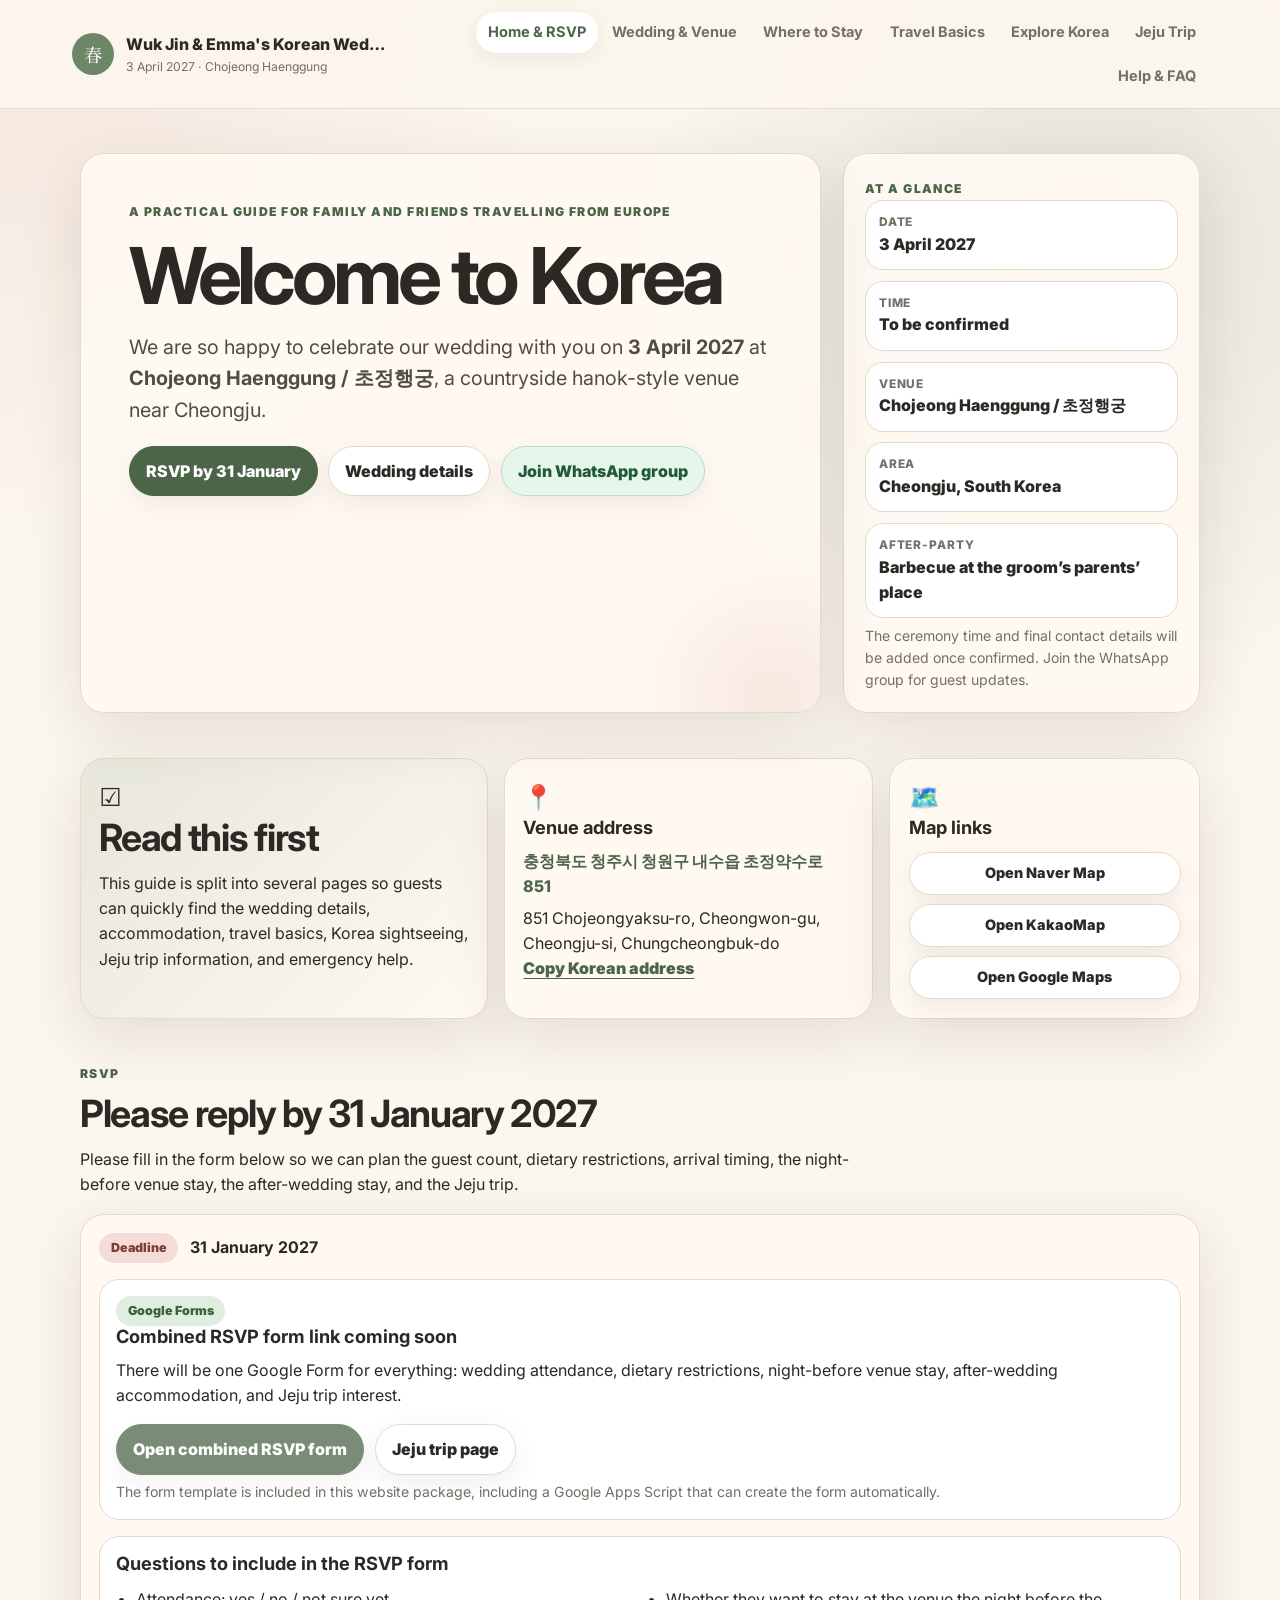
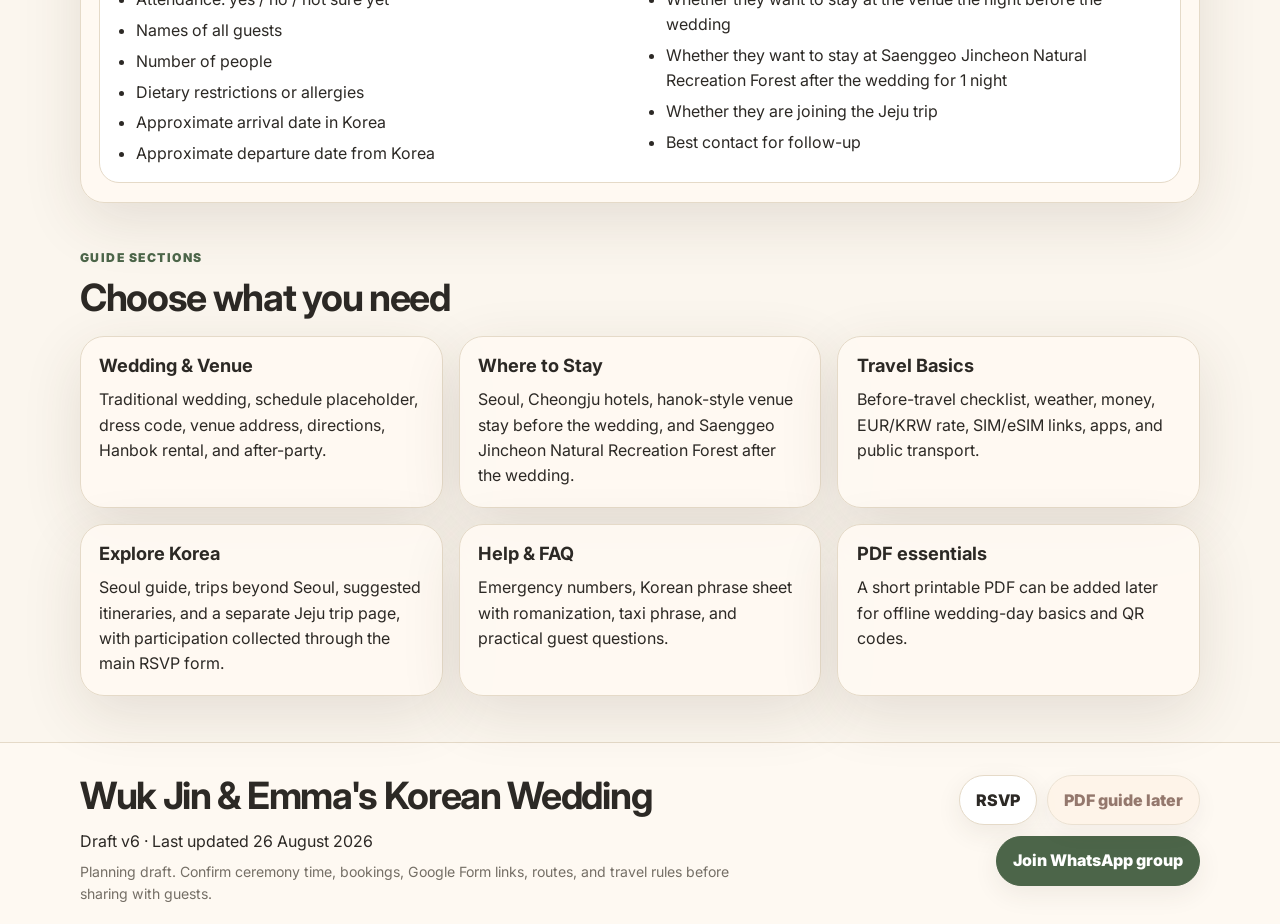
==== commit f9895069: "Add files via upload" ====
--- a/index.html
+++ b/index.html
@@ -5,7 +5,7 @@
   <meta name="viewport" content="width=device-width, initial-scale=1, viewport-fit=cover" />
   <meta name="robots" content="noindex, nofollow" />
   <meta name="description" content="Wedding travel guide for guests travelling from Europe to Korea." />
-  <title>Korea Wedding Guide · Home & RSVP</title>
+  <title>Wuk Jin &amp; Emma's Korean Wedding · Home & RSVP</title>
   <link rel="preconnect" href="https://fonts.googleapis.com">
   <link rel="preconnect" href="https://fonts.gstatic.com" crossorigin>
   <link href="https://fonts.googleapis.com/css2?family=Inter:wght@400;500;600;700;800&family=Noto+Serif+KR:wght@500;700&display=swap" rel="stylesheet">
@@ -19,7 +19,7 @@
       <a class="brand" href="index.html" aria-label="Go to home page">
         <span class="brand-mark" aria-hidden="true">春</span>
         <span class="brand-text">
-          <strong>Korea Wedding Guide</strong>
+          <strong>Wuk Jin &amp; Emma's Korean Wedding</strong>
           <small>3 April 2027 · Chojeong Haenggung</small>
         </span>
       </a>
@@ -46,7 +46,7 @@
     <div class="button-row">
       <a class="button button-primary" href="#rsvp">RSVP by 31 January</a>
       <a class="button" href="wedding.html">Wedding details</a>
-      <a class="button button-whatsapp" href="#" aria-disabled="true">WhatsApp group link coming soon</a>
+      <a class="button button-whatsapp" href="https://chat.whatsapp.com/J2dSPjKPdam8qmUr6eYeJn?s=cl&p=i&mlu=4" target="_blank" rel="noopener">Join WhatsApp group</a>
     </div>
   </div>
   <aside class="hero-card" aria-label="Wedding at a glance">
@@ -58,7 +58,7 @@
       <div><dt>Area</dt><dd>Cheongju, South Korea</dd></div>
       <div><dt>After-party</dt><dd>Barbecue at the groom’s parents’ place</dd></div>
     </dl>
-    <p class="microcopy">The ceremony time, final contact details, and group links will be added once confirmed.</p>
+    <p class="microcopy">The ceremony time and final contact details will be added once confirmed. Join the WhatsApp group for guest updates.</p>
   </aside>
 </section>
 
@@ -100,25 +100,26 @@
     <div class="google-form-panel">
       <div class="form-placeholder">
         <span class="pill green">Google Forms</span>
-        <h3>RSVP form link coming soon</h3>
-        <p>Create the RSVP in Google Forms, then replace the button URL below with the share link. You can also embed the form by pasting Google’s iframe code here.</p>
+        <h3>Combined RSVP form link coming soon</h3>
+        <p>There will be one Google Form for everything: wedding attendance, dietary restrictions, night-before venue stay, after-wedding accommodation, and Jeju trip interest.</p>
         <div class="button-row compact-buttons">
-          <a class="button button-primary" href="#" aria-disabled="true">Open RSVP Google Form</a>
+          <a class="button button-primary" href="#" aria-disabled="true">Open combined RSVP form</a>
           <a class="button" href="jeju.html">Jeju trip page</a>
         </div>
-        <p class="microcopy">Tip: for GitHub Pages, Google Forms is the simplest reliable way to collect responses.</p>
+        <p class="microcopy">The form template is included in this website package, including a Google Apps Script that can create the form automatically.</p>
       </div>
       <div class="form-summary">
         <h3>Questions to include in the RSVP form</h3>
         <ul class="clean-list two-column-list">
+          <li>Attendance: yes / no / not sure yet</li>
           <li>Names of all guests</li>
           <li>Number of people</li>
           <li>Dietary restrictions or allergies</li>
           <li>Approximate arrival date in Korea</li>
           <li>Approximate departure date from Korea</li>
-          <li>Whether they are joining the Jeju trip</li>
           <li>Whether they want to stay at the venue the night before the wedding</li>
           <li>Whether they want to stay at Saenggeo Jincheon Natural Recreation Forest after the wedding for 1 night</li>
+          <li>Whether they are joining the Jeju trip</li>
           <li>Best contact for follow-up</li>
         </ul>
       </div>
@@ -143,7 +144,7 @@
     <article class="page-card"><h3><a href="wedding.html">Wedding & Venue</a></h3><p>Traditional wedding, schedule placeholder, dress code, venue address, directions, Hanbok rental, and after-party.</p></article>
     <article class="page-card"><h3><a href="stay.html">Where to Stay</a></h3><p>Seoul, Cheongju hotels, hanok-style venue stay before the wedding, and Saenggeo Jincheon Natural Recreation Forest after the wedding.</p></article>
     <article class="page-card"><h3><a href="travel.html">Travel Basics</a></h3><p>Before-travel checklist, weather, money, EUR/KRW rate, SIM/eSIM links, apps, and public transport.</p></article>
-    <article class="page-card"><h3><a href="explore.html">Explore Korea</a></h3><p>Seoul guide, trips beyond Seoul, suggested itineraries, and a separate Jeju trip page with participation form.</p></article>
+    <article class="page-card"><h3><a href="explore.html">Explore Korea</a></h3><p>Seoul guide, trips beyond Seoul, suggested itineraries, and a separate Jeju trip page, with participation collected through the main RSVP form.</p></article>
     <article class="page-card"><h3><a href="help.html">Help & FAQ</a></h3><p>Emergency numbers, Korean phrase sheet with romanization, taxi phrase, and practical guest questions.</p></article>
     <article class="page-card"><h3>PDF essentials</h3><p>A short printable PDF can be added later for offline wedding-day basics and QR codes.</p></article>
   </div>
@@ -154,14 +155,14 @@
   <footer class="site-footer">
     <div class="section-shell footer-grid">
       <div>
-        <h2>Korea Wedding Guide</h2>
-        <p>Draft v5 · Last updated 25 August 2026</p>
+        <h2>Wuk Jin &amp; Emma's Korean Wedding</h2>
+        <p>Draft v6 · Last updated 26 August 2026</p>
         <p class="microcopy">Planning draft. Confirm ceremony time, bookings, Google Form links, routes, and travel rules before sharing with guests.</p>
       </div>
       <div class="footer-actions">
         <a class="button" href="index.html#rsvp">RSVP</a>
         <a class="button button-soft" href="#" aria-disabled="true">PDF guide later</a>
-        <a class="button button-primary" href="#" aria-disabled="true">WhatsApp link later</a>
+        <a class="button button-primary" href="https://chat.whatsapp.com/J2dSPjKPdam8qmUr6eYeJn?s=cl&p=i&mlu=4" target="_blank" rel="noopener">Join WhatsApp group</a>
       </div>
     </div>
   </footer>
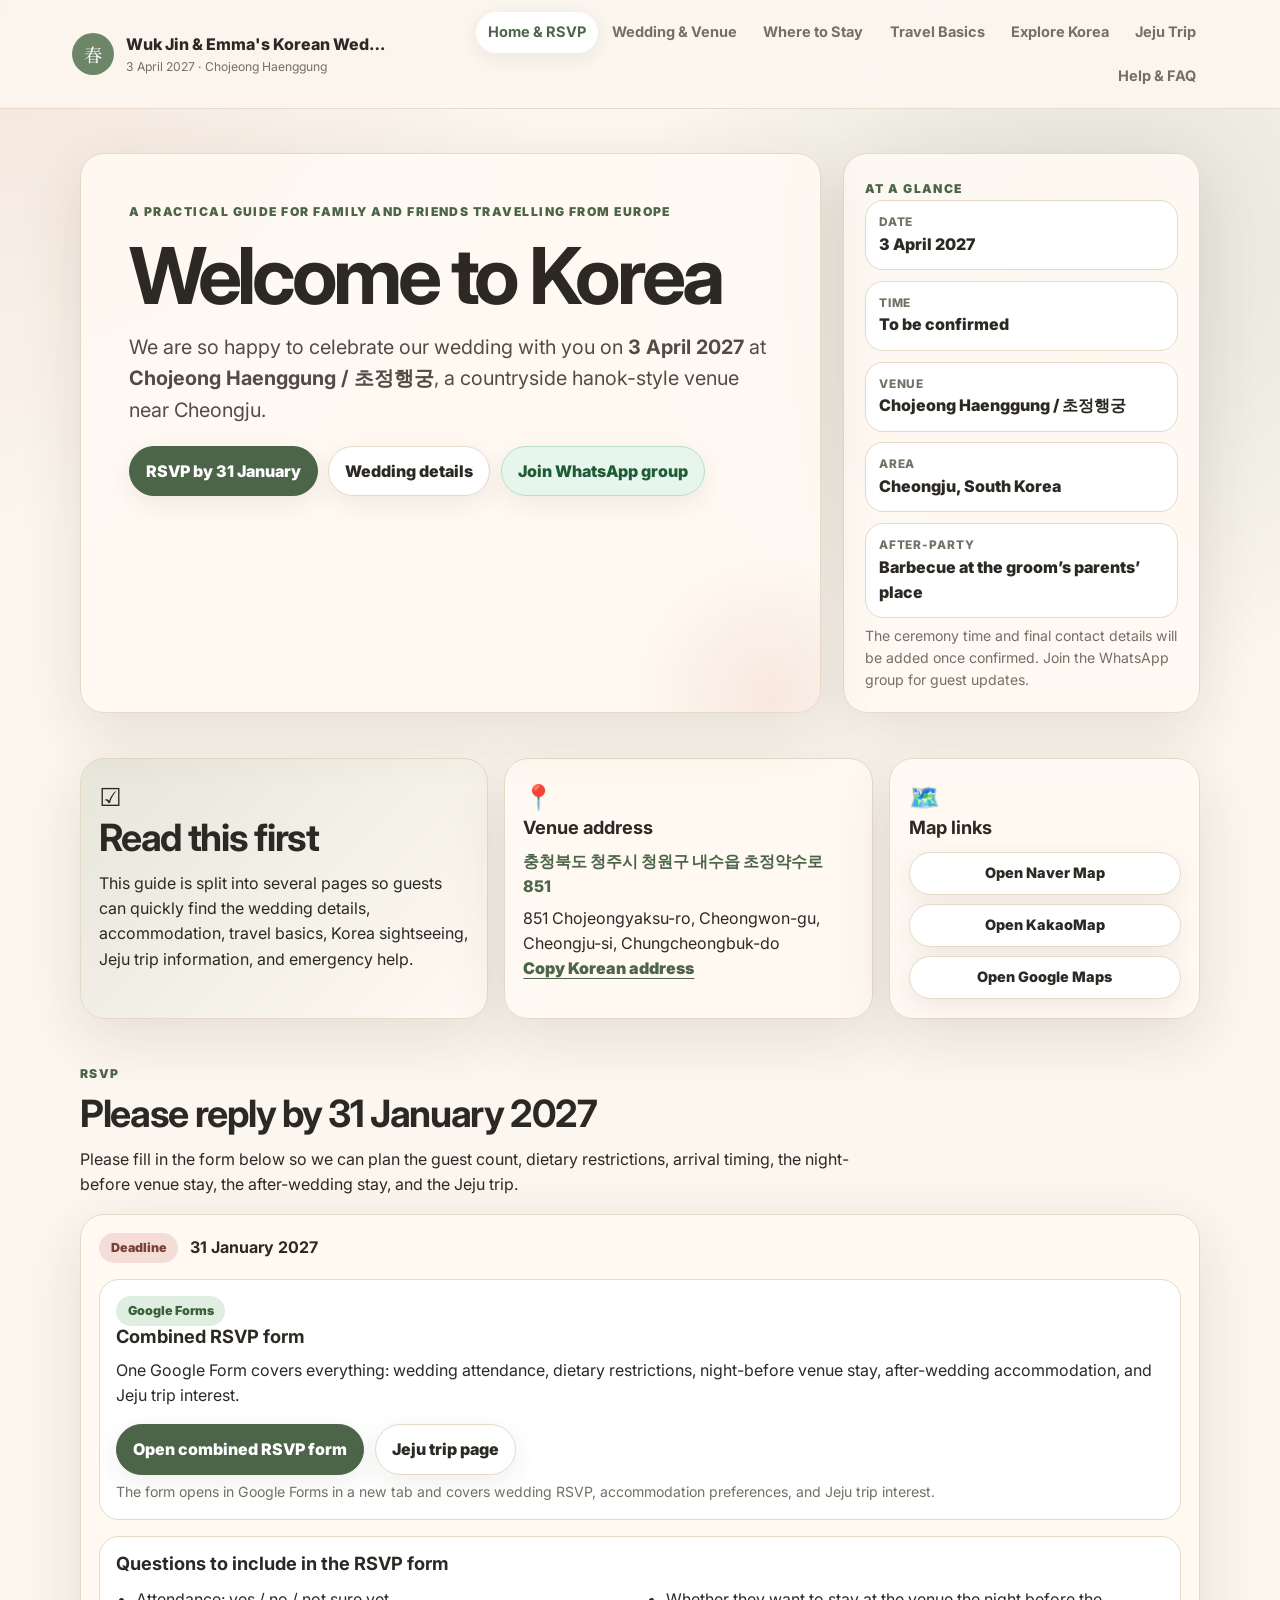
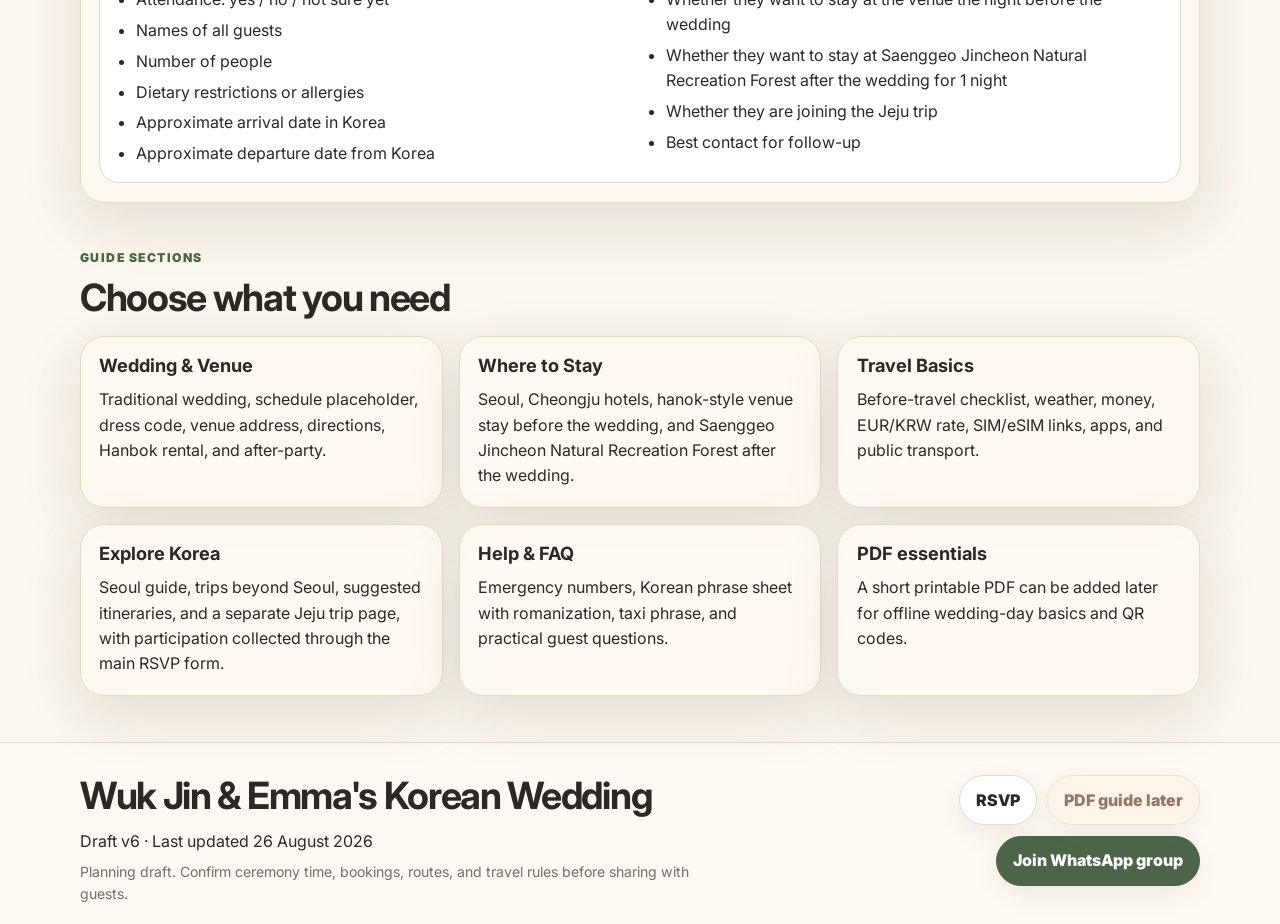
==== commit c211a788: "Add files via upload" ====
--- a/index.html
+++ b/index.html
@@ -100,13 +100,13 @@
     <div class="google-form-panel">
       <div class="form-placeholder">
         <span class="pill green">Google Forms</span>
-        <h3>Combined RSVP form link coming soon</h3>
-        <p>There will be one Google Form for everything: wedding attendance, dietary restrictions, night-before venue stay, after-wedding accommodation, and Jeju trip interest.</p>
+        <h3>Combined RSVP form</h3>
+        <p>One Google Form covers everything: wedding attendance, dietary restrictions, night-before venue stay, after-wedding accommodation, and Jeju trip interest.</p>
         <div class="button-row compact-buttons">
-          <a class="button button-primary" href="#" aria-disabled="true">Open combined RSVP form</a>
+          <a class="button button-primary" href="https://docs.google.com/forms/d/e/1FAIpQLSdutoI9xuWQs66O0dvgWJXQTmcAAgLYYoJTomGGPefU7otBHw/viewform" target="_blank" rel="noopener">Open combined RSVP form</a>
           <a class="button" href="jeju.html">Jeju trip page</a>
         </div>
-        <p class="microcopy">The form template is included in this website package, including a Google Apps Script that can create the form automatically.</p>
+        <p class="microcopy">The form opens in Google Forms in a new tab and covers wedding RSVP, accommodation preferences, and Jeju trip interest.</p>
       </div>
       <div class="form-summary">
         <h3>Questions to include in the RSVP form</h3>
@@ -129,7 +129,7 @@
       3. Copy the iframe code.
       4. Replace this commented block with the iframe.
       Example:
-      <iframe class="google-form-frame" title="Wedding RSVP form" src="https://docs.google.com/forms/d/e/YOUR_FORM_ID/viewform?embedded=true">Loading…</iframe>
+      <iframe class="google-form-frame" title="Wedding RSVP form" src="https://docs.google.com/forms/d/e/1FAIpQLSdutoI9xuWQs66O0dvgWJXQTmcAAgLYYoJTomGGPefU7otBHw/viewform?embedded=true">Loading…</iframe>
       -->
     </div>
   </div>
@@ -157,7 +157,7 @@
       <div>
         <h2>Wuk Jin &amp; Emma's Korean Wedding</h2>
         <p>Draft v6 · Last updated 26 August 2026</p>
-        <p class="microcopy">Planning draft. Confirm ceremony time, bookings, Google Form links, routes, and travel rules before sharing with guests.</p>
+        <p class="microcopy">Planning draft. Confirm ceremony time, bookings, routes, and travel rules before sharing with guests.</p>
       </div>
       <div class="footer-actions">
         <a class="button" href="index.html#rsvp">RSVP</a>
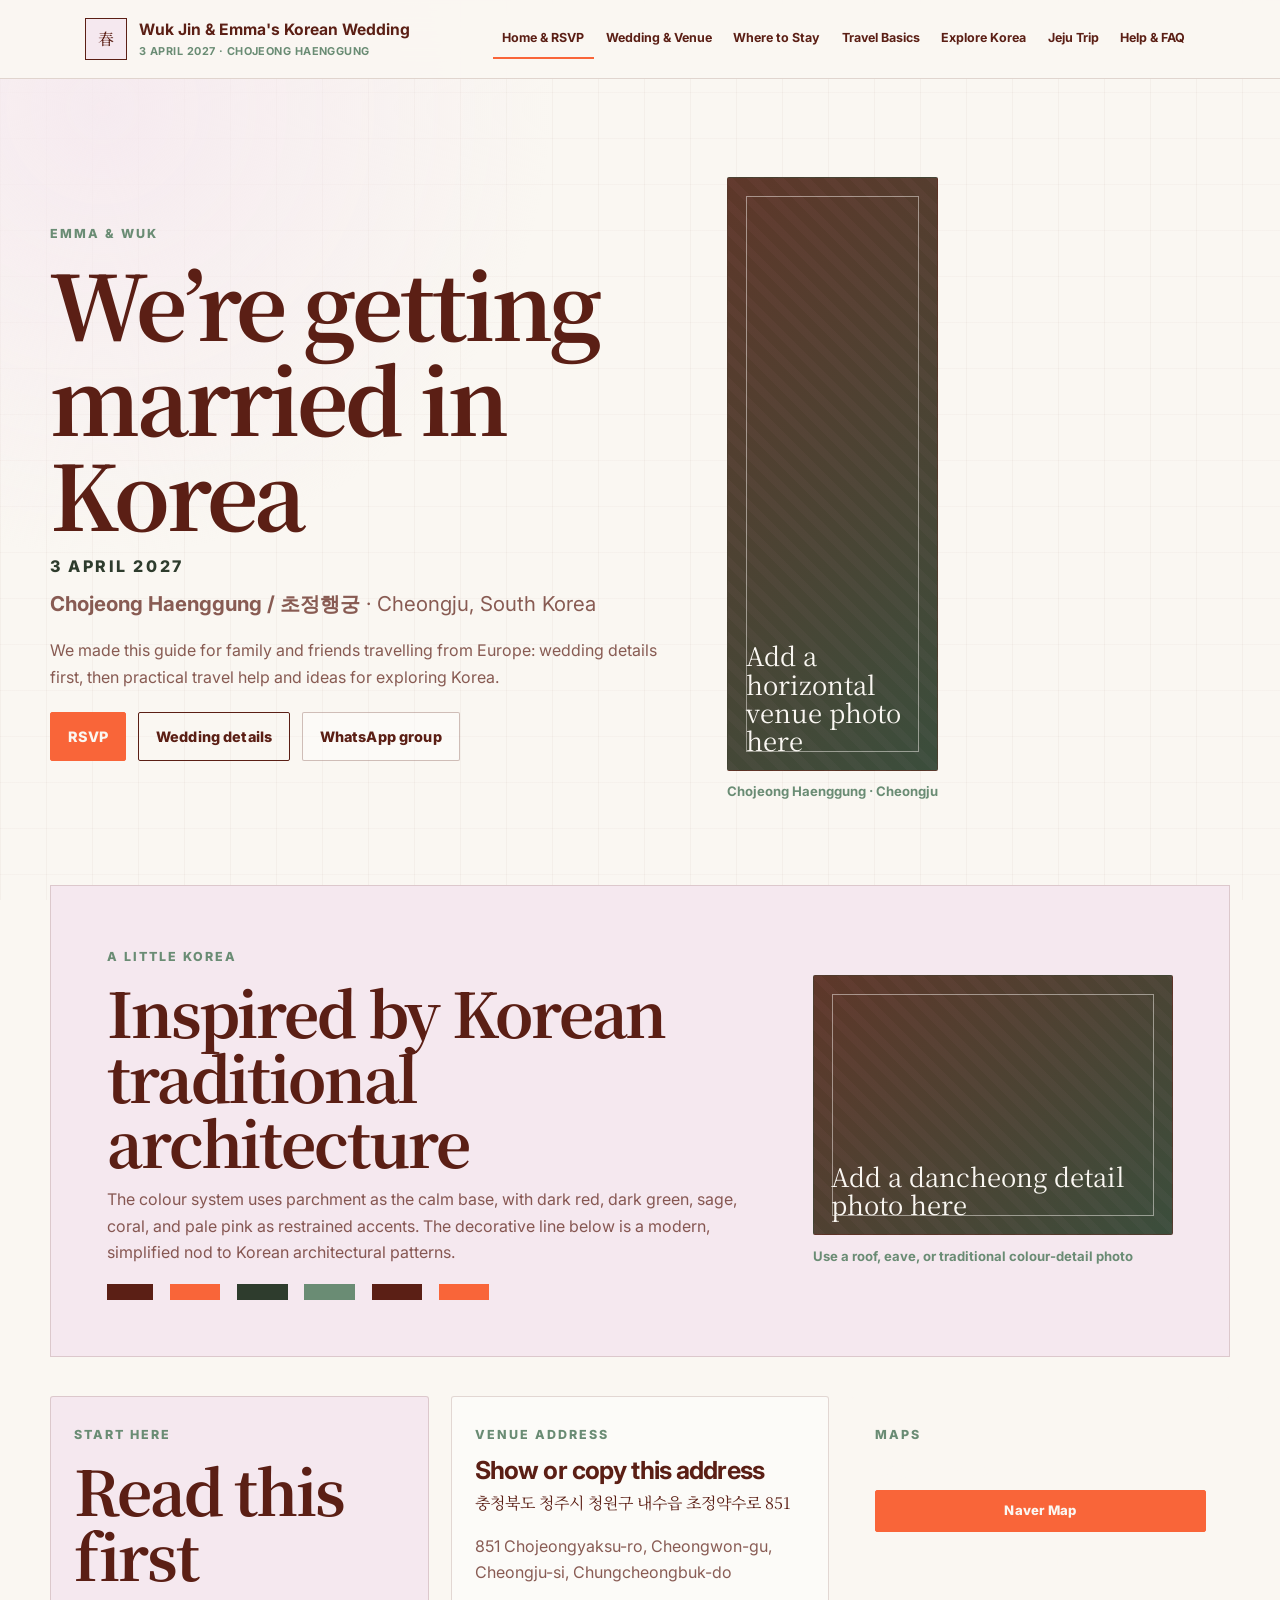
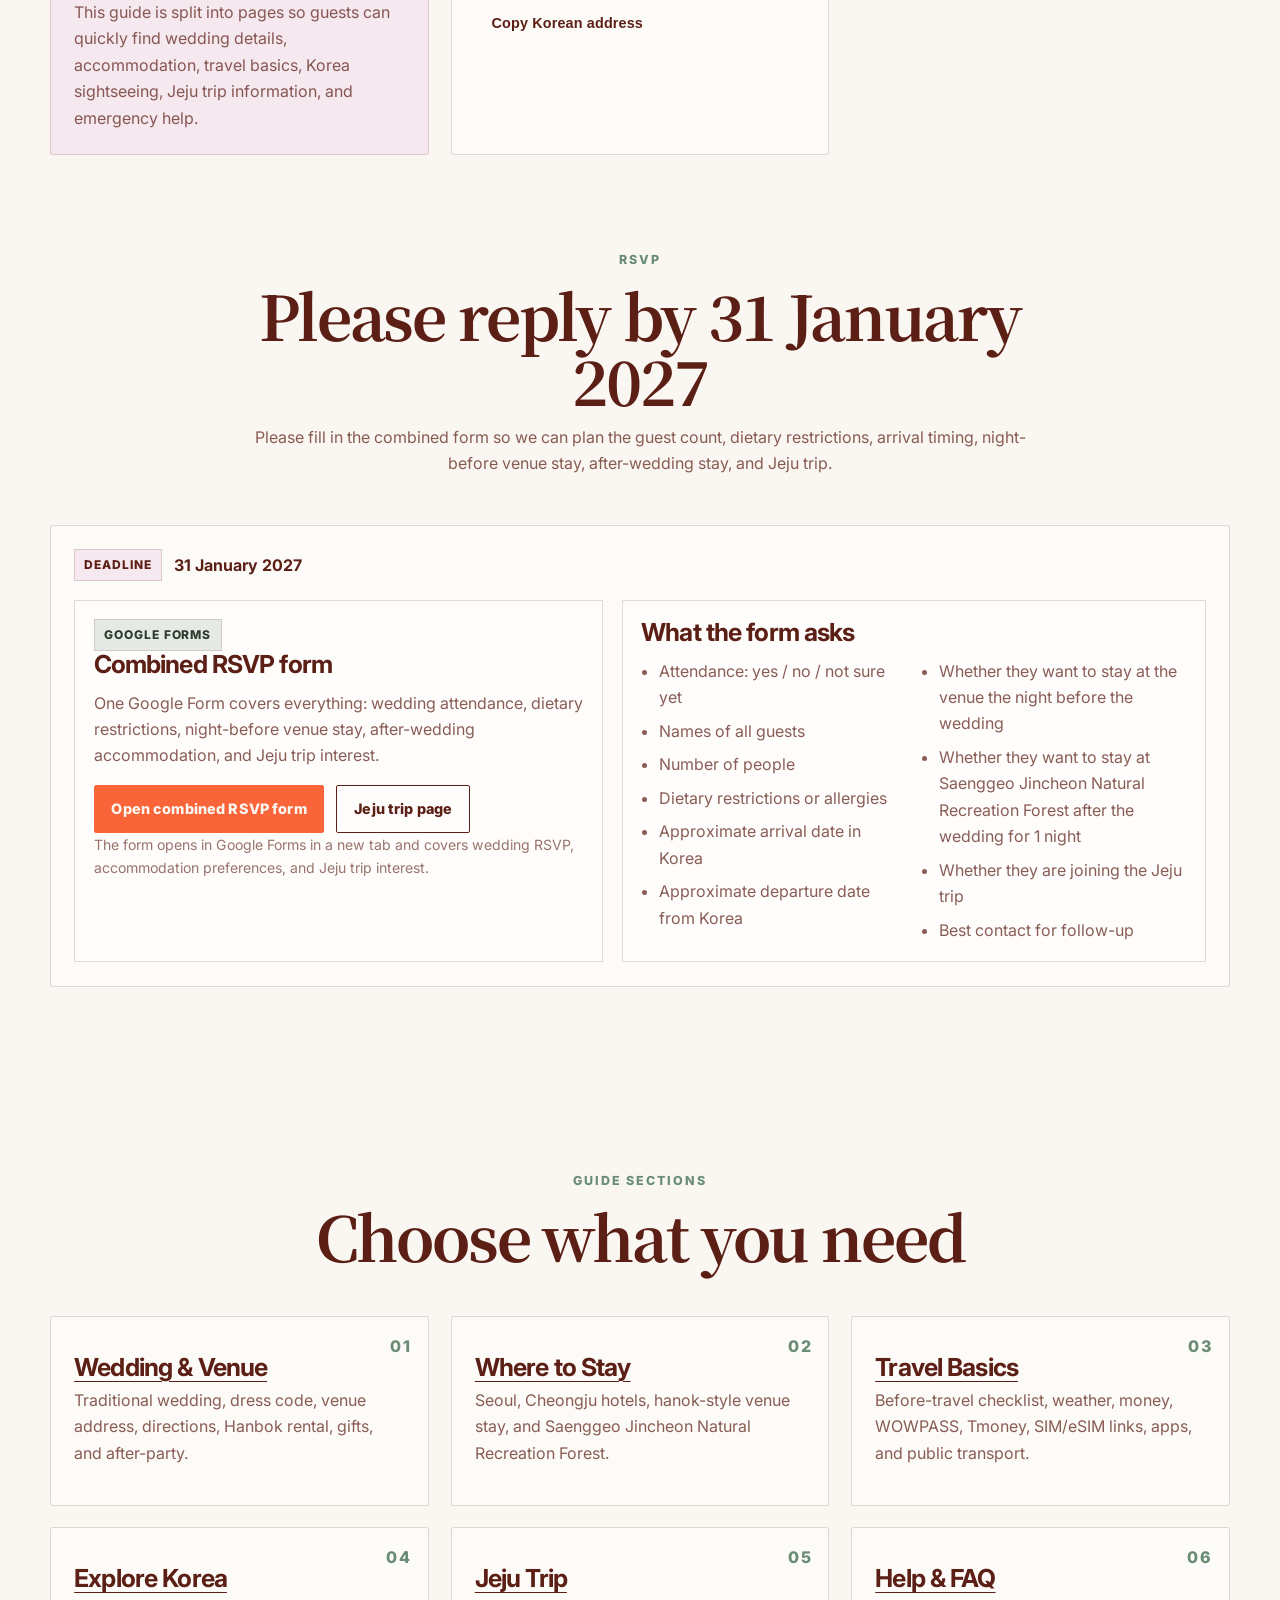
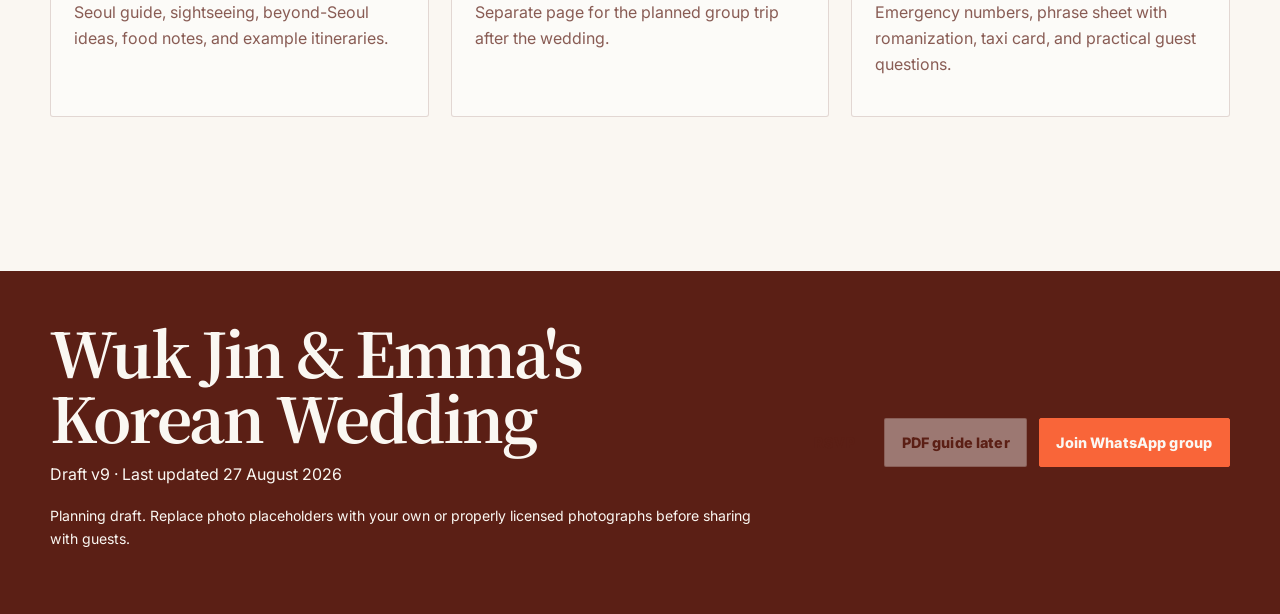
==== commit 514c5c11: "Add files via upload" ====
--- a/index.html
+++ b/index.html
@@ -5,12 +5,11 @@
   <meta name="viewport" content="width=device-width, initial-scale=1, viewport-fit=cover" />
   <meta name="robots" content="noindex, nofollow" />
   <meta name="description" content="Wedding travel guide for guests travelling from Europe to Korea." />
-  <title>Wuk Jin &amp; Emma's Korean Wedding · Home & RSVP</title>
+  <title>Wuk Jin &amp; Emma's Korean Wedding · Home &amp; RSVP</title>
   <link rel="preconnect" href="https://fonts.googleapis.com">
   <link rel="preconnect" href="https://fonts.gstatic.com" crossorigin>
   <link href="https://fonts.googleapis.com/css2?family=Inter:wght@400;500;600;700;800&family=Noto+Serif+KR:wght@500;700&display=swap" rel="stylesheet">
   <link rel="stylesheet" href="styles.css" />
-  
 </head>
 <body>
   <a class="skip-link" href="#main">Skip to content</a>
@@ -26,71 +25,74 @@
       <button class="nav-toggle" type="button" aria-expanded="false" aria-controls="nav-menu">Menu</button>
       <div class="nav-menu" id="nav-menu">
         <a href="index.html" aria-current="page">Home & RSVP</a>
-<a href="wedding.html">Wedding & Venue</a>
-<a href="stay.html">Where to Stay</a>
-<a href="travel.html">Travel Basics</a>
-<a href="explore.html">Explore Korea</a>
-<a href="jeju.html">Jeju Trip</a>
-<a href="help.html">Help & FAQ</a>
+        <a href="wedding.html">Wedding & Venue</a>
+        <a href="stay.html">Where to Stay</a>
+        <a href="travel.html">Travel Basics</a>
+        <a href="explore.html">Explore Korea</a>
+        <a href="jeju.html">Jeju Trip</a>
+        <a href="help.html">Help & FAQ</a>
       </div>
     </nav>
   </header>
+  <main id="main">
 
-  <main id="main">
-    
-<section class="hero section-shell">
+<section class="hero editorial-hero section-shell">
   <div class="hero-content">
-    <p class="eyebrow">A practical guide for family and friends travelling from Europe</p>
-    <h1>Welcome to Korea</h1>
-    <p class="hero-text">We are so happy to celebrate our wedding with you on <strong>3 April 2027</strong> at <strong>Chojeong Haenggung / 초정행궁</strong>, a countryside hanok-style venue near Cheongju.</p>
+    <p class="eyebrow">Emma &amp; Wuk</p>
+    <h1>We&rsquo;re getting married in Korea</h1>
+    <p class="hero-date">3 April 2027</p>
+    <p class="hero-text"><strong>Chojeong Haenggung / 초정행궁</strong> · Cheongju, South Korea</p>
+    <p>We made this guide for family and friends travelling from Europe: wedding details first, then practical travel help and ideas for exploring Korea.</p>
     <div class="button-row">
-      <a class="button button-primary" href="#rsvp">RSVP by 31 January</a>
+      <a class="button button-primary" href="#rsvp">RSVP</a>
       <a class="button" href="wedding.html">Wedding details</a>
-      <a class="button button-whatsapp" href="https://chat.whatsapp.com/J2dSPjKPdam8qmUr6eYeJn?s=cl&p=i&mlu=4" target="_blank" rel="noopener">Join WhatsApp group</a>
+      <a class="button button-soft" href="https://chat.whatsapp.com/J2dSPjKPdam8qmUr6eYeJn?s=cl&p=i&mlu=4" target="_blank" rel="noopener">WhatsApp group</a>
     </div>
   </div>
-  <aside class="hero-card" aria-label="Wedding at a glance">
-    <span class="card-kicker">At a glance</span>
-    <dl class="quick-facts">
-      <div><dt>Date</dt><dd>3 April 2027</dd></div>
-      <div><dt>Time</dt><dd>To be confirmed</dd></div>
-      <div><dt>Venue</dt><dd>Chojeong Haenggung / 초정행궁</dd></div>
-      <div><dt>Area</dt><dd>Cheongju, South Korea</dd></div>
-      <div><dt>After-party</dt><dd>Barbecue at the groom’s parents’ place</dd></div>
-    </dl>
-    <p class="microcopy">The ceremony time and final contact details will be added once confirmed. Join the WhatsApp group for guest updates.</p>
+  <aside class="hero-photo-wrap">
+    <figure class="photo-card hero-photo"><div class="photo-placeholder" data-label="Add a horizontal venue photo here"></div><figcaption>Chojeong Haenggung · Cheongju</figcaption></figure>
   </aside>
 </section>
 
+<section class="section-shell section feature-band little-korea">
+  <div>
+    <p class="eyebrow">A little Korea</p>
+    <h2>Inspired by Korean traditional architecture</h2>
+    <p>The colour system uses parchment as the calm base, with dark red, dark green, sage, coral, and pale pink as restrained accents. The decorative line below is a modern, simplified nod to Korean architectural patterns.</p>
+    <div class="motif" aria-hidden="true"></div>
+  </div>
+  <figure class="photo-card small-photo"><div class="photo-placeholder" data-label="Add a dancheong detail photo here"></div><figcaption>Use a roof, eave, or traditional colour-detail photo</figcaption></figure>
+</section>
+
 <section class="section-shell intro-grid" aria-label="Fast links">
-  <article class="info-card highlight-card">
-    <span class="icon" aria-hidden="true">☑</span>
+  <article class="info-card feature-card">
+    <span class="card-kicker">Start here</span>
     <h2>Read this first</h2>
-    <p>This guide is split into several pages so guests can quickly find the wedding details, accommodation, travel basics, Korea sightseeing, Jeju trip information, and emergency help.</p>
+    <p>This guide is split into pages so guests can quickly find wedding details, accommodation, travel basics, Korea sightseeing, Jeju trip information, and emergency help.</p>
   </article>
   <article class="info-card">
-    <span class="icon" aria-hidden="true">📍</span>
-    <h3>Venue address</h3>
+    <span class="card-kicker">Venue address</span>
+    <h3>Show or copy this address</h3>
     <p class="address-line">충청북도 청주시 청원구 내수읍 초정약수로 851</p>
     <p>851 Chojeongyaksu-ro, Cheongwon-gu, Cheongju-si, Chungcheongbuk-do</p>
     <button class="text-button copy-button" data-copy="충청북도 청주시 청원구 내수읍 초정약수로 851 초정행궁" data-toast="Korean venue address copied">Copy Korean address</button>
   </article>
-  <article class="info-card">
-    <span class="icon" aria-hidden="true">🗺️</span>
-    <h3>Map links</h3>
+  <article class="info-card dark-card">
+    <span class="card-kicker">Maps</span>
+    <h3>Open the venue</h3>
     <div class="stacked-buttons">
-      <a class="button mini" href="https://map.naver.com/p/search/%EC%B4%88%EC%A0%95%ED%96%89%EA%B6%81" target="_blank" rel="noopener">Open Naver Map</a>
-      <a class="button mini" href="https://map.kakao.com/link/search/%EC%B4%88%EC%A0%95%ED%96%89%EA%B6%81" target="_blank" rel="noopener">Open KakaoMap</a>
-      <a class="button mini" href="https://www.google.com/maps/search/?api=1&query=%EC%B4%88%EC%A0%95%ED%96%89%EA%B6%81" target="_blank" rel="noopener">Open Google Maps</a>
+      <a class="button mini button-primary" href="https://map.naver.com/p/search/%EC%B4%88%EC%A0%95%ED%96%89%EA%B6%81" target="_blank" rel="noopener">Naver Map</a>
+      <a class="button mini on-dark" href="https://map.kakao.com/link/search/%EC%B4%88%EC%A0%95%ED%96%89%EA%B6%81" target="_blank" rel="noopener">KakaoMap</a>
+      <a class="button mini on-dark" href="https://www.google.com/maps/search/?api=1&query=%EC%B4%88%EC%A0%95%ED%96%89%EA%B6%81" target="_blank" rel="noopener">Google Maps</a>
     </div>
   </article>
 </section>
 
-<section class="section-shell section" id="rsvp">
+<section class="section-shell section rsvp-section" id="rsvp">
   <div class="section-heading">
     <p class="eyebrow">RSVP</p>
     <h2>Please reply by 31 January 2027</h2>
-    <p>Please fill in the form below so we can plan the guest count, dietary restrictions, arrival timing, the night-before venue stay, the after-wedding stay, and the Jeju trip.</p>
+    <p>Please fill in the combined form so we can plan the guest count, dietary restrictions, arrival timing, night-before venue stay, after-wedding stay, and Jeju trip.</p>
   </div>
   <div class="rsvp-card form-card">
     <div class="deadline-strip">
@@ -109,7 +111,7 @@
         <p class="microcopy">The form opens in Google Forms in a new tab and covers wedding RSVP, accommodation preferences, and Jeju trip interest.</p>
       </div>
       <div class="form-summary">
-        <h3>Questions to include in the RSVP form</h3>
+        <h3>What the form asks</h3>
         <ul class="clean-list two-column-list">
           <li>Attendance: yes / no / not sure yet</li>
           <li>Names of all guests</li>
@@ -123,14 +125,6 @@
           <li>Best contact for follow-up</li>
         </ul>
       </div>
-      <!-- Optional embedded Google Form:
-      1. In Google Forms, click Send.
-      2. Select the <> embed tab.
-      3. Copy the iframe code.
-      4. Replace this commented block with the iframe.
-      Example:
-      <iframe class="google-form-frame" title="Wedding RSVP form" src="https://docs.google.com/forms/d/e/1FAIpQLSdutoI9xuWQs66O0dvgWJXQTmcAAgLYYoJTomGGPefU7otBHw/viewform?embedded=true">Loading…</iframe>
-      -->
     </div>
   </div>
 </section>
@@ -141,23 +135,22 @@
     <h2>Choose what you need</h2>
   </div>
   <div class="page-grid three">
-    <article class="page-card"><h3><a href="wedding.html">Wedding & Venue</a></h3><p>Traditional wedding, schedule placeholder, dress code, venue address, directions, Hanbok rental, and after-party.</p></article>
-    <article class="page-card"><h3><a href="stay.html">Where to Stay</a></h3><p>Seoul, Cheongju hotels, hanok-style venue stay before the wedding, and Saenggeo Jincheon Natural Recreation Forest after the wedding.</p></article>
-    <article class="page-card"><h3><a href="travel.html">Travel Basics</a></h3><p>Before-travel checklist, weather, money, EUR/KRW rate, SIM/eSIM links, apps, and public transport.</p></article>
-    <article class="page-card"><h3><a href="explore.html">Explore Korea</a></h3><p>Seoul guide, trips beyond Seoul, suggested itineraries, and a separate Jeju trip page, with participation collected through the main RSVP form.</p></article>
-    <article class="page-card"><h3><a href="help.html">Help & FAQ</a></h3><p>Emergency numbers, Korean phrase sheet with romanization, taxi phrase, and practical guest questions.</p></article>
-    <article class="page-card"><h3>PDF essentials</h3><p>A short printable PDF can be added later for offline wedding-day basics and QR codes.</p></article>
+    <article class="page-card"><span>01</span><h3><a href="wedding.html">Wedding &amp; Venue</a></h3><p>Traditional wedding, dress code, venue address, directions, Hanbok rental, gifts, and after-party.</p></article>
+    <article class="page-card"><span>02</span><h3><a href="stay.html">Where to Stay</a></h3><p>Seoul, Cheongju hotels, hanok-style venue stay, and Saenggeo Jincheon Natural Recreation Forest.</p></article>
+    <article class="page-card"><span>03</span><h3><a href="travel.html">Travel Basics</a></h3><p>Before-travel checklist, weather, money, WOWPASS, Tmoney, SIM/eSIM links, apps, and public transport.</p></article>
+    <article class="page-card"><span>04</span><h3><a href="explore.html">Explore Korea</a></h3><p>Seoul guide, sightseeing, beyond-Seoul ideas, food notes, and example itineraries.</p></article>
+    <article class="page-card"><span>05</span><h3><a href="jeju.html">Jeju Trip</a></h3><p>Separate page for the planned group trip after the wedding.</p></article>
+    <article class="page-card"><span>06</span><h3><a href="help.html">Help &amp; FAQ</a></h3><p>Emergency numbers, phrase sheet with romanization, taxi card, and practical guest questions.</p></article>
   </div>
 </section>
 
   </main>
-
   <footer class="site-footer">
     <div class="section-shell footer-grid">
       <div>
         <h2>Wuk Jin &amp; Emma's Korean Wedding</h2>
-        <p>Draft v6 · Last updated 26 August 2026</p>
-        <p class="microcopy">Planning draft. Confirm ceremony time, bookings, routes, and travel rules before sharing with guests.</p>
+        <p>Draft v9 · Last updated 27 August 2026</p>
+        <p class="microcopy">Planning draft. Replace photo placeholders with your own or properly licensed photographs before sharing with guests.</p>
       </div>
       <div class="footer-actions">
         <a class="button" href="index.html#rsvp">RSVP</a>
--- a/styles.css
+++ b/styles.css
@@ -1,104 +1,427 @@
 
-:root{
-  --bg:#fbf6ee;
-  --paper:#fffaf3;
-  --paper-strong:#fff3e6;
-  --ink:#2c2925;
-  --muted:#756f66;
-  --line:#e5dac8;
-  --sage:#6e8668;
-  --sage-dark:#4c6549;
-  --blush:#d69a8b;
-  --gold:#b68b42;
-  --shadow:0 18px 60px rgba(69,53,33,.12);
-  --radius:24px;
-  --nav-h:76px;
-}
-*{box-sizing:border-box}
-html{scroll-behavior:smooth; overflow-x:hidden; width:100%;}
-body{
-  margin:0;
-  font-family:Inter,system-ui,-apple-system,BlinkMacSystemFont,"Segoe UI",sans-serif;
-  color:var(--ink);
+:root {
+  --dark-red: #5B1F15;
+  --coral: #F96539;
+  --dark-green: #2E3C2D;
+  --sage: #6A8C74;
+  --pale-pink: #F5E8EF;
+  --parchment: #FAF7F2;
+  --white: #FFFFFF;
+  --ink-soft: rgba(91, 31, 21, 0.72);
+  --line: rgba(91, 31, 21, 0.16);
+  --line-dark: rgba(250, 247, 242, 0.24);
+  --max: 1180px;
+  --nav-h: 78px;
+}
+
+* { box-sizing: border-box; }
+html { scroll-behavior: smooth; overflow-x: hidden; }
+body {
+  margin: 0;
+  min-width: 0;
+  overflow-x: hidden;
+  background: var(--parchment);
+  color: var(--dark-red);
+  font-family: Inter, system-ui, -apple-system, BlinkMacSystemFont, "Segoe UI", sans-serif;
+  font-size: 16px;
+  line-height: 1.65;
+}
+body::before {
+  content: "";
+  position: fixed;
+  inset: 0;
+  z-index: -1;
+  pointer-events: none;
   background:
-    radial-gradient(circle at top left, rgba(214,154,139,.18), transparent 34rem),
-    radial-gradient(circle at 85% 10%, rgba(110,134,104,.17), transparent 28rem),
-    var(--bg);
-  line-height:1.58;
-  overflow-x:hidden;
-  width:100%;
-  min-height:100vh;
-  padding-top:var(--nav-h);
-}
-a{color:inherit}
-img,svg,video{max-width:100%; height:auto}
-button,input,textarea{font:inherit}
-.skip-link{position:absolute;left:-999px;top:auto;background:var(--ink);color:#fff;padding:.7rem 1rem;z-index:20}
-.skip-link:focus{left:1rem;top:1rem}
-.site-nav-wrap{
-  position:fixed;
-  top:0;
-  left:0;
-  right:0;
-  z-index:1000;
-  background:rgba(251,246,238,.93);
-  backdrop-filter:blur(16px);
-  border-bottom:1px solid rgba(229,218,200,.9);
-}
-.nav{
-  min-height:var(--nav-h);
-  max-width:1180px;
-  margin:0 auto;
-  padding:.75rem clamp(.9rem,3vw,1.4rem);
-  display:flex;
-  align-items:center;
-  gap:1rem;
-  justify-content:space-between;
-}
-.brand{display:flex;align-items:center;gap:.72rem;text-decoration:none;min-width:0;}
-.brand-mark{width:42px;height:42px;border-radius:50%;display:grid;place-items:center;background:var(--sage);color:#fff;font-family:"Noto Serif KR",serif;font-size:1.15rem;flex:0 0 auto}
-.brand-text{min-width:0}
-.brand strong{display:block;font-weight:800;white-space:nowrap;overflow:hidden;text-overflow:ellipsis;max-width:42vw}
-.brand small{display:block;color:var(--muted);font-size:.76rem;white-space:nowrap;overflow:hidden;text-overflow:ellipsis;max-width:42vw}
-.nav-menu{display:flex;align-items:center;gap:.2rem;flex-wrap:wrap;justify-content:flex-end}
-.nav-menu a{font-size:.91rem;text-decoration:none;color:var(--muted);font-weight:700;padding:.55rem .72rem;border-radius:999px;white-space:nowrap}
-.nav-menu a:hover,.nav-menu a[aria-current="page"]{background:#fff;color:var(--sage-dark);box-shadow:0 5px 22px rgba(69,53,33,.08)}
-.nav-toggle{display:none;border:1px solid var(--line);background:#fff;border-radius:999px;padding:.55rem .8rem;color:var(--ink);font-weight:800}
-.section-shell{width:min(1120px, calc(100% - 32px)); margin-inline:auto}
-.hero,.page-hero{padding:clamp(2.1rem,6vw,4.8rem) 0 1.8rem;}
-.hero{display:grid;grid-template-columns:minmax(0,1.35fr) minmax(280px,.65fr);gap:1.35rem;align-items:stretch}
-.hero-content,.hero-card,.page-hero,.info-card,.page-card,.rsvp-card,.map-card,.feature-card,.checklist-card,.faq-list details,.phrase-list article{
-  background:rgba(255,250,243,.9);
-  border:1px solid var(--line);
-  border-radius:var(--radius);
-  box-shadow:var(--shadow);
-}
-.hero-content,.page-hero{padding:clamp(1.35rem,4vw,3rem);position:relative;overflow:hidden}
-.hero-content:before,.page-hero:before{content:"";position:absolute;inset:auto -6rem -8rem auto;width:18rem;height:18rem;background:radial-gradient(circle,rgba(214,154,139,.18),transparent 70%);pointer-events:none}
-.hero-card{padding:1.3rem;align-self:stretch}
-.eyebrow,.card-kicker{font-size:.76rem;text-transform:uppercase;letter-spacing:.12em;color:var(--sage-dark);font-weight:900;margin:0 0 .65rem}
-h1,h2,h3{line-height:1.14;margin:0 0 .7rem}h1{font-size:clamp(2.15rem,7vw,4.9rem);letter-spacing:-.055em}h2{font-size:clamp(1.45rem,4vw,2.35rem);letter-spacing:-.035em}h3{font-size:1.14rem}p{margin:.4rem 0 0}.hero-text,.page-hero p{font-size:clamp(1.04rem,2.4vw,1.24rem);color:#514c45;max-width:62ch}.button-row{display:flex;flex-wrap:wrap;gap:.65rem;margin-top:1.25rem}.button{display:inline-flex;align-items:center;justify-content:center;min-height:44px;padding:.72rem 1rem;border-radius:999px;border:1px solid var(--line);background:#fff;text-decoration:none;font-weight:850;color:var(--ink);box-shadow:0 8px 26px rgba(69,53,33,.08);cursor:pointer;max-width:100%;text-align:center}.button-primary{background:var(--sage-dark);color:#fff;border-color:var(--sage-dark)}.button-soft{background:var(--paper-strong);color:#704c40}.button-whatsapp{background:#e7f6ec;border-color:#bcdcc7;color:#205b37}.button[aria-disabled="true"]{opacity:.74;cursor:not-allowed}.button.mini{min-height:38px;padding:.58rem .82rem;font-size:.9rem}.text-button{border:0;background:transparent;color:var(--sage-dark);font-weight:900;text-decoration:underline;text-underline-offset:4px;padding:0;cursor:pointer}.quick-facts{margin:0;display:grid;gap:.68rem}.quick-facts div{padding:.75rem .8rem;background:#fff;border-radius:18px;border:1px solid var(--line)}.quick-facts dt{font-size:.74rem;color:var(--muted);font-weight:800;text-transform:uppercase;letter-spacing:.08em}.quick-facts dd{margin:0;font-weight:850}.quick-facts.compact div{padding:.65rem}.microcopy{font-size:.88rem;color:var(--muted)}.section{padding:1.4rem 0}.section-heading{margin-bottom:1rem;max-width:780px}.intro-grid{display:grid;grid-template-columns:1.05fr .95fr .8fr;gap:1rem;padding:1rem 0 1.4rem}.cards,.page-grid{display:grid;gap:1rem}.cards.two,.form-grid.two{grid-template-columns:repeat(2,minmax(0,1fr))}.cards.three,.page-grid.three{grid-template-columns:repeat(3,minmax(0,1fr))}.info-card,.page-card,.rsvp-card,.map-card,.feature-card,.checklist-card{padding:1.15rem;min-width:0}.highlight-card{background:linear-gradient(135deg,rgba(110,134,104,.14),rgba(255,250,243,.96))}.icon{font-size:1.55rem}.address-line{font-weight:800;color:var(--sage-dark);word-break:keep-all}.stacked-buttons{display:grid;gap:.55rem;margin-top:.9rem}.page-card a{text-decoration:none}.page-card a:hover{text-decoration:underline}.deadline-strip{display:flex;align-items:center;gap:.75rem;flex-wrap:wrap;margin-bottom:1rem}.pill{display:inline-flex;align-items:center;border-radius:999px;padding:.32rem .72rem;font-size:.78rem;font-weight:900}.pill.blush{background:#f5ddd7;color:#7b4038}.pill.green{background:#dfeee0;color:#3d633b}.guide-form{display:grid;gap:1rem}.guide-form label{display:grid;gap:.32rem;font-weight:800}.guide-form input,.guide-form textarea{width:100%;border:1px solid var(--line);border-radius:16px;background:#fff;padding:.86rem;color:var(--ink);min-width:0}.guide-form textarea{resize:vertical}.guide-form fieldset{border:1px solid var(--line);border-radius:18px;padding:.9rem;background:#fff}.guide-form legend{font-weight:900}.radio-row{display:flex!important;grid-template-columns:auto 1fr;align-items:center;gap:.55rem;font-weight:650;margin:.35rem 0}.radio-row input{width:auto}.hidden{position:absolute!important;width:1px;height:1px;padding:0;margin:-1px;overflow:hidden;clip:rect(0,0,0,0);white-space:nowrap;border:0}.map-card{margin-top:1rem;background:linear-gradient(135deg,#fffaf3,#fff1e8)}.korean-big{font-family:"Noto Serif KR",serif;font-size:clamp(1.2rem,4vw,2rem);font-weight:700;line-height:1.35;word-break:keep-all}.feature-card{background:linear-gradient(135deg,rgba(110,134,104,.15),rgba(255,250,243,.94))}.clean-list{margin:.8rem 0 0;padding-left:1.2rem}.checklist-card{display:grid;gap:.72rem}.checklist-card label{display:flex;gap:.65rem;align-items:flex-start}.checklist-card input{margin-top:.25rem;accent-color:var(--sage)}.rate-card{background:linear-gradient(135deg,rgba(182,139,66,.15),#fffaf3)}.rate-display{font-size:clamp(2rem,8vw,3.4rem);font-weight:900;color:var(--sage-dark);line-height:1.05}.phrase-list{display:grid;gap:.8rem}.phrase-list article{display:grid;grid-template-columns:1fr 1fr 1fr;gap:.75rem;align-items:center;padding:.9rem}.phrase-list span{font-family:"Noto Serif KR",serif;font-size:1.2rem;font-weight:700}.phrase-list em{color:var(--muted);font-style:normal}.faq-list{display:grid;gap:.75rem}.faq-list details{padding:.95rem 1.1rem}.faq-list summary{font-weight:900;cursor:pointer}.big-number{font-size:2.5rem;font-weight:900;color:var(--sage-dark);line-height:1}.site-footer{padding:2rem 0 1.2rem;margin-top:1.5rem;background:rgba(255,250,243,.76);border-top:1px solid var(--line)}.footer-grid{display:flex;justify-content:space-between;gap:1rem;align-items:flex-start}.footer-actions{display:flex;gap:.65rem;flex-wrap:wrap;justify-content:flex-end}.toast{position:fixed;left:50%;bottom:calc(1rem + env(safe-area-inset-bottom));transform:translateX(-50%) translateY(1rem);background:var(--ink);color:#fff;border-radius:999px;padding:.75rem 1rem;font-weight:800;z-index:2000;transition:.25s ease;box-shadow:var(--shadow);max-width:calc(100vw - 32px);text-align:center;opacity:0;visibility:hidden;pointer-events:none}.toast.show{transform:translateX(-50%) translateY(0);opacity:1;visibility:visible}
-@media (max-width: 940px){
-  :root{--nav-h:68px}
-  .nav{position:relative;min-height:var(--nav-h)}
-  .brand strong{max-width:56vw}.brand small{max-width:56vw}
-  .nav-toggle{display:inline-flex;z-index:2}
-  .nav-menu{position:absolute;top:calc(100% + .35rem);left:1rem;right:1rem;display:none;flex-direction:column;align-items:stretch;background:rgba(255,250,243,.98);border:1px solid var(--line);border-radius:22px;padding:.55rem;box-shadow:var(--shadow)}
-  .nav-menu.open{display:flex}.nav-menu a{border-radius:16px;padding:.8rem}.hero,.intro-grid,.cards.two,.cards.three,.page-grid.three,.form-grid.two{grid-template-columns:1fr}.footer-grid{display:grid}.footer-actions{justify-content:flex-start}.section-shell{width:min(100% - 24px, 1120px)}
-}
-@media (max-width: 560px){
-  :root{--nav-h:64px;--radius:20px}
-  body{padding-top:var(--nav-h);background:var(--bg)}
-  .nav{padding:.62rem .75rem;gap:.6rem}.brand-mark{width:38px;height:38px}.brand strong{font-size:.95rem;max-width:48vw}.brand small{font-size:.68rem;max-width:48vw}.nav-toggle{padding:.5rem .68rem}
-  .section-shell{width:calc(100% - 20px)}
-  .hero,.page-hero{padding:1rem 0 .8rem}.hero-content,.hero-card,.page-hero,.info-card,.page-card,.rsvp-card,.map-card,.feature-card,.checklist-card{padding:1rem;border-radius:20px}.button-row{display:grid;grid-template-columns:1fr;width:100%}.button{width:100%;white-space:normal}.phrase-list article{grid-template-columns:1fr;gap:.2rem}.korean-big{font-size:1.25rem}.site-footer{margin-top:1rem;padding-bottom:1rem}.section{padding:1rem 0}.intro-grid{padding:.8rem 0}.cards,.page-grid{gap:.75rem}
-}
-
-
-.google-form-panel{display:grid;gap:1rem}
-.form-placeholder,.form-summary{background:#fff;border:1px solid var(--line);border-radius:20px;padding:1rem;min-width:0}
-.google-form-frame{width:100%;min-height:900px;border:1px solid var(--line);border-radius:20px;background:#fff;box-shadow:0 8px 26px rgba(69,53,33,.08)}
-.compact-buttons{margin-top:1rem}
-.two-column-list{columns:2;column-gap:2rem}
-.two-column-list li{break-inside:avoid;margin-bottom:.35rem}
-@media (max-width: 560px){.two-column-list{columns:1}.google-form-frame{min-height:760px}.compact-buttons{display:grid;grid-template-columns:1fr}.form-placeholder,.form-summary{padding:.9rem;border-radius:18px}}
+    radial-gradient(circle at 8% 12%, rgba(245,232,239,.85), transparent 28rem),
+    linear-gradient(90deg, rgba(91,31,21,.035) 1px, transparent 1px),
+    linear-gradient(180deg, rgba(91,31,21,.025) 1px, transparent 1px);
+  background-size: auto, 46px 46px, 46px 46px;
+}
+img, svg, video { max-width: 100%; height: auto; }
+a { color: var(--dark-red); text-decoration-thickness: 1px; text-underline-offset: .22em; }
+a:hover { color: var(--coral); }
+p { margin: 0 0 1rem; color: var(--ink-soft); }
+h1, h2, h3 { color: var(--dark-red); line-height: 1.06; margin: 0 0 .75rem; letter-spacing: -0.035em; }
+h1, h2 { font-family: "Noto Serif KR", Georgia, serif; font-weight: 700; }
+h1 { font-size: clamp(3rem, 7vw, 6.5rem); }
+h2 { font-size: clamp(2rem, 4.8vw, 4.2rem); }
+h3 { font-size: clamp(1.12rem, 2vw, 1.55rem); }
+strong { color: inherit; }
+
+.skip-link {
+  position: fixed; top: 10px; left: 10px; z-index: 9999;
+  transform: translateY(-160%); padding: .7rem 1rem;
+  background: var(--dark-green); color: var(--parchment); border: 1px solid var(--line-dark);
+}
+.skip-link:focus { transform: none; }
+
+.site-nav-wrap {
+  position: sticky;
+  top: 0;
+  z-index: 1000;
+  background: rgba(250,247,242,.92);
+  backdrop-filter: blur(18px);
+  border-bottom: 1px solid var(--line);
+}
+.nav {
+  min-height: var(--nav-h);
+  max-width: var(--max);
+  margin: 0 auto;
+  padding: .72rem clamp(1rem, 3.5vw, 2.2rem);
+  display: flex;
+  align-items: center;
+  justify-content: space-between;
+  gap: 1rem;
+}
+.brand { display: inline-flex; align-items: center; gap: .75rem; min-width: 0; color: var(--dark-red); text-decoration: none; }
+.brand-mark {
+  width: 42px; height: 42px;
+  display: grid; place-items: center;
+  border: 1px solid var(--dark-red);
+  color: var(--dark-red);
+  font-family: "Noto Serif KR", serif;
+  background: var(--pale-pink);
+}
+.brand-text { display: grid; min-width: 0; }
+.brand-text strong { font-size: .98rem; white-space: nowrap; overflow: hidden; text-overflow: ellipsis; }
+.brand-text small { color: var(--sage); font-weight: 700; letter-spacing: .04em; text-transform: uppercase; font-size: .68rem; }
+.nav-menu { display: flex; align-items: center; gap: .1rem; }
+.nav-menu a {
+  text-decoration: none;
+  font-weight: 700;
+  font-size: .78rem;
+  padding: .55rem .62rem;
+  border-bottom: 2px solid transparent;
+  color: var(--dark-red);
+}
+.nav-menu a:hover, .nav-menu a[aria-current="page"] { border-color: var(--coral); color: var(--dark-red); }
+.nav-toggle { display: none; }
+
+.section-shell { width: min(var(--max), calc(100% - 2rem)); margin: 0 auto; }
+.section { padding: clamp(3.2rem, 7vw, 6.5rem) 0; }
+.section-heading { max-width: 780px; margin: 0 auto clamp(1.8rem, 4vw, 3rem); text-align: center; }
+.section-heading.left-align { margin-left: 0; text-align: left; }
+.eyebrow, .card-kicker {
+  display: inline-block;
+  margin: 0 0 .7rem;
+  color: var(--sage);
+  font-size: .78rem;
+  letter-spacing: .16em;
+  text-transform: uppercase;
+  font-weight: 800;
+}
+.hero { min-height: calc(100svh - var(--nav-h)); padding: clamp(3rem, 7vw, 7rem) 0; }
+.editorial-hero { display: grid; grid-template-columns: minmax(0, 1fr) minmax(310px, .82fr); gap: clamp(2rem, 5vw, 5rem); align-items: center; }
+.hero-date {
+  margin: .25rem 0 .5rem;
+  color: var(--dark-green);
+  font-weight: 800;
+  letter-spacing: .16em;
+  text-transform: uppercase;
+}
+.hero-text { font-size: clamp(1.05rem, 1.6vw, 1.32rem); max-width: 700px; }
+.hero-photo-wrap { align-self: stretch; display: flex; align-items: center; }
+
+.page-hero {
+  padding: clamp(3.2rem, 7vw, 6rem) 0 clamp(2.4rem, 5vw, 4.2rem);
+  min-height: 42vh;
+}
+.dark-hero, .jeju-hero {
+  width: min(1240px, calc(100% - 2rem));
+  margin-top: 1.2rem;
+  padding: clamp(2rem, 5vw, 4rem);
+  display: grid;
+  grid-template-columns: minmax(0, .95fr) minmax(280px, .75fr);
+  gap: clamp(1.5rem, 4vw, 4rem);
+  align-items: center;
+  background: var(--dark-green);
+  color: var(--parchment);
+  border: 1px solid var(--dark-green);
+}
+.jeju-hero { background: linear-gradient(135deg, var(--dark-green), var(--sage)); }
+.dark-hero h1, .dark-hero h2, .dark-hero h3, .dark-hero p,
+.jeju-hero h1, .jeju-hero h2, .jeju-hero h3, .jeju-hero p { color: var(--parchment); }
+.dark-hero .eyebrow, .jeju-hero .eyebrow { color: rgba(250,247,242,.78); }
+
+.button-row { display: flex; flex-wrap: wrap; gap: .75rem; align-items: center; margin-top: 1.4rem; }
+.button, button.text-button {
+  display: inline-flex;
+  align-items: center;
+  justify-content: center;
+  min-height: 44px;
+  padding: .7rem 1.05rem;
+  border: 1px solid var(--dark-red);
+  background: transparent;
+  color: var(--dark-red);
+  text-decoration: none;
+  font-weight: 800;
+  font-size: .9rem;
+  letter-spacing: .01em;
+  cursor: pointer;
+  border-radius: 2px;
+  transition: transform .18s ease, background-color .18s ease, color .18s ease, border-color .18s ease;
+}
+.button:hover, .text-button:hover { transform: translateY(-1px); }
+.button-primary { background: var(--coral); border-color: var(--coral); color: var(--parchment); }
+.button-primary:hover { color: var(--parchment); background: #e95129; border-color: #e95129; }
+.button-soft { border-color: rgba(91,31,21,.28); background: rgba(255,255,255,.4); }
+.button-whatsapp { border-color: var(--sage); color: var(--dark-green); }
+.button.mini { min-height: 38px; padding: .55rem .8rem; font-size: .82rem; }
+.button.on-dark, .on-dark { color: var(--parchment); border-color: rgba(250,247,242,.8); }
+.button.on-dark:hover, .on-dark:hover { background: var(--parchment); color: var(--dark-green); }
+.text-button {
+  border: 0 !important;
+  background: transparent !important;
+  color: var(--dark-red);
+  padding: 0;
+  min-height: 0;
+  font-weight: 800;
+  text-decoration: underline;
+  text-decoration-color: var(--sage);
+  text-underline-offset: .28em;
+}
+.on-dark-link { color: var(--parchment); text-decoration-color: var(--coral); }
+.compact-buttons { margin-top: 1rem; }
+.stacked-buttons { display: grid; gap: .55rem; }
+
+.cards, .page-grid, .photo-grid, .intro-grid { display: grid; gap: clamp(1rem, 2.2vw, 1.35rem); }
+.cards.two, .page-grid.two { grid-template-columns: repeat(2, minmax(0,1fr)); }
+.cards.three, .page-grid.three, .intro-grid { grid-template-columns: repeat(3, minmax(0,1fr)); }
+.photo-grid.three { grid-template-columns: repeat(3, minmax(0,1fr)); }
+.photo-grid.five-food { grid-template-columns: repeat(5, minmax(0,1fr)); }
+.info-card, .page-card, .form-card, .map-card, .photo-info-card, .destination-card {
+  background: rgba(255,255,255,.46);
+  border: 1px solid var(--line);
+  border-radius: 3px;
+  padding: clamp(1.1rem, 2.2vw, 1.45rem);
+  box-shadow: none;
+}
+.info-card h3, .page-card h3 { margin-bottom: .45rem; }
+.info-card p:last-child, .page-card p:last-child { margin-bottom: 0; }
+.feature-card, .highlight-card { background: var(--pale-pink); }
+.dark-card { background: transparent; border-color: var(--line-dark); color: var(--parchment); }
+.dark-card h2, .dark-card h3, .dark-card p, .dark-card dt, .dark-card dd { color: var(--parchment); }
+.page-card { position: relative; min-height: 190px; padding-top: 2.3rem; }
+.page-card span { position: absolute; top: 1rem; right: 1rem; color: var(--sage); font-weight: 800; letter-spacing: .12em; }
+.page-card h3 a { color: inherit; }
+
+.feature-band {
+  display: grid;
+  grid-template-columns: minmax(0, 1fr) minmax(240px, .55fr);
+  gap: clamp(1.5rem, 4vw, 4rem);
+  align-items: center;
+  padding: clamp(2rem, 5vw, 3.5rem);
+  background: var(--pale-pink);
+  border: 1px solid var(--line);
+}
+.little-korea { margin-top: -1rem; margin-bottom: clamp(1rem, 3vw, 2.5rem); }
+.motif {
+  width: min(420px, 100%);
+  height: 16px;
+  margin-top: 1.2rem;
+  background:
+    linear-gradient(90deg, var(--dark-red) 0 11%, transparent 11% 15%, var(--coral) 15% 27%, transparent 27% 31%, var(--dark-green) 31% 43%, transparent 43% 47%, var(--sage) 47% 59%, transparent 59% 63%, var(--dark-red) 63% 75%, transparent 75% 79%, var(--coral) 79% 91%, transparent 91%);
+}
+
+.photo-card { margin: 0; }
+.photo-placeholder {
+  position: relative;
+  min-height: 230px;
+  border-radius: 2px;
+  border: 1px solid rgba(91,31,21,.2);
+  overflow: hidden;
+  background:
+    linear-gradient(135deg, rgba(91,31,21,.78), rgba(46,60,45,.78)),
+    repeating-linear-gradient(45deg, rgba(250,247,242,.16) 0 8px, transparent 8px 18px),
+    var(--sage);
+}
+.photo-placeholder::before {
+  content: "";
+  position: absolute; inset: 18px;
+  border: 1px solid rgba(250,247,242,.48);
+}
+.photo-placeholder::after {
+  content: attr(data-label);
+  position: absolute;
+  left: 1.1rem; right: 1.1rem; bottom: 1rem;
+  color: var(--parchment);
+  font-family: "Noto Serif KR", Georgia, serif;
+  font-size: clamp(1.25rem, 2vw, 1.75rem);
+  line-height: 1.1;
+}
+.photo-card figcaption {
+  margin-top: .65rem;
+  color: var(--sage);
+  font-size: .82rem;
+  font-weight: 700;
+}
+.hero-photo .photo-placeholder { min-height: min(66svh, 620px); }
+.wide-photo .photo-placeholder { min-height: 320px; }
+.vertical-photo .photo-placeholder { min-height: 520px; }
+.small-photo .photo-placeholder { min-height: 260px; }
+.image-top { margin: -1.15rem -1.15rem 1rem; }
+.image-top .photo-placeholder { min-height: 220px; border-left: 0; border-right: 0; border-top: 0; }
+.list-photo .photo-placeholder { min-height: 180px; }
+.photo-info-card { padding: 0; overflow: hidden; }
+.photo-info-card h3, .photo-info-card p { padding-inline: 1.2rem; }
+.photo-info-card h3 { padding-top: 1rem; }
+.photo-info-card p { padding-bottom: 1.2rem; }
+
+.pink-section {
+  width: min(1240px, calc(100% - 1rem));
+  padding: clamp(3rem, 6vw, 5rem) clamp(1rem, 3vw, 2.3rem);
+  background: var(--pale-pink);
+  border: 1px solid var(--line);
+}
+.dark-section {
+  width: min(1240px, calc(100% - 1rem));
+  padding: clamp(3rem, 6vw, 5rem) clamp(1rem, 3vw, 2.3rem);
+  background: var(--dark-green);
+  color: var(--parchment);
+  border: 1px solid var(--dark-green);
+}
+.dark-section h2, .dark-section h3, .dark-section p, .dark-section .eyebrow { color: var(--parchment); }
+.sage-section {
+  width: min(1240px, calc(100% - 1rem));
+  padding: clamp(3rem, 6vw, 5rem) clamp(1rem, 3vw, 2.3rem);
+  background: rgba(106,140,116,.18);
+  border: 1px solid rgba(106,140,116,.35);
+}
+.editorial-split { display: grid; grid-template-columns: .52fr 1fr; gap: clamp(1.5rem, 4vw, 4rem); align-items: center; }
+.editorial-split.reverse { grid-template-columns: 1fr .52fr; }
+.compact-cards { margin-top: 1.1rem; }
+.photo-decision-grid { display: grid; grid-template-columns: repeat(3, minmax(0, 1fr)); gap: clamp(1rem, 2.2vw, 1.35rem); }
+.destination-card { display: grid; padding: 1.15rem; }
+
+.magazine-section { display: grid; gap: 1.4rem; }
+.magazine-card {
+  display: grid;
+  grid-template-columns: minmax(0, .65fr) minmax(260px, .35fr);
+  gap: clamp(1rem, 3vw, 2.4rem);
+  align-items: center;
+  border-top: 1px solid var(--line);
+  padding-top: 1.2rem;
+}
+.magazine-card.reverse { grid-template-columns: minmax(260px, .35fr) minmax(0, .65fr); }
+.magazine-card.reverse .photo-card { order: 2; }
+.destination-list { display: grid; gap: 1rem; }
+.destination-list article {
+  display: grid;
+  grid-template-columns: minmax(230px, .35fr) 1fr;
+  gap: 1.2rem;
+  align-items: center;
+  border: 1px solid var(--line-dark);
+  padding: .9rem;
+}
+.destination-list h3, .destination-list p { color: var(--parchment); }
+
+.quick-facts { display: grid; gap: .8rem; margin: 0; }
+.quick-facts div { display: grid; grid-template-columns: 120px 1fr; gap: 1rem; border-top: 1px solid var(--line); padding-top: .75rem; }
+.dark-card .quick-facts div { border-color: var(--line-dark); }
+dt { color: var(--sage); font-weight: 800; font-size: .78rem; text-transform: uppercase; letter-spacing: .12em; }
+dd { margin: 0; color: var(--dark-red); font-weight: 700; }
+.address-line, .korean-big { font-family: "Noto Serif KR", Georgia, serif; color: var(--dark-red); }
+.korean-big { font-size: clamp(1.25rem, 3vw, 2.1rem); line-height: 1.35; }
+.clean-list { margin: 0; padding-left: 1.1rem; color: var(--ink-soft); }
+.clean-list li + li { margin-top: .45rem; }
+.two-column-list { columns: 2; column-gap: 2rem; }
+.pill {
+  display: inline-flex; align-items: center;
+  padding: .32rem .58rem;
+  border: 1px solid var(--line);
+  font-size: .75rem;
+  font-weight: 800;
+  letter-spacing: .08em;
+  text-transform: uppercase;
+}
+.pill.blush { background: var(--pale-pink); }
+.pill.green { background: rgba(106,140,116,.16); color: var(--dark-green); }
+.deadline-strip { display: flex; align-items: center; gap: .75rem; margin-bottom: 1.2rem; }
+.google-form-panel { display: grid; grid-template-columns: minmax(0, .95fr) minmax(280px, 1.05fr); gap: 1.2rem; }
+.form-placeholder, .form-summary { border: 1px solid var(--line); padding: 1.15rem; background: rgba(255,255,255,.48); }
+.google-form-frame { width: 100%; min-height: 720px; border: 1px solid var(--line); }
+.rate-display { font-family: "Noto Serif KR", Georgia, serif; font-size: 2rem; color: var(--dark-red); font-weight: 700; }
+.checklist-card { display: grid; grid-template-columns: repeat(2, minmax(0,1fr)); gap: .85rem; }
+.checklist-card label { display: flex; gap: .65rem; align-items: flex-start; background: rgba(255,255,255,.45); border: 1px solid var(--line); padding: .9rem; }
+input[type="checkbox"] { accent-color: var(--coral); margin-top: .28rem; }
+.phrase-list { display: grid; gap: .65rem; }
+.phrase-list article { display: grid; grid-template-columns: minmax(110px,.6fr) minmax(150px,1fr) minmax(180px,1fr); gap: 1rem; align-items: center; border-top: 1px solid var(--line); padding: .9rem 0; }
+.phrase-list span { font-family: "Noto Serif KR", Georgia, serif; font-size: 1.35rem; color: var(--dark-red); }
+.phrase-list em { color: var(--sage); font-style: normal; font-weight: 700; }
+.faq-list { display: grid; gap: .75rem; }
+details { background: rgba(255,255,255,.5); border: 1px solid var(--line); padding: 1rem 1.1rem; }
+summary { cursor: pointer; font-weight: 800; color: var(--dark-red); }
+details p { margin: .8rem 0 0; }
+.big-number { font-family: "Noto Serif KR", Georgia, serif; font-size: clamp(2.5rem, 6vw, 4.4rem); color: var(--coral) !important; font-weight: 700; }
+.microcopy { font-size: .88rem; color: rgba(91,31,21,.62); }
+.dark-card .microcopy, .dark-section .microcopy { color: rgba(250,247,242,.7); }
+.site-footer { margin-top: clamp(2rem, 5vw, 4rem); background: var(--dark-red); color: var(--parchment); }
+.site-footer h2, .site-footer p { color: var(--parchment); }
+.footer-grid { display: grid; grid-template-columns: 1fr auto; gap: 1.5rem; align-items: center; padding: clamp(2rem, 4vw, 3rem) 0; }
+.footer-actions { display: flex; flex-wrap: wrap; gap: .7rem; justify-content: flex-end; }
+.toast {
+  position: fixed;
+  left: 50%; bottom: 1rem;
+  transform: translate(-50%, 140%);
+  background: var(--dark-green);
+  color: var(--parchment);
+  border: 1px solid var(--line-dark);
+  padding: .75rem 1rem;
+  opacity: 0;
+  pointer-events: none;
+  transition: transform .22s ease, opacity .22s ease;
+  z-index: 2000;
+}
+.toast.visible { transform: translate(-50%, 0); opacity: 1; }
+
+@media (max-width: 980px) {
+  :root { --nav-h: 68px; }
+  .nav { position: relative; }
+  .nav-toggle {
+    display: inline-flex;
+    align-items: center;
+    justify-content: center;
+    min-height: 40px;
+    padding: .55rem .8rem;
+    border: 1px solid var(--dark-red);
+    background: transparent;
+    color: var(--dark-red);
+    font-weight: 800;
+    border-radius: 2px;
+  }
+  .nav-menu {
+    display: none;
+    position: absolute;
+    left: 1rem; right: 1rem; top: calc(100% + 1px);
+    background: var(--parchment);
+    border: 1px solid var(--line);
+    padding: .7rem;
+    flex-direction: column;
+    align-items: stretch;
+  }
+  .nav-menu.open { display: flex; }
+  .nav-menu a { padding: .75rem .8rem; }
+  .editorial-hero, .dark-hero, .jeju-hero, .feature-band, .editorial-split, .editorial-split.reverse, .google-form-panel, .magazine-card, .magazine-card.reverse, .destination-list article { grid-template-columns: 1fr; }
+  .magazine-card.reverse .photo-card { order: 0; }
+  .cards.two, .cards.three, .page-grid.three, .intro-grid, .photo-grid.three, .photo-grid.five-food, .photo-decision-grid, .checklist-card { grid-template-columns: 1fr; }
+  .hero { min-height: auto; }
+  .hero-photo .photo-placeholder, .vertical-photo .photo-placeholder { min-height: 340px; }
+  .two-column-list { columns: 1; }
+  .footer-grid { grid-template-columns: 1fr; }
+  .footer-actions { justify-content: flex-start; }
+}
+@media (max-width: 560px) {
+  .section-shell { width: min(100% - 1.1rem, var(--max)); }
+  .brand-mark { width: 36px; height: 36px; }
+  .brand-text strong { max-width: 190px; }
+  h1 { font-size: clamp(2.6rem, 16vw, 4.4rem); }
+  h2 { font-size: clamp(1.8rem, 10vw, 3rem); }
+  .button-row, .footer-actions { align-items: stretch; }
+  .button-row .button, .footer-actions .button { width: 100%; }
+  .quick-facts div, .phrase-list article { grid-template-columns: 1fr; gap: .3rem; }
+  .page-hero, .section { padding-left: 0; padding-right: 0; }
+  .dark-hero, .jeju-hero, .pink-section, .dark-section, .sage-section { width: calc(100% - 1rem); }
+  .photo-placeholder { min-height: 210px; }
+  .hero-photo .photo-placeholder { min-height: 300px; }
+}
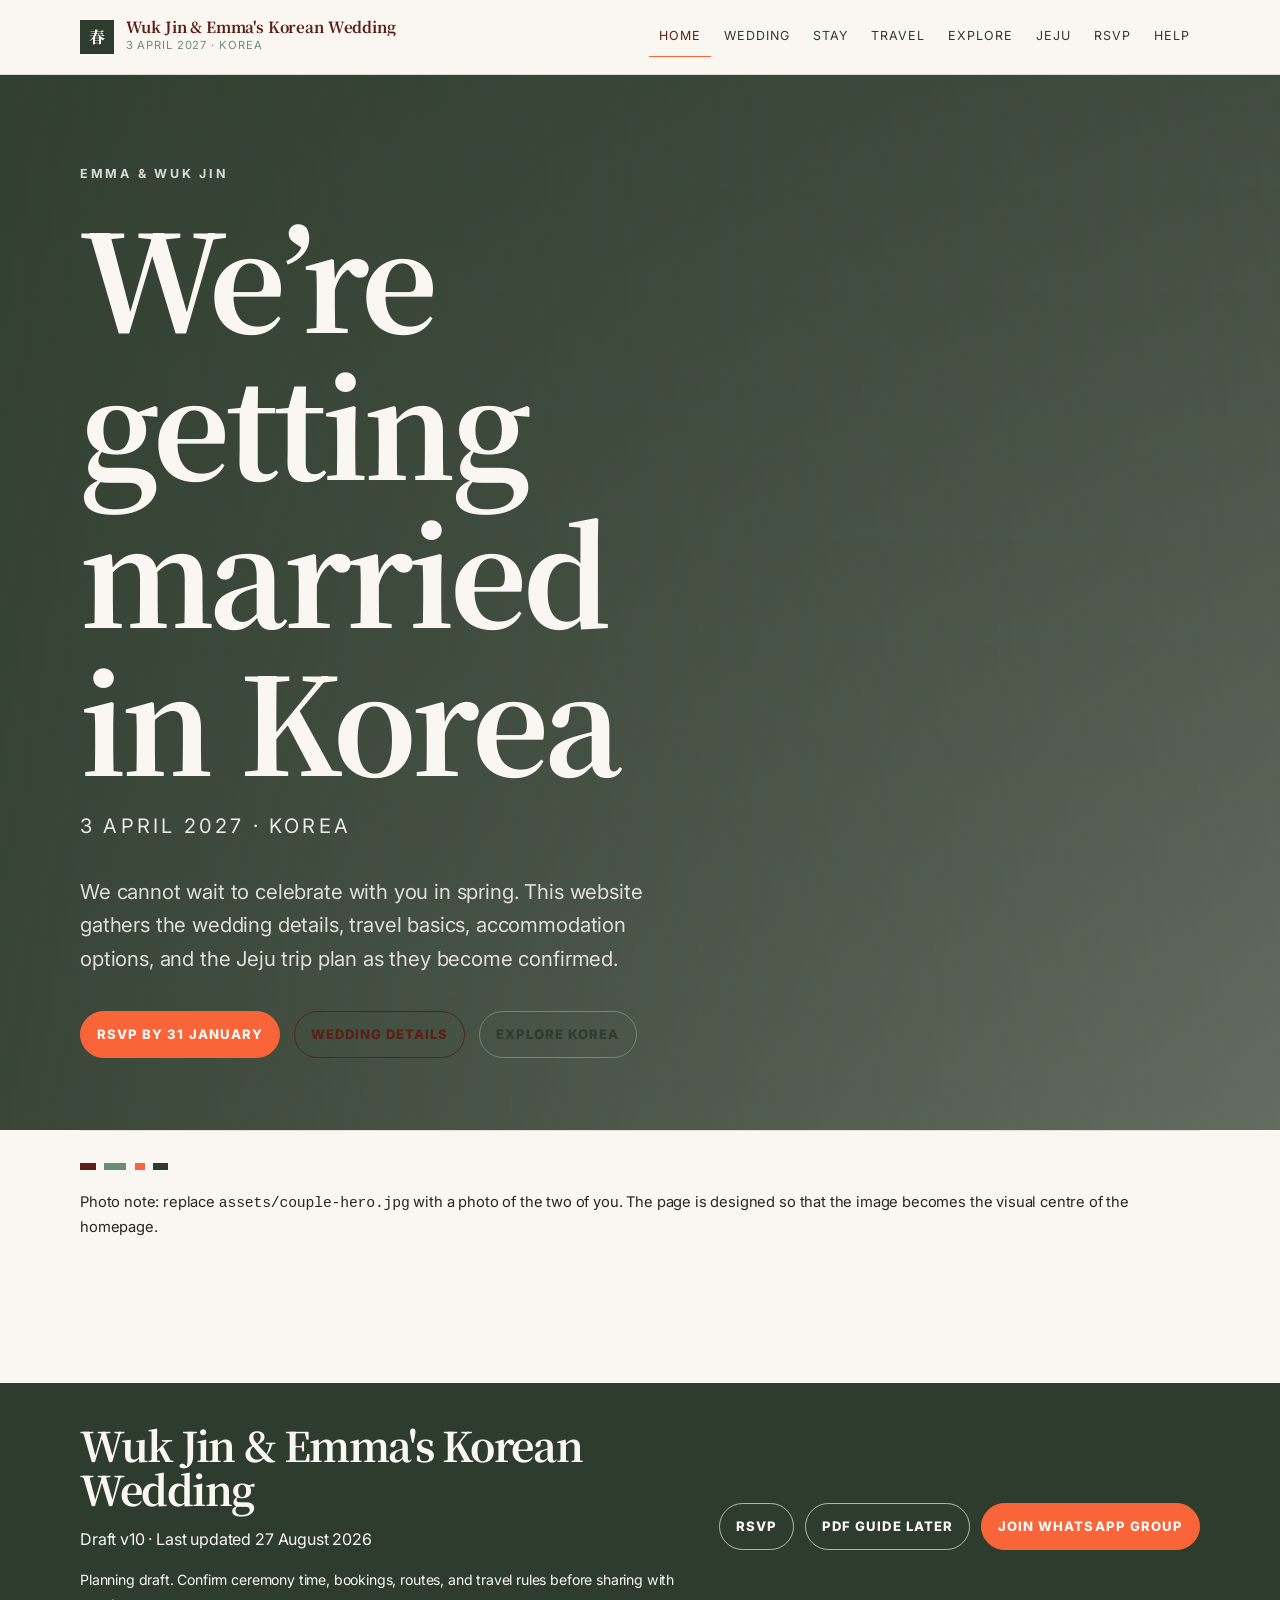
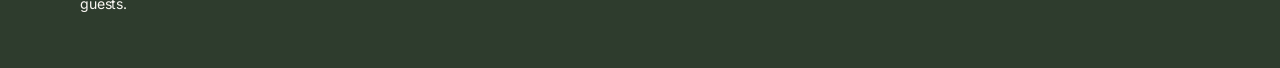
==== commit 74949047: "Add files via upload" ====
--- a/index.html
+++ b/index.html
@@ -5,11 +5,12 @@
   <meta name="viewport" content="width=device-width, initial-scale=1, viewport-fit=cover" />
   <meta name="robots" content="noindex, nofollow" />
   <meta name="description" content="Wedding travel guide for guests travelling from Europe to Korea." />
-  <title>Wuk Jin &amp; Emma's Korean Wedding · Home &amp; RSVP</title>
+  <title>Wuk Jin &amp; Emma's Korean Wedding · Home</title>
   <link rel="preconnect" href="https://fonts.googleapis.com">
   <link rel="preconnect" href="https://fonts.gstatic.com" crossorigin>
   <link href="https://fonts.googleapis.com/css2?family=Inter:wght@400;500;600;700;800&family=Noto+Serif+KR:wght@500;700&display=swap" rel="stylesheet">
   <link rel="stylesheet" href="styles.css" />
+  
 </head>
 <body>
   <a class="skip-link" href="#main">Skip to content</a>
@@ -19,141 +20,52 @@
         <span class="brand-mark" aria-hidden="true">春</span>
         <span class="brand-text">
           <strong>Wuk Jin &amp; Emma's Korean Wedding</strong>
-          <small>3 April 2027 · Chojeong Haenggung</small>
+          <small>3 April 2027 · Korea</small>
         </span>
       </a>
       <button class="nav-toggle" type="button" aria-expanded="false" aria-controls="nav-menu">Menu</button>
       <div class="nav-menu" id="nav-menu">
-        <a href="index.html" aria-current="page">Home & RSVP</a>
-        <a href="wedding.html">Wedding & Venue</a>
-        <a href="stay.html">Where to Stay</a>
-        <a href="travel.html">Travel Basics</a>
-        <a href="explore.html">Explore Korea</a>
-        <a href="jeju.html">Jeju Trip</a>
-        <a href="help.html">Help & FAQ</a>
+<a href="index.html" aria-current="page">Home</a>
+<a href="wedding.html">Wedding</a>
+<a href="stay.html">Stay</a>
+<a href="travel.html">Travel</a>
+<a href="explore.html">Explore</a>
+<a href="jeju.html">Jeju</a>
+<a href="rsvp.html">RSVP</a>
+<a href="help.html">Help</a>
       </div>
     </nav>
   </header>
+
+
   <main id="main">
+    <section class="home-editorial" aria-label="Wedding introduction">
+      <div class="hero-inner">
+        <p class="kicker">Emma &amp; Wuk Jin</p>
+        <h1>We’re getting married in Korea</h1>
+        <p class="date-line">3 April 2027 · Korea</p>
+        <p class="hero-copy">We cannot wait to celebrate with you in spring. This website gathers the wedding details, travel basics, accommodation options, and the Jeju trip plan as they become confirmed.</p>
+        <div class="button-row">
+          <a class="button button-primary" href="rsvp.html">RSVP by 31 January</a>
+          <a class="button" href="wedding.html">Wedding details</a>
+          <a class="button button-soft" href="explore.html">Explore Korea</a>
+        </div>
+      </div>
+    </section>
+    <div class="section-shell home-note">
+      <p>Photo note: replace <code>assets/couple-hero.jpg</code> with a photo of the two of you. The page is designed so that the image becomes the visual centre of the homepage.</p>
+    </div>
+  </main>
 
-<section class="hero editorial-hero section-shell">
-  <div class="hero-content">
-    <p class="eyebrow">Emma &amp; Wuk</p>
-    <h1>We&rsquo;re getting married in Korea</h1>
-    <p class="hero-date">3 April 2027</p>
-    <p class="hero-text"><strong>Chojeong Haenggung / 초정행궁</strong> · Cheongju, South Korea</p>
-    <p>We made this guide for family and friends travelling from Europe: wedding details first, then practical travel help and ideas for exploring Korea.</p>
-    <div class="button-row">
-      <a class="button button-primary" href="#rsvp">RSVP</a>
-      <a class="button" href="wedding.html">Wedding details</a>
-      <a class="button button-soft" href="https://chat.whatsapp.com/J2dSPjKPdam8qmUr6eYeJn?s=cl&p=i&mlu=4" target="_blank" rel="noopener">WhatsApp group</a>
-    </div>
-  </div>
-  <aside class="hero-photo-wrap">
-    <figure class="photo-card hero-photo"><div class="photo-placeholder" data-label="Add a horizontal venue photo here"></div><figcaption>Chojeong Haenggung · Cheongju</figcaption></figure>
-  </aside>
-</section>
-
-<section class="section-shell section feature-band little-korea">
-  <div>
-    <p class="eyebrow">A little Korea</p>
-    <h2>Inspired by Korean traditional architecture</h2>
-    <p>The colour system uses parchment as the calm base, with dark red, dark green, sage, coral, and pale pink as restrained accents. The decorative line below is a modern, simplified nod to Korean architectural patterns.</p>
-    <div class="motif" aria-hidden="true"></div>
-  </div>
-  <figure class="photo-card small-photo"><div class="photo-placeholder" data-label="Add a dancheong detail photo here"></div><figcaption>Use a roof, eave, or traditional colour-detail photo</figcaption></figure>
-</section>
-
-<section class="section-shell intro-grid" aria-label="Fast links">
-  <article class="info-card feature-card">
-    <span class="card-kicker">Start here</span>
-    <h2>Read this first</h2>
-    <p>This guide is split into pages so guests can quickly find wedding details, accommodation, travel basics, Korea sightseeing, Jeju trip information, and emergency help.</p>
-  </article>
-  <article class="info-card">
-    <span class="card-kicker">Venue address</span>
-    <h3>Show or copy this address</h3>
-    <p class="address-line">충청북도 청주시 청원구 내수읍 초정약수로 851</p>
-    <p>851 Chojeongyaksu-ro, Cheongwon-gu, Cheongju-si, Chungcheongbuk-do</p>
-    <button class="text-button copy-button" data-copy="충청북도 청주시 청원구 내수읍 초정약수로 851 초정행궁" data-toast="Korean venue address copied">Copy Korean address</button>
-  </article>
-  <article class="info-card dark-card">
-    <span class="card-kicker">Maps</span>
-    <h3>Open the venue</h3>
-    <div class="stacked-buttons">
-      <a class="button mini button-primary" href="https://map.naver.com/p/search/%EC%B4%88%EC%A0%95%ED%96%89%EA%B6%81" target="_blank" rel="noopener">Naver Map</a>
-      <a class="button mini on-dark" href="https://map.kakao.com/link/search/%EC%B4%88%EC%A0%95%ED%96%89%EA%B6%81" target="_blank" rel="noopener">KakaoMap</a>
-      <a class="button mini on-dark" href="https://www.google.com/maps/search/?api=1&query=%EC%B4%88%EC%A0%95%ED%96%89%EA%B6%81" target="_blank" rel="noopener">Google Maps</a>
-    </div>
-  </article>
-</section>
-
-<section class="section-shell section rsvp-section" id="rsvp">
-  <div class="section-heading">
-    <p class="eyebrow">RSVP</p>
-    <h2>Please reply by 31 January 2027</h2>
-    <p>Please fill in the combined form so we can plan the guest count, dietary restrictions, arrival timing, night-before venue stay, after-wedding stay, and Jeju trip.</p>
-  </div>
-  <div class="rsvp-card form-card">
-    <div class="deadline-strip">
-      <span class="pill blush">Deadline</span>
-      <strong>31 January 2027</strong>
-    </div>
-    <div class="google-form-panel">
-      <div class="form-placeholder">
-        <span class="pill green">Google Forms</span>
-        <h3>Combined RSVP form</h3>
-        <p>One Google Form covers everything: wedding attendance, dietary restrictions, night-before venue stay, after-wedding accommodation, and Jeju trip interest.</p>
-        <div class="button-row compact-buttons">
-          <a class="button button-primary" href="https://docs.google.com/forms/d/e/1FAIpQLSdutoI9xuWQs66O0dvgWJXQTmcAAgLYYoJTomGGPefU7otBHw/viewform" target="_blank" rel="noopener">Open combined RSVP form</a>
-          <a class="button" href="jeju.html">Jeju trip page</a>
-        </div>
-        <p class="microcopy">The form opens in Google Forms in a new tab and covers wedding RSVP, accommodation preferences, and Jeju trip interest.</p>
-      </div>
-      <div class="form-summary">
-        <h3>What the form asks</h3>
-        <ul class="clean-list two-column-list">
-          <li>Attendance: yes / no / not sure yet</li>
-          <li>Names of all guests</li>
-          <li>Number of people</li>
-          <li>Dietary restrictions or allergies</li>
-          <li>Approximate arrival date in Korea</li>
-          <li>Approximate departure date from Korea</li>
-          <li>Whether they want to stay at the venue the night before the wedding</li>
-          <li>Whether they want to stay at Saenggeo Jincheon Natural Recreation Forest after the wedding for 1 night</li>
-          <li>Whether they are joining the Jeju trip</li>
-          <li>Best contact for follow-up</li>
-        </ul>
-      </div>
-    </div>
-  </div>
-</section>
-
-<section class="section-shell section">
-  <div class="section-heading">
-    <p class="eyebrow">Guide sections</p>
-    <h2>Choose what you need</h2>
-  </div>
-  <div class="page-grid three">
-    <article class="page-card"><span>01</span><h3><a href="wedding.html">Wedding &amp; Venue</a></h3><p>Traditional wedding, dress code, venue address, directions, Hanbok rental, gifts, and after-party.</p></article>
-    <article class="page-card"><span>02</span><h3><a href="stay.html">Where to Stay</a></h3><p>Seoul, Cheongju hotels, hanok-style venue stay, and Saenggeo Jincheon Natural Recreation Forest.</p></article>
-    <article class="page-card"><span>03</span><h3><a href="travel.html">Travel Basics</a></h3><p>Before-travel checklist, weather, money, WOWPASS, Tmoney, SIM/eSIM links, apps, and public transport.</p></article>
-    <article class="page-card"><span>04</span><h3><a href="explore.html">Explore Korea</a></h3><p>Seoul guide, sightseeing, beyond-Seoul ideas, food notes, and example itineraries.</p></article>
-    <article class="page-card"><span>05</span><h3><a href="jeju.html">Jeju Trip</a></h3><p>Separate page for the planned group trip after the wedding.</p></article>
-    <article class="page-card"><span>06</span><h3><a href="help.html">Help &amp; FAQ</a></h3><p>Emergency numbers, phrase sheet with romanization, taxi card, and practical guest questions.</p></article>
-  </div>
-</section>
-
-  </main>
   <footer class="site-footer">
     <div class="section-shell footer-grid">
       <div>
         <h2>Wuk Jin &amp; Emma's Korean Wedding</h2>
-        <p>Draft v9 · Last updated 27 August 2026</p>
-        <p class="microcopy">Planning draft. Replace photo placeholders with your own or properly licensed photographs before sharing with guests.</p>
+        <p>Draft v10 · Last updated 27 August 2026</p>
+        <p class="microcopy">Planning draft. Confirm ceremony time, bookings, routes, and travel rules before sharing with guests.</p>
       </div>
       <div class="footer-actions">
-        <a class="button" href="index.html#rsvp">RSVP</a>
+        <a class="button" href="rsvp.html">RSVP</a>
         <a class="button button-soft" href="#" aria-disabled="true">PDF guide later</a>
         <a class="button button-primary" href="https://chat.whatsapp.com/J2dSPjKPdam8qmUr6eYeJn?s=cl&p=i&mlu=4" target="_blank" rel="noopener">Join WhatsApp group</a>
       </div>
--- a/styles.css
+++ b/styles.css
@@ -1,427 +1,263 @@
-
-:root {
-  --dark-red: #5B1F15;
-  --coral: #F96539;
-  --dark-green: #2E3C2D;
-  --sage: #6A8C74;
-  --pale-pink: #F5E8EF;
-  --parchment: #FAF7F2;
-  --white: #FFFFFF;
-  --ink-soft: rgba(91, 31, 21, 0.72);
-  --line: rgba(91, 31, 21, 0.16);
-  --line-dark: rgba(250, 247, 242, 0.24);
-  --max: 1180px;
-  --nav-h: 78px;
-}
-
-* { box-sizing: border-box; }
-html { scroll-behavior: smooth; overflow-x: hidden; }
-body {
-  margin: 0;
-  min-width: 0;
-  overflow-x: hidden;
-  background: var(--parchment);
-  color: var(--dark-red);
-  font-family: Inter, system-ui, -apple-system, BlinkMacSystemFont, "Segoe UI", sans-serif;
-  font-size: 16px;
-  line-height: 1.65;
-}
-body::before {
-  content: "";
-  position: fixed;
-  inset: 0;
-  z-index: -1;
-  pointer-events: none;
+:root{
+  --dark-red:#5B1F15;
+  --coral:#F96539;
+  --dark-green:#2E3C2D;
+  --sage:#6A8C74;
+  --pale-pink:#F5E8EF;
+  --parchment:#FAF7F2;
+  --ivory:#FFFDF9;
+  --ink:#2a251f;
+  --muted:#695f56;
+  --line:rgba(46,60,45,.22);
+  --soft-line:rgba(46,60,45,.12);
+  --nav-height:74px;
+  --container:1120px;
+}
+
+*{box-sizing:border-box}
+html{scroll-behavior:smooth;overflow-x:hidden;background:var(--parchment)}
+body{
+  margin:0;
+  min-width:0;
+  overflow-x:hidden;
+  background:var(--parchment);
+  color:var(--ink);
+  font-family:Inter,system-ui,-apple-system,BlinkMacSystemFont,"Segoe UI",sans-serif;
+  line-height:1.65;
+  letter-spacing:-.01em;
+}
+body::before,body::after{display:none!important;content:none!important}
+img,svg,video,iframe{max-width:100%;height:auto}
+a{color:var(--dark-red);text-decoration-thickness:1px;text-underline-offset:.18em;transition:color .18s ease, border-color .18s ease, background .18s ease}
+a:hover{color:var(--coral)}
+button,input,textarea,select{font:inherit}
+
+.skip-link{position:absolute;left:1rem;top:-4rem;z-index:9999;background:var(--dark-green);color:var(--parchment);padding:.7rem 1rem;text-decoration:none}
+.skip-link:focus{top:1rem}
+
+.site-nav-wrap{
+  position:fixed;
+  inset:0 0 auto 0;
+  z-index:1000;
+  min-height:var(--nav-height);
+  background:rgba(250,247,242,.94);
+  backdrop-filter:saturate(120%) blur(16px);
+  border-bottom:1px solid var(--soft-line);
+}
+.nav{
+  width:min(var(--container),calc(100% - 32px));
+  margin:0 auto;
+  min-height:var(--nav-height);
+  display:flex;
+  align-items:center;
+  justify-content:space-between;
+  gap:1.2rem;
+}
+.brand{display:flex;align-items:center;gap:.72rem;text-decoration:none;min-width:0;color:var(--dark-red)}
+.brand-mark{
+  display:grid;place-items:center;
+  width:34px;height:34px;
+  color:var(--parchment);
+  background:var(--dark-green);
+  font-family:"Noto Serif KR",serif;
+  font-weight:700;
+  line-height:1;
+}
+.brand-text{display:flex;flex-direction:column;min-width:0}
+.brand-text strong{font-family:"Noto Serif KR",serif;font-size:.95rem;line-height:1.1;white-space:nowrap;overflow:hidden;text-overflow:ellipsis;color:var(--dark-red)}
+.brand-text small{font-size:.7rem;letter-spacing:.08em;text-transform:uppercase;color:var(--sage);white-space:nowrap;overflow:hidden;text-overflow:ellipsis}
+.nav-menu{display:flex;align-items:center;gap:.2rem;flex-wrap:wrap;justify-content:flex-end}
+.nav-menu a{font-size:.78rem;text-transform:uppercase;letter-spacing:.08em;text-decoration:none;color:var(--dark-green);padding:.55rem .62rem;border-bottom:1px solid transparent}
+.nav-menu a:hover,.nav-menu a[aria-current="page"]{color:var(--dark-red);border-bottom-color:var(--coral)}
+.nav-toggle{display:none;border:1px solid var(--line);background:transparent;color:var(--dark-green);padding:.48rem .75rem;text-transform:uppercase;letter-spacing:.08em;font-size:.75rem}
+
+main{padding-top:var(--nav-height)}
+.section-shell{width:min(var(--container),calc(100% - 32px));margin-inline:auto}
+.section{padding:clamp(3rem,7vw,5.8rem) 0;border-top:1px solid var(--soft-line)}
+.section:first-child{border-top:0}
+.section-heading{max-width:760px;margin-bottom:clamp(1.8rem,4vw,3rem)}
+.eyebrow,.card-kicker,.pill{
+  color:var(--sage);
+  text-transform:uppercase;
+  letter-spacing:.16em;
+  font-weight:700;
+  font-size:.72rem;
+  margin:0 0 .72rem;
+}
+h1,h2,h3{font-family:"Noto Serif KR",Georgia,serif;color:var(--dark-red);line-height:1.1;letter-spacing:-.035em;margin:0 0 .85rem}
+h1{font-size:clamp(2.55rem,8vw,6.25rem);font-weight:700;max-width:10ch}
+h2{font-size:clamp(1.55rem,3.5vw,2.55rem)}
+h3{font-size:clamp(1.06rem,2vw,1.35rem)}
+p{margin:0 0 1rem;color:var(--ink)}
+.lead{font-size:clamp(1.05rem,2.2vw,1.3rem);color:var(--muted);max-width:760px}
+.microcopy{font-size:.88rem;color:var(--muted)}
+
+/* Editorial homepage */
+.home-editorial{
+  position:relative;
+  width:100%;
+  min-height:calc(100svh - var(--nav-height));
+  display:grid;
+  align-items:end;
+  overflow:hidden;
   background:
-    radial-gradient(circle at 8% 12%, rgba(245,232,239,.85), transparent 28rem),
-    linear-gradient(90deg, rgba(91,31,21,.035) 1px, transparent 1px),
-    linear-gradient(180deg, rgba(91,31,21,.025) 1px, transparent 1px);
-  background-size: auto, 46px 46px, 46px 46px;
-}
-img, svg, video { max-width: 100%; height: auto; }
-a { color: var(--dark-red); text-decoration-thickness: 1px; text-underline-offset: .22em; }
-a:hover { color: var(--coral); }
-p { margin: 0 0 1rem; color: var(--ink-soft); }
-h1, h2, h3 { color: var(--dark-red); line-height: 1.06; margin: 0 0 .75rem; letter-spacing: -0.035em; }
-h1, h2 { font-family: "Noto Serif KR", Georgia, serif; font-weight: 700; }
-h1 { font-size: clamp(3rem, 7vw, 6.5rem); }
-h2 { font-size: clamp(2rem, 4.8vw, 4.2rem); }
-h3 { font-size: clamp(1.12rem, 2vw, 1.55rem); }
-strong { color: inherit; }
-
-.skip-link {
-  position: fixed; top: 10px; left: 10px; z-index: 9999;
-  transform: translateY(-160%); padding: .7rem 1rem;
-  background: var(--dark-green); color: var(--parchment); border: 1px solid var(--line-dark);
-}
-.skip-link:focus { transform: none; }
-
-.site-nav-wrap {
-  position: sticky;
-  top: 0;
-  z-index: 1000;
-  background: rgba(250,247,242,.92);
-  backdrop-filter: blur(18px);
-  border-bottom: 1px solid var(--line);
-}
-.nav {
-  min-height: var(--nav-h);
-  max-width: var(--max);
-  margin: 0 auto;
-  padding: .72rem clamp(1rem, 3.5vw, 2.2rem);
-  display: flex;
-  align-items: center;
-  justify-content: space-between;
-  gap: 1rem;
-}
-.brand { display: inline-flex; align-items: center; gap: .75rem; min-width: 0; color: var(--dark-red); text-decoration: none; }
-.brand-mark {
-  width: 42px; height: 42px;
-  display: grid; place-items: center;
-  border: 1px solid var(--dark-red);
-  color: var(--dark-red);
-  font-family: "Noto Serif KR", serif;
-  background: var(--pale-pink);
-}
-.brand-text { display: grid; min-width: 0; }
-.brand-text strong { font-size: .98rem; white-space: nowrap; overflow: hidden; text-overflow: ellipsis; }
-.brand-text small { color: var(--sage); font-weight: 700; letter-spacing: .04em; text-transform: uppercase; font-size: .68rem; }
-.nav-menu { display: flex; align-items: center; gap: .1rem; }
-.nav-menu a {
-  text-decoration: none;
-  font-weight: 700;
-  font-size: .78rem;
-  padding: .55rem .62rem;
-  border-bottom: 2px solid transparent;
-  color: var(--dark-red);
-}
-.nav-menu a:hover, .nav-menu a[aria-current="page"] { border-color: var(--coral); color: var(--dark-red); }
-.nav-toggle { display: none; }
-
-.section-shell { width: min(var(--max), calc(100% - 2rem)); margin: 0 auto; }
-.section { padding: clamp(3.2rem, 7vw, 6.5rem) 0; }
-.section-heading { max-width: 780px; margin: 0 auto clamp(1.8rem, 4vw, 3rem); text-align: center; }
-.section-heading.left-align { margin-left: 0; text-align: left; }
-.eyebrow, .card-kicker {
-  display: inline-block;
-  margin: 0 0 .7rem;
-  color: var(--sage);
-  font-size: .78rem;
-  letter-spacing: .16em;
-  text-transform: uppercase;
-  font-weight: 800;
-}
-.hero { min-height: calc(100svh - var(--nav-h)); padding: clamp(3rem, 7vw, 7rem) 0; }
-.editorial-hero { display: grid; grid-template-columns: minmax(0, 1fr) minmax(310px, .82fr); gap: clamp(2rem, 5vw, 5rem); align-items: center; }
-.hero-date {
-  margin: .25rem 0 .5rem;
-  color: var(--dark-green);
-  font-weight: 800;
-  letter-spacing: .16em;
-  text-transform: uppercase;
-}
-.hero-text { font-size: clamp(1.05rem, 1.6vw, 1.32rem); max-width: 700px; }
-.hero-photo-wrap { align-self: stretch; display: flex; align-items: center; }
-
-.page-hero {
-  padding: clamp(3.2rem, 7vw, 6rem) 0 clamp(2.4rem, 5vw, 4.2rem);
-  min-height: 42vh;
-}
-.dark-hero, .jeju-hero {
-  width: min(1240px, calc(100% - 2rem));
-  margin-top: 1.2rem;
-  padding: clamp(2rem, 5vw, 4rem);
-  display: grid;
-  grid-template-columns: minmax(0, .95fr) minmax(280px, .75fr);
-  gap: clamp(1.5rem, 4vw, 4rem);
-  align-items: center;
-  background: var(--dark-green);
-  color: var(--parchment);
-  border: 1px solid var(--dark-green);
-}
-.jeju-hero { background: linear-gradient(135deg, var(--dark-green), var(--sage)); }
-.dark-hero h1, .dark-hero h2, .dark-hero h3, .dark-hero p,
-.jeju-hero h1, .jeju-hero h2, .jeju-hero h3, .jeju-hero p { color: var(--parchment); }
-.dark-hero .eyebrow, .jeju-hero .eyebrow { color: rgba(250,247,242,.78); }
-
-.button-row { display: flex; flex-wrap: wrap; gap: .75rem; align-items: center; margin-top: 1.4rem; }
-.button, button.text-button {
-  display: inline-flex;
-  align-items: center;
-  justify-content: center;
-  min-height: 44px;
-  padding: .7rem 1.05rem;
-  border: 1px solid var(--dark-red);
-  background: transparent;
-  color: var(--dark-red);
-  text-decoration: none;
-  font-weight: 800;
-  font-size: .9rem;
-  letter-spacing: .01em;
-  cursor: pointer;
-  border-radius: 2px;
-  transition: transform .18s ease, background-color .18s ease, color .18s ease, border-color .18s ease;
-}
-.button:hover, .text-button:hover { transform: translateY(-1px); }
-.button-primary { background: var(--coral); border-color: var(--coral); color: var(--parchment); }
-.button-primary:hover { color: var(--parchment); background: #e95129; border-color: #e95129; }
-.button-soft { border-color: rgba(91,31,21,.28); background: rgba(255,255,255,.4); }
-.button-whatsapp { border-color: var(--sage); color: var(--dark-green); }
-.button.mini { min-height: 38px; padding: .55rem .8rem; font-size: .82rem; }
-.button.on-dark, .on-dark { color: var(--parchment); border-color: rgba(250,247,242,.8); }
-.button.on-dark:hover, .on-dark:hover { background: var(--parchment); color: var(--dark-green); }
-.text-button {
-  border: 0 !important;
-  background: transparent !important;
-  color: var(--dark-red);
-  padding: 0;
-  min-height: 0;
-  font-weight: 800;
-  text-decoration: underline;
-  text-decoration-color: var(--sage);
-  text-underline-offset: .28em;
-}
-.on-dark-link { color: var(--parchment); text-decoration-color: var(--coral); }
-.compact-buttons { margin-top: 1rem; }
-.stacked-buttons { display: grid; gap: .55rem; }
-
-.cards, .page-grid, .photo-grid, .intro-grid { display: grid; gap: clamp(1rem, 2.2vw, 1.35rem); }
-.cards.two, .page-grid.two { grid-template-columns: repeat(2, minmax(0,1fr)); }
-.cards.three, .page-grid.three, .intro-grid { grid-template-columns: repeat(3, minmax(0,1fr)); }
-.photo-grid.three { grid-template-columns: repeat(3, minmax(0,1fr)); }
-.photo-grid.five-food { grid-template-columns: repeat(5, minmax(0,1fr)); }
-.info-card, .page-card, .form-card, .map-card, .photo-info-card, .destination-card {
-  background: rgba(255,255,255,.46);
-  border: 1px solid var(--line);
-  border-radius: 3px;
-  padding: clamp(1.1rem, 2.2vw, 1.45rem);
-  box-shadow: none;
-}
-.info-card h3, .page-card h3 { margin-bottom: .45rem; }
-.info-card p:last-child, .page-card p:last-child { margin-bottom: 0; }
-.feature-card, .highlight-card { background: var(--pale-pink); }
-.dark-card { background: transparent; border-color: var(--line-dark); color: var(--parchment); }
-.dark-card h2, .dark-card h3, .dark-card p, .dark-card dt, .dark-card dd { color: var(--parchment); }
-.page-card { position: relative; min-height: 190px; padding-top: 2.3rem; }
-.page-card span { position: absolute; top: 1rem; right: 1rem; color: var(--sage); font-weight: 800; letter-spacing: .12em; }
-.page-card h3 a { color: inherit; }
-
-.feature-band {
-  display: grid;
-  grid-template-columns: minmax(0, 1fr) minmax(240px, .55fr);
-  gap: clamp(1.5rem, 4vw, 4rem);
-  align-items: center;
-  padding: clamp(2rem, 5vw, 3.5rem);
-  background: var(--pale-pink);
-  border: 1px solid var(--line);
-}
-.little-korea { margin-top: -1rem; margin-bottom: clamp(1rem, 3vw, 2.5rem); }
-.motif {
-  width: min(420px, 100%);
-  height: 16px;
-  margin-top: 1.2rem;
-  background:
-    linear-gradient(90deg, var(--dark-red) 0 11%, transparent 11% 15%, var(--coral) 15% 27%, transparent 27% 31%, var(--dark-green) 31% 43%, transparent 43% 47%, var(--sage) 47% 59%, transparent 59% 63%, var(--dark-red) 63% 75%, transparent 75% 79%, var(--coral) 79% 91%, transparent 91%);
-}
-
-.photo-card { margin: 0; }
-.photo-placeholder {
-  position: relative;
-  min-height: 230px;
-  border-radius: 2px;
-  border: 1px solid rgba(91,31,21,.2);
-  overflow: hidden;
-  background:
-    linear-gradient(135deg, rgba(91,31,21,.78), rgba(46,60,45,.78)),
-    repeating-linear-gradient(45deg, rgba(250,247,242,.16) 0 8px, transparent 8px 18px),
-    var(--sage);
-}
-.photo-placeholder::before {
-  content: "";
-  position: absolute; inset: 18px;
-  border: 1px solid rgba(250,247,242,.48);
-}
-.photo-placeholder::after {
-  content: attr(data-label);
-  position: absolute;
-  left: 1.1rem; right: 1.1rem; bottom: 1rem;
-  color: var(--parchment);
-  font-family: "Noto Serif KR", Georgia, serif;
-  font-size: clamp(1.25rem, 2vw, 1.75rem);
-  line-height: 1.1;
-}
-.photo-card figcaption {
-  margin-top: .65rem;
-  color: var(--sage);
-  font-size: .82rem;
-  font-weight: 700;
-}
-.hero-photo .photo-placeholder { min-height: min(66svh, 620px); }
-.wide-photo .photo-placeholder { min-height: 320px; }
-.vertical-photo .photo-placeholder { min-height: 520px; }
-.small-photo .photo-placeholder { min-height: 260px; }
-.image-top { margin: -1.15rem -1.15rem 1rem; }
-.image-top .photo-placeholder { min-height: 220px; border-left: 0; border-right: 0; border-top: 0; }
-.list-photo .photo-placeholder { min-height: 180px; }
-.photo-info-card { padding: 0; overflow: hidden; }
-.photo-info-card h3, .photo-info-card p { padding-inline: 1.2rem; }
-.photo-info-card h3 { padding-top: 1rem; }
-.photo-info-card p { padding-bottom: 1.2rem; }
-
-.pink-section {
-  width: min(1240px, calc(100% - 1rem));
-  padding: clamp(3rem, 6vw, 5rem) clamp(1rem, 3vw, 2.3rem);
-  background: var(--pale-pink);
-  border: 1px solid var(--line);
-}
-.dark-section {
-  width: min(1240px, calc(100% - 1rem));
-  padding: clamp(3rem, 6vw, 5rem) clamp(1rem, 3vw, 2.3rem);
-  background: var(--dark-green);
-  color: var(--parchment);
-  border: 1px solid var(--dark-green);
-}
-.dark-section h2, .dark-section h3, .dark-section p, .dark-section .eyebrow { color: var(--parchment); }
-.sage-section {
-  width: min(1240px, calc(100% - 1rem));
-  padding: clamp(3rem, 6vw, 5rem) clamp(1rem, 3vw, 2.3rem);
-  background: rgba(106,140,116,.18);
-  border: 1px solid rgba(106,140,116,.35);
-}
-.editorial-split { display: grid; grid-template-columns: .52fr 1fr; gap: clamp(1.5rem, 4vw, 4rem); align-items: center; }
-.editorial-split.reverse { grid-template-columns: 1fr .52fr; }
-.compact-cards { margin-top: 1.1rem; }
-.photo-decision-grid { display: grid; grid-template-columns: repeat(3, minmax(0, 1fr)); gap: clamp(1rem, 2.2vw, 1.35rem); }
-.destination-card { display: grid; padding: 1.15rem; }
-
-.magazine-section { display: grid; gap: 1.4rem; }
-.magazine-card {
-  display: grid;
-  grid-template-columns: minmax(0, .65fr) minmax(260px, .35fr);
-  gap: clamp(1rem, 3vw, 2.4rem);
-  align-items: center;
-  border-top: 1px solid var(--line);
-  padding-top: 1.2rem;
-}
-.magazine-card.reverse { grid-template-columns: minmax(260px, .35fr) minmax(0, .65fr); }
-.magazine-card.reverse .photo-card { order: 2; }
-.destination-list { display: grid; gap: 1rem; }
-.destination-list article {
-  display: grid;
-  grid-template-columns: minmax(230px, .35fr) 1fr;
-  gap: 1.2rem;
-  align-items: center;
-  border: 1px solid var(--line-dark);
-  padding: .9rem;
-}
-.destination-list h3, .destination-list p { color: var(--parchment); }
-
-.quick-facts { display: grid; gap: .8rem; margin: 0; }
-.quick-facts div { display: grid; grid-template-columns: 120px 1fr; gap: 1rem; border-top: 1px solid var(--line); padding-top: .75rem; }
-.dark-card .quick-facts div { border-color: var(--line-dark); }
-dt { color: var(--sage); font-weight: 800; font-size: .78rem; text-transform: uppercase; letter-spacing: .12em; }
-dd { margin: 0; color: var(--dark-red); font-weight: 700; }
-.address-line, .korean-big { font-family: "Noto Serif KR", Georgia, serif; color: var(--dark-red); }
-.korean-big { font-size: clamp(1.25rem, 3vw, 2.1rem); line-height: 1.35; }
-.clean-list { margin: 0; padding-left: 1.1rem; color: var(--ink-soft); }
-.clean-list li + li { margin-top: .45rem; }
-.two-column-list { columns: 2; column-gap: 2rem; }
-.pill {
-  display: inline-flex; align-items: center;
-  padding: .32rem .58rem;
-  border: 1px solid var(--line);
-  font-size: .75rem;
-  font-weight: 800;
-  letter-spacing: .08em;
-  text-transform: uppercase;
-}
-.pill.blush { background: var(--pale-pink); }
-.pill.green { background: rgba(106,140,116,.16); color: var(--dark-green); }
-.deadline-strip { display: flex; align-items: center; gap: .75rem; margin-bottom: 1.2rem; }
-.google-form-panel { display: grid; grid-template-columns: minmax(0, .95fr) minmax(280px, 1.05fr); gap: 1.2rem; }
-.form-placeholder, .form-summary { border: 1px solid var(--line); padding: 1.15rem; background: rgba(255,255,255,.48); }
-.google-form-frame { width: 100%; min-height: 720px; border: 1px solid var(--line); }
-.rate-display { font-family: "Noto Serif KR", Georgia, serif; font-size: 2rem; color: var(--dark-red); font-weight: 700; }
-.checklist-card { display: grid; grid-template-columns: repeat(2, minmax(0,1fr)); gap: .85rem; }
-.checklist-card label { display: flex; gap: .65rem; align-items: flex-start; background: rgba(255,255,255,.45); border: 1px solid var(--line); padding: .9rem; }
-input[type="checkbox"] { accent-color: var(--coral); margin-top: .28rem; }
-.phrase-list { display: grid; gap: .65rem; }
-.phrase-list article { display: grid; grid-template-columns: minmax(110px,.6fr) minmax(150px,1fr) minmax(180px,1fr); gap: 1rem; align-items: center; border-top: 1px solid var(--line); padding: .9rem 0; }
-.phrase-list span { font-family: "Noto Serif KR", Georgia, serif; font-size: 1.35rem; color: var(--dark-red); }
-.phrase-list em { color: var(--sage); font-style: normal; font-weight: 700; }
-.faq-list { display: grid; gap: .75rem; }
-details { background: rgba(255,255,255,.5); border: 1px solid var(--line); padding: 1rem 1.1rem; }
-summary { cursor: pointer; font-weight: 800; color: var(--dark-red); }
-details p { margin: .8rem 0 0; }
-.big-number { font-family: "Noto Serif KR", Georgia, serif; font-size: clamp(2.5rem, 6vw, 4.4rem); color: var(--coral) !important; font-weight: 700; }
-.microcopy { font-size: .88rem; color: rgba(91,31,21,.62); }
-.dark-card .microcopy, .dark-section .microcopy { color: rgba(250,247,242,.7); }
-.site-footer { margin-top: clamp(2rem, 5vw, 4rem); background: var(--dark-red); color: var(--parchment); }
-.site-footer h2, .site-footer p { color: var(--parchment); }
-.footer-grid { display: grid; grid-template-columns: 1fr auto; gap: 1.5rem; align-items: center; padding: clamp(2rem, 4vw, 3rem) 0; }
-.footer-actions { display: flex; flex-wrap: wrap; gap: .7rem; justify-content: flex-end; }
-.toast {
-  position: fixed;
-  left: 50%; bottom: 1rem;
-  transform: translate(-50%, 140%);
-  background: var(--dark-green);
-  color: var(--parchment);
-  border: 1px solid var(--line-dark);
-  padding: .75rem 1rem;
-  opacity: 0;
-  pointer-events: none;
-  transition: transform .22s ease, opacity .22s ease;
-  z-index: 2000;
-}
-.toast.visible { transform: translate(-50%, 0); opacity: 1; }
-
-@media (max-width: 980px) {
-  :root { --nav-h: 68px; }
-  .nav { position: relative; }
-  .nav-toggle {
-    display: inline-flex;
-    align-items: center;
-    justify-content: center;
-    min-height: 40px;
-    padding: .55rem .8rem;
-    border: 1px solid var(--dark-red);
-    background: transparent;
-    color: var(--dark-red);
-    font-weight: 800;
-    border-radius: 2px;
+    linear-gradient(90deg,rgba(46,60,45,.82) 0%,rgba(46,60,45,.55) 42%,rgba(46,60,45,.14) 100%),
+    linear-gradient(180deg,rgba(250,247,242,.10),rgba(250,247,242,.30)),
+    url("assets/couple-hero.jpg") center/cover no-repeat,
+    var(--dark-green);
+}
+.home-editorial .hero-inner{width:min(var(--container),calc(100% - 32px));margin:0 auto;padding:clamp(4rem,10vh,8rem) 0 clamp(3rem,8vh,6rem)}
+.home-editorial .kicker{font-size:.78rem;letter-spacing:.22em;text-transform:uppercase;color:rgba(250,247,242,.84);font-weight:700;margin-bottom:1rem}
+.home-editorial h1{color:var(--parchment);font-size:clamp(3.2rem,10.5vw,8.5rem);max-width:9ch;margin-bottom:1.1rem;text-wrap:balance}
+.home-editorial .date-line{color:rgba(250,247,242,.92);font-size:clamp(1rem,2vw,1.25rem);letter-spacing:.16em;text-transform:uppercase;margin-bottom:2rem}
+.home-editorial .hero-copy{color:rgba(250,247,242,.86);font-size:clamp(1.02rem,2vw,1.28rem);max-width:590px;margin-bottom:2.2rem}
+.home-editorial .button-row{margin-top:0}
+.home-note{padding:2rem 0 4rem;color:var(--muted);font-size:.92rem;border-top:1px solid var(--soft-line)}
+
+/* Page headers: quieter, not billboard-style */
+.page-hero{padding:clamp(2.4rem,6vw,4.7rem) 0 clamp(1.8rem,4vw,3.2rem);border-bottom:1px solid var(--line)}
+.page-hero .eyebrow{color:var(--sage)}
+.page-hero h1{font-size:clamp(2rem,5vw,3.6rem);max-width:820px;color:var(--dark-green)}
+.page-hero p:not(.eyebrow){max-width:760px;color:var(--muted);font-size:clamp(1rem,1.8vw,1.16rem)}
+
+/* Open, boxless layouts */
+.intro-grid,.page-grid,.fact-grid,.two-column,.transport-grid,.phrase-grid,.faq-grid,.contact-grid,.packing-grid,.culture-grid,.food-grid,.city-grid,.itinerary-grid,.timeline,.quick-facts{
+  display:grid;
+  gap:clamp(1.25rem,3vw,2.2rem);
+}
+.intro-grid,.page-grid.three,.fact-grid,.culture-grid,.food-grid,.city-grid{grid-template-columns:repeat(3,minmax(0,1fr))}
+.page-grid,.transport-grid,.packing-grid,.faq-grid,.contact-grid{grid-template-columns:repeat(2,minmax(0,1fr))}
+.two-column{grid-template-columns:minmax(0,1fr) minmax(0,1fr);align-items:start}
+.phrase-grid{grid-template-columns:repeat(2,minmax(0,1fr))}
+
+.info-card,.page-card,.rsvp-card,.form-card,.form-placeholder,.form-summary,.hero-card,.highlight-card,.option-card,.transport-card,.faq-item,.contact-card,.phrase-card,.city-card,.food-card,.culture-card,.packing-card,.timeline-item,.itinerary-card,.note-card,.google-form-panel{
+  background:transparent!important;
+  box-shadow:none!important;
+  border-radius:0!important;
+  border:0!important;
+  border-top:1px solid var(--line)!important;
+  padding:1.1rem 0 0!important;
+}
+.info-card:first-child,.page-card:first-child{border-top-color:var(--dark-green)!important}
+.icon{display:inline-block;color:var(--sage);font-size:1.25rem;margin-bottom:.4rem}
+.page-card h3 a{text-decoration:none}
+.clean-list{list-style:none;padding:0;margin:0;display:grid;gap:.75rem}
+.clean-list li{padding-left:1.05rem;position:relative;color:var(--ink)}
+.clean-list li::before{content:"";position:absolute;left:0;top:.72em;width:.34rem;height:.34rem;background:var(--sage);transform:rotate(45deg)}
+.two-column-list{grid-template-columns:repeat(2,minmax(0,1fr));column-gap:1.5rem}
+.address-line{font-weight:700;color:var(--dark-green)}
+.stacked-buttons{display:flex;flex-wrap:wrap;gap:.72rem;margin-top:1rem}
+.button-row{display:flex;align-items:center;gap:.85rem;flex-wrap:wrap;margin-top:1.3rem}
+.compact-buttons{gap:.65rem}
+.button{
+  display:inline-flex;align-items:center;justify-content:center;min-height:42px;
+  padding:.74rem 1rem;
+  border:1px solid var(--dark-red);
+  color:var(--dark-red);
+  background:transparent;
+  text-decoration:none;
+  font-size:.82rem;
+  font-weight:800;
+  letter-spacing:.08em;
+  text-transform:uppercase;
+  border-radius:999px;
+  cursor:pointer;
+}
+.button:hover{border-color:var(--coral);color:var(--coral);background:rgba(249,101,57,.06)}
+.button-primary{background:var(--coral);border-color:var(--coral);color:var(--parchment)}
+.button-primary:hover{background:var(--dark-red);border-color:var(--dark-red);color:var(--parchment)}
+.button-soft,.button-whatsapp{border-color:var(--sage);color:var(--dark-green)}
+.button.mini{min-height:36px;padding:.55rem .75rem;font-size:.72rem}
+.text-button{border:0;border-bottom:1px solid var(--sage);padding:0;background:transparent;color:var(--dark-red);cursor:pointer;font-weight:700}
+.text-button:hover{color:var(--coral);border-bottom-color:var(--coral)}
+.pill{display:inline-flex;margin:0 0 .7rem;padding:.12rem 0;color:var(--sage)}
+.pill.blush,.pill.green{color:var(--sage);background:transparent!important}
+.deadline-strip{display:flex;gap:1rem;align-items:baseline;border-bottom:1px solid var(--soft-line);padding-bottom:1rem;margin-bottom:1.4rem;color:var(--dark-green)}
+
+/* Decorative dividers without grids or boxes */
+.section-heading::after,.page-hero::after,.home-note::before{
+  content:"";display:block;width:88px;height:7px;margin-top:1.3rem;
+  background:linear-gradient(90deg,var(--dark-red) 0 18%,transparent 18% 27%,var(--sage) 27% 52%,transparent 52% 62%,var(--coral) 62% 74%,transparent 74% 83%,var(--dark-green) 83% 100%);
+}
+.page-hero::after{margin-top:1.7rem}
+.home-note::before{margin-bottom:1.2rem;margin-top:0}
+
+/* Photo placeholders: present only where intentionally added later */
+.photo-placeholder,.image-placeholder{
+  min-height:260px;
+  display:grid;place-items:center;
+  border:1px dashed rgba(106,140,116,.45);
+  color:var(--sage);
+  background:rgba(250,247,242,.4);
+  text-align:center;
+  padding:1rem;
+}
+.photo-placeholder::before,.image-placeholder::before{content:attr(data-label);font-size:.82rem;letter-spacing:.08em;text-transform:uppercase}
+.photo-card{margin:0}
+.photo-card figcaption{font-size:.78rem;color:var(--muted);margin-top:.55rem}
+
+/* Forms */
+.google-form-panel{display:grid;grid-template-columns:minmax(0,.85fr) minmax(0,1.15fr);gap:clamp(1.4rem,4vw,3rem)}
+.google-form-frame{width:100%;min-height:760px;border:0}
+
+/* FAQ */
+.faq-item summary{cursor:pointer;list-style:none;font-weight:800;color:var(--dark-green);font-family:"Noto Serif KR",Georgia,serif;font-size:1.05rem}
+.faq-item summary::-webkit-details-marker{display:none}
+.faq-item summary::after{content:"+";float:right;color:var(--sage);font-family:Inter,sans-serif}
+.faq-item[open] summary::after{content:"−"}
+.faq-item p{margin-top:.8rem;color:var(--muted)}
+
+.site-footer{margin-top:4rem;border-top:1px solid var(--line);background:var(--dark-green);color:var(--parchment)}
+.site-footer h2,.site-footer p{color:var(--parchment)}
+.footer-grid{display:grid;grid-template-columns:1fr auto;gap:2rem;align-items:center;padding:2.4rem 0}
+.footer-actions{display:flex;gap:.7rem;flex-wrap:wrap;justify-content:flex-end}
+.site-footer .button{border-color:rgba(250,247,242,.65);color:var(--parchment)}
+.site-footer .button-primary{border-color:var(--coral);background:var(--coral);color:var(--parchment)}
+
+.toast{position:fixed;left:50%;bottom:1.2rem;transform:translate(-50%,120%);background:var(--dark-green);color:var(--parchment);padding:.7rem 1rem;z-index:1100;opacity:0;transition:.18s ease;pointer-events:none;max-width:calc(100% - 32px);text-align:center}
+.toast.show{opacity:1;transform:translate(-50%,0)}
+
+@media (max-width:900px){
+  :root{--nav-height:66px}
+  .nav{width:min(100% - 24px,var(--container));position:relative}
+  .brand-text strong{font-size:.85rem;max-width:54vw}
+  .brand-text small{font-size:.64rem;max-width:54vw}
+  .nav-toggle{display:inline-flex;align-items:center;justify-content:center}
+  .nav-menu{
+    position:absolute;top:calc(100% + 1px);left:-12px;right:-12px;
+    display:none;flex-direction:column;align-items:stretch;gap:0;
+    background:rgba(250,247,242,.98);border-bottom:1px solid var(--soft-line);padding:.45rem 12px .8rem;
   }
-  .nav-menu {
-    display: none;
-    position: absolute;
-    left: 1rem; right: 1rem; top: calc(100% + 1px);
-    background: var(--parchment);
-    border: 1px solid var(--line);
-    padding: .7rem;
-    flex-direction: column;
-    align-items: stretch;
-  }
-  .nav-menu.open { display: flex; }
-  .nav-menu a { padding: .75rem .8rem; }
-  .editorial-hero, .dark-hero, .jeju-hero, .feature-band, .editorial-split, .editorial-split.reverse, .google-form-panel, .magazine-card, .magazine-card.reverse, .destination-list article { grid-template-columns: 1fr; }
-  .magazine-card.reverse .photo-card { order: 0; }
-  .cards.two, .cards.three, .page-grid.three, .intro-grid, .photo-grid.three, .photo-grid.five-food, .photo-decision-grid, .checklist-card { grid-template-columns: 1fr; }
-  .hero { min-height: auto; }
-  .hero-photo .photo-placeholder, .vertical-photo .photo-placeholder { min-height: 340px; }
-  .two-column-list { columns: 1; }
-  .footer-grid { grid-template-columns: 1fr; }
-  .footer-actions { justify-content: flex-start; }
-}
-@media (max-width: 560px) {
-  .section-shell { width: min(100% - 1.1rem, var(--max)); }
-  .brand-mark { width: 36px; height: 36px; }
-  .brand-text strong { max-width: 190px; }
-  h1 { font-size: clamp(2.6rem, 16vw, 4.4rem); }
-  h2 { font-size: clamp(1.8rem, 10vw, 3rem); }
-  .button-row, .footer-actions { align-items: stretch; }
-  .button-row .button, .footer-actions .button { width: 100%; }
-  .quick-facts div, .phrase-list article { grid-template-columns: 1fr; gap: .3rem; }
-  .page-hero, .section { padding-left: 0; padding-right: 0; }
-  .dark-hero, .jeju-hero, .pink-section, .dark-section, .sage-section { width: calc(100% - 1rem); }
-  .photo-placeholder { min-height: 210px; }
-  .hero-photo .photo-placeholder { min-height: 300px; }
-}
+  .nav-menu.open{display:flex}
+  .nav-menu a{padding:.72rem 0;border-bottom:1px solid var(--soft-line)}
+  .intro-grid,.page-grid.three,.fact-grid,.culture-grid,.food-grid,.city-grid,.page-grid,.transport-grid,.packing-grid,.faq-grid,.contact-grid,.two-column,.phrase-grid,.google-form-panel{grid-template-columns:1fr}
+  .two-column-list{grid-template-columns:1fr}
+  .home-editorial{min-height:calc(100svh - var(--nav-height));background-position:center}
+  .home-editorial h1{font-size:clamp(3rem,15vw,5.4rem)}
+  .button{width:auto;max-width:100%}
+  .button-row{align-items:stretch}
+  .footer-grid{grid-template-columns:1fr}.footer-actions{justify-content:flex-start}
+}
+@media (max-width:560px){
+  .section-shell,.home-editorial .hero-inner{width:min(100% - 24px,var(--container))}
+  .home-editorial{background:linear-gradient(180deg,rgba(46,60,45,.86),rgba(46,60,45,.34)),url("assets/couple-hero.jpg") center/cover no-repeat,var(--dark-green)}
+  .home-editorial .hero-inner{padding-top:3.4rem;padding-bottom:3rem}
+  .button-row{flex-direction:column;align-items:stretch}
+  .button{width:100%}
+  .page-hero{padding-top:2rem}
+  .section{padding:2.6rem 0}
+}
+@media (prefers-reduced-motion:reduce){*{scroll-behavior:auto!important;transition:none!important}}
+.cards{display:grid;gap:clamp(1.25rem,3vw,2.2rem)}
+.cards.two{grid-template-columns:repeat(2,minmax(0,1fr))}
+.cards.three{grid-template-columns:repeat(3,minmax(0,1fr))}
+.quick-facts{display:grid;grid-template-columns:1fr;gap:.85rem;margin:0}
+.quick-facts div{display:grid;grid-template-columns:minmax(7rem,.45fr) 1fr;gap:1rem;border-top:1px solid var(--soft-line);padding-top:.75rem}
+.quick-facts dt{font-size:.72rem;text-transform:uppercase;letter-spacing:.12em;color:var(--sage);font-weight:800}
+.quick-facts dd{margin:0;color:var(--ink);font-weight:600}
+.map-card,.callout,.note-card{border-top:1px solid var(--line);padding-top:1.2rem;margin-top:1.8rem;background:transparent!important;box-shadow:none!important;border-radius:0!important}
+.korean-big{font-family:"Noto Serif KR",serif;font-size:clamp(1.2rem,3vw,1.8rem);line-height:1.45;color:var(--dark-green)}
+label{display:grid;gap:.35rem;color:var(--dark-green);font-weight:700}
+input,select,textarea{width:100%;border:1px solid var(--line);background:var(--ivory);padding:.8rem;color:var(--ink);border-radius:0}
+textarea{min-height:120px;resize:vertical}
+@media (max-width:900px){.cards.two,.cards.three{grid-template-columns:1fr}.quick-facts div{grid-template-columns:1fr;gap:.2rem}}
